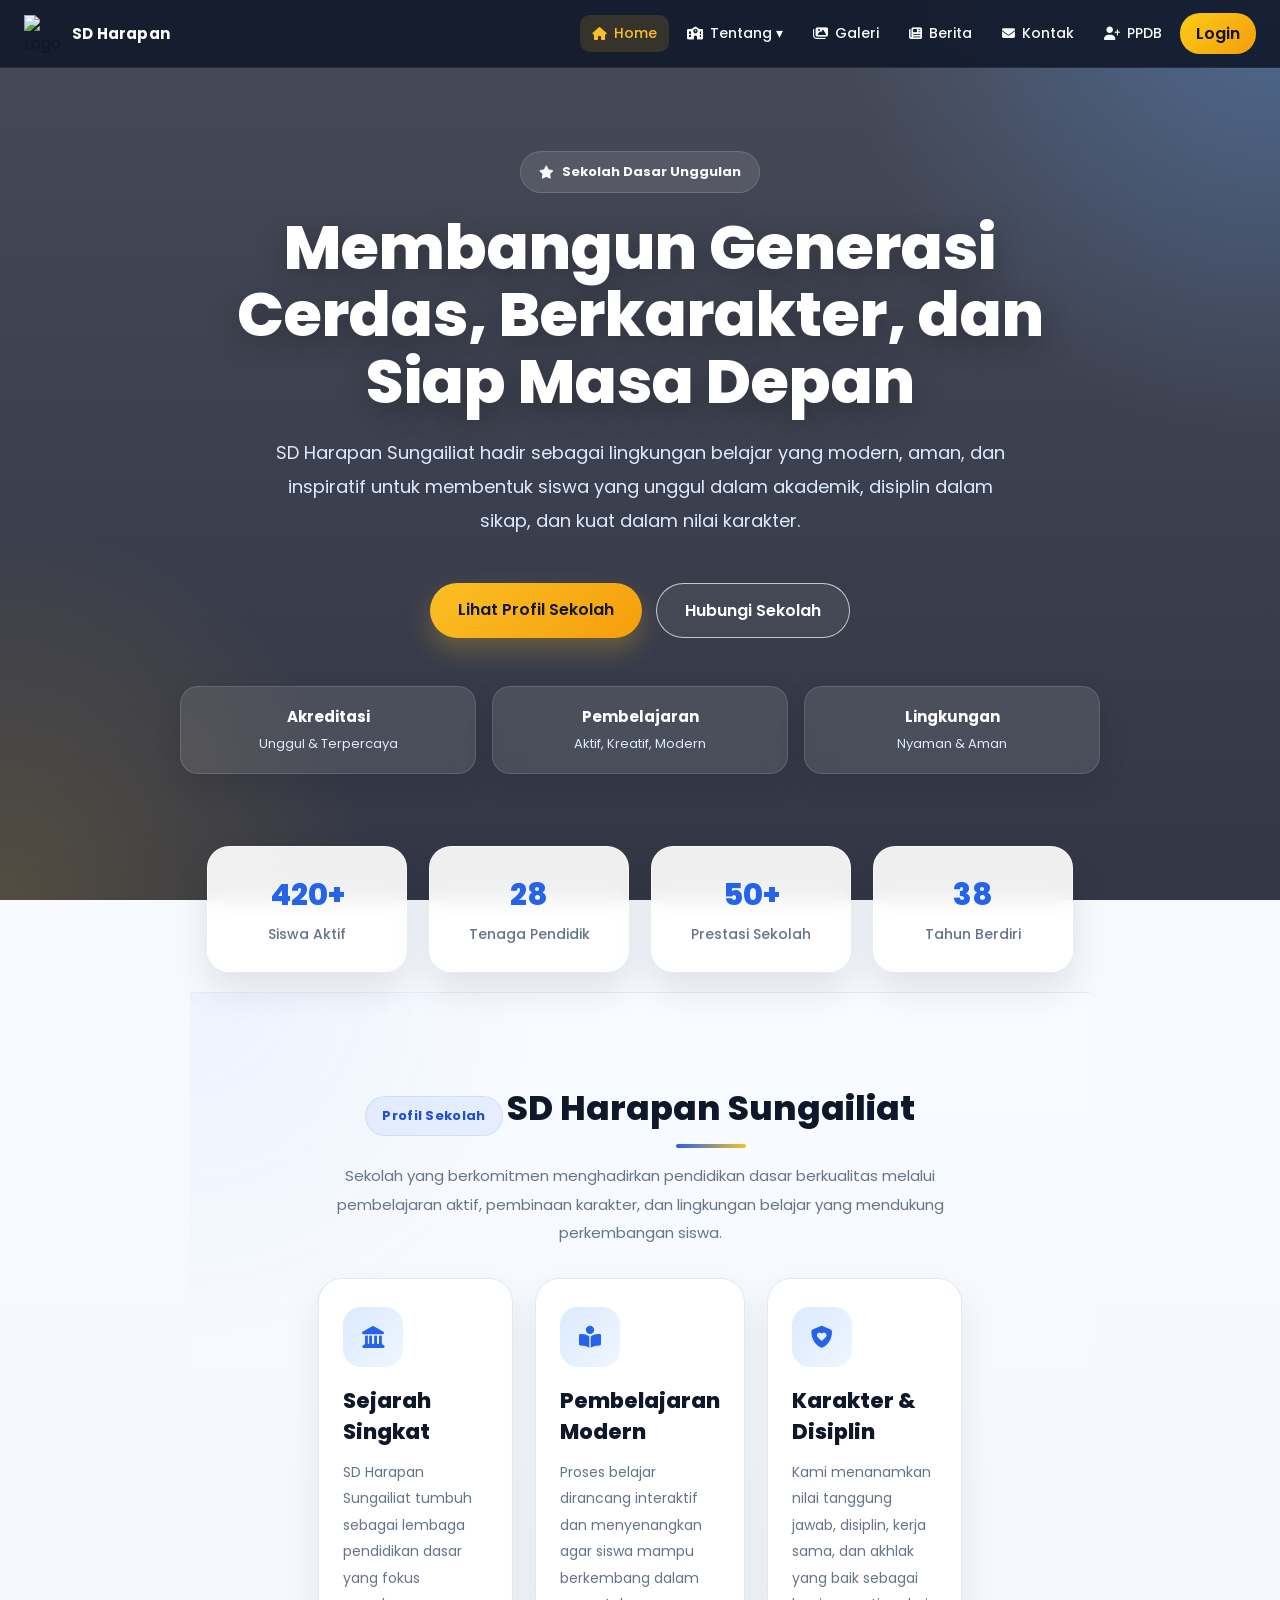
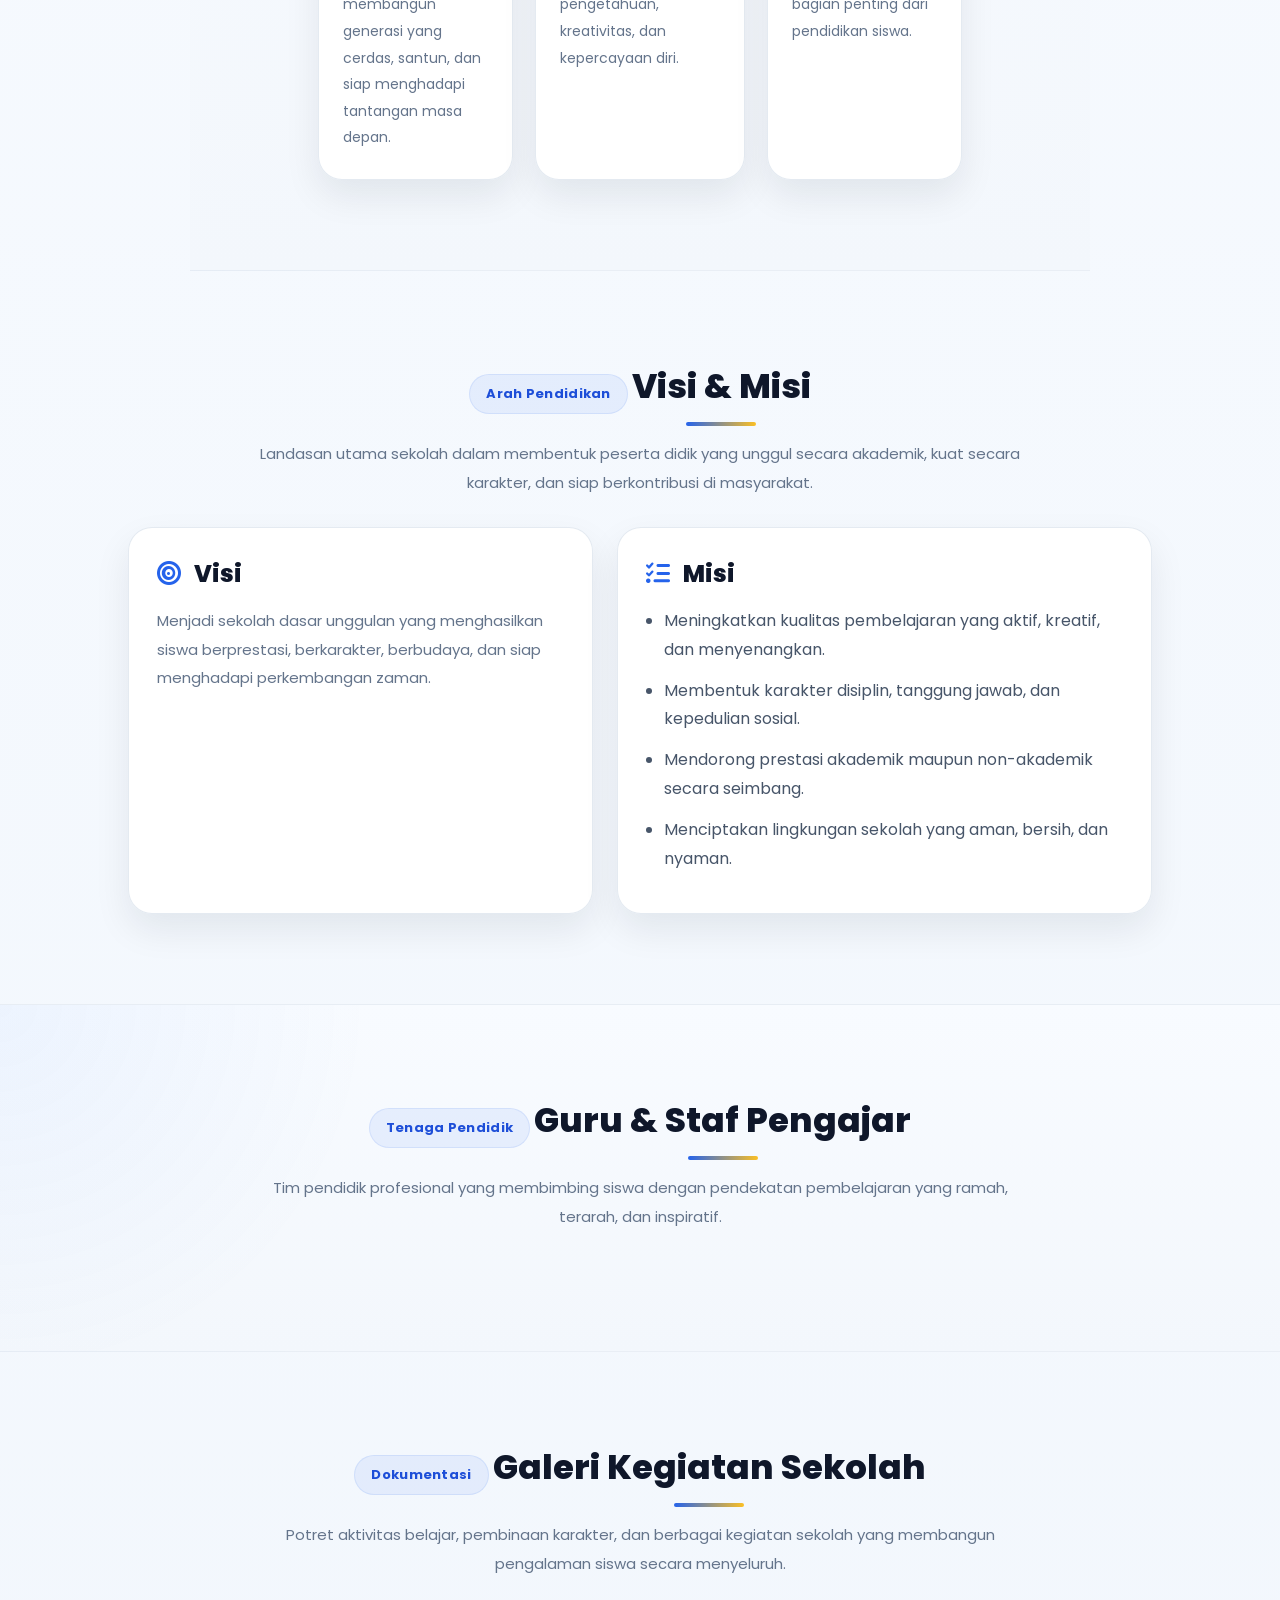
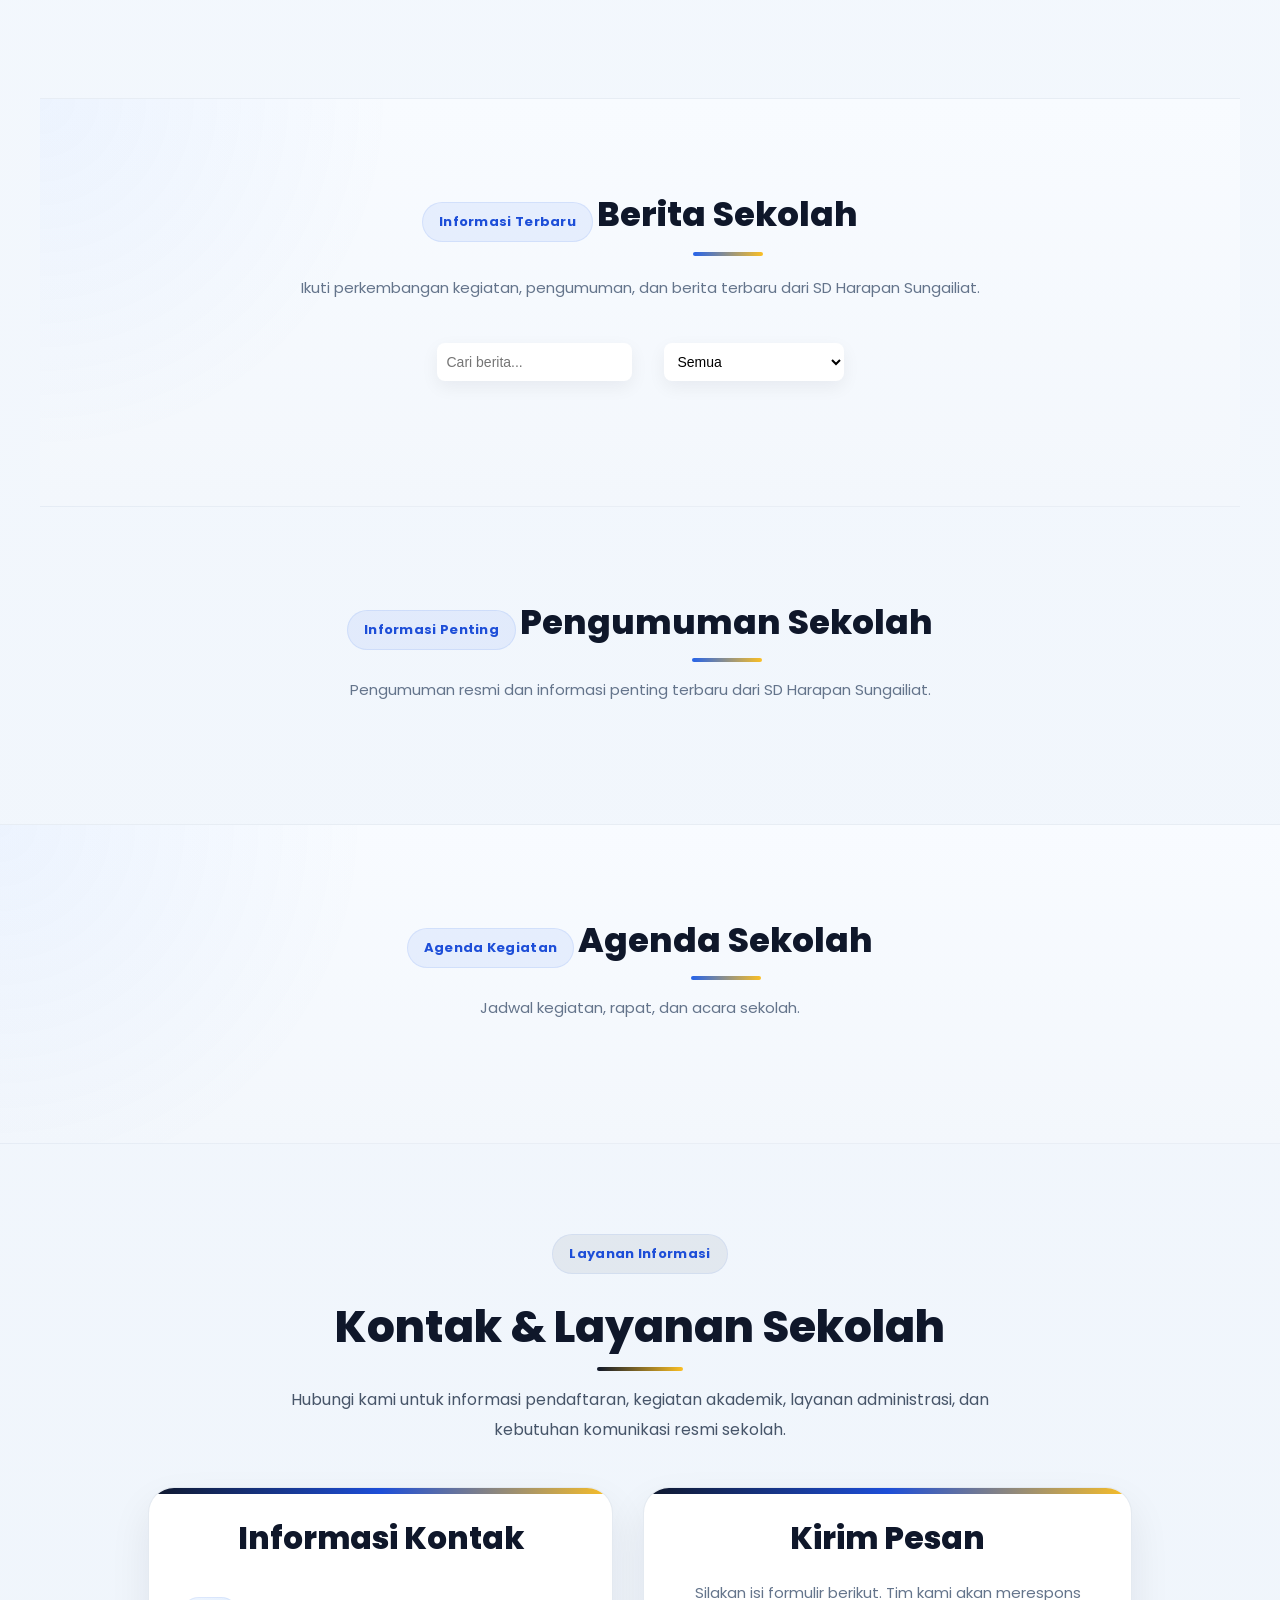
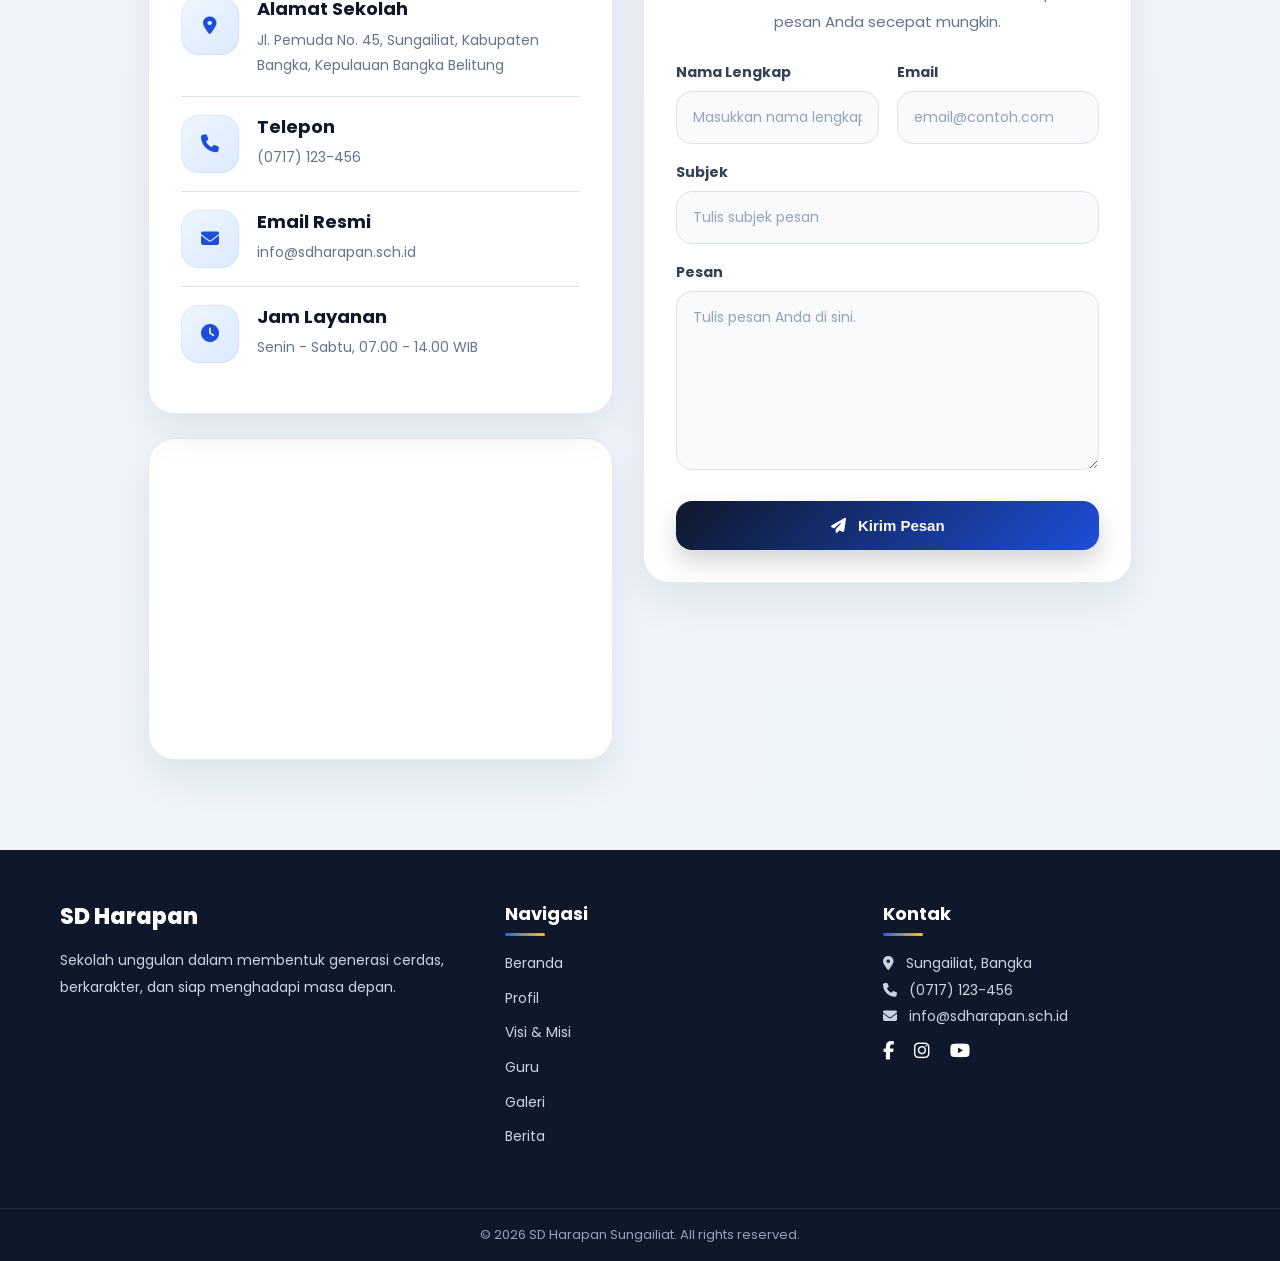
==== index.html @ 8030cdef "Add files via upload" ====
<!DOCTYPE html>
<html lang="id">
<head>
    <meta charset="UTF-8">
    <meta name="viewport" content="width=device-width, initial-scale=1.0">
    <title>SD Harapan Sungailiat</title>

    <link rel="stylesheet" href="style.css">

    <link href="https://fonts.googleapis.com/css2?family=Poppins:wght@300;400;500;600;700;800&display=swap" rel="stylesheet">
    <link rel="stylesheet" href="https://cdnjs.cloudflare.com/ajax/libs/font-awesome/6.5.0/css/all.min.css">
</head>
<body>

    <!-- NAVBAR -->
    <nav>
        <div class="logo">
            <img src="img/logo.png" alt="Logo SD Harapan">
            <h1>SD Harapan</h1>
        </div>

        <div class="menu-toggle">
            <i class="fa fa-bars"></i>
        </div>

        <ul id="menu">
            <li>
                <a href="#home">
                    <i class="fa fa-home"></i> Home
                </a>
            </li>

            <li class="mega-dropdown">
                <a href="#">
                    <i class="fa fa-school"></i> Tentang ▾
                </a>

                <div class="mega-menu">
                    <div class="mega-column">
                        <h4>Profil</h4>
                        <a href="#tentang">Sejarah</a>
                        <a href="#visi">Visi & Misi</a>
                    </div>

                    <div class="mega-column">
                        <h4>Akademik</h4>
                        <a href="#guru">Tenaga Pendidik</a>
                        <a href="#berita">Informasi Sekolah</a>
                    </div>

                    <div class="mega-image">
                        <img src="img/sekolah.png" alt="Sekolah">
                        <p>Lingkungan belajar modern dan nyaman</p>
                    </div>
                </div>
            </li>

            <li>
                <a href="#galeri">
                    <i class="fa fa-images"></i> Galeri
                </a>
            </li>

            <li>
                <a href="berita.html">
                    <i class="fa fa-newspaper"></i> Berita
                </a>
            </li>

            <li>
                <a href="#kontak">
                    <i class="fa fa-envelope"></i> Kontak
                </a>
            </li>

<li>
    <a href="ppdb.html">
        <i class="fa fa-user-plus"></i> PPDB
    </a>
</li>

<a href="login.html" class="nav-login">Login</a>

        </ul>
    </nav>

    <!-- HERO -->
    <section id="home" class="hero-campus">
        <div class="hero-content">
            <div class="hero-badge">
                <i class="fa fa-star"></i>
                <span>Sekolah Dasar Unggulan</span>
            </div>

            <h1 id="heroJudul">Membangun Generasi Cerdas, Berkarakter, dan Siap Masa Depan</h1>

            <p id="heroDeskripsi">
                SD Harapan Sungailiat hadir sebagai lingkungan belajar yang modern,
                aman, dan inspiratif untuk membentuk siswa yang unggul dalam akademik,
                disiplin dalam sikap, dan kuat dalam nilai karakter.
            </p>

            <div class="hero-btn">
                <a href="#tentang" class="btn-primary">Lihat Profil Sekolah</a>
                <a href="#kontak" class="btn-secondary">Hubungi Sekolah</a>
            </div>

            <div class="hero-mini-info">
                <div class="hero-mini-card">
                    <strong>Akreditasi</strong>
                    <span id="miniAkreditasi">Unggul & Terpercaya</span>
                </div>
                <div class="hero-mini-card">
                    <strong>Pembelajaran</strong>
                    <span id="miniPembelajaran">Aktif, Kreatif, Modern</span>
                </div>
                <div class="hero-mini-card">
                    <strong>Lingkungan</strong>
                    <span id="miniLingkungan">Nyaman & Aman</span>
                </div>
            </div>
        </div>
    </section>

    <!-- STATS -->
    <section class="stats-campus">
        <div>
            <h3>420+</h3>
            <p>Siswa Aktif</p>
        </div>
        <div>
            <h3>28</h3>
            <p>Tenaga Pendidik</p>
        </div>
        <div>
            <h3>50+</h3>
            <p>Prestasi Sekolah</p>
        </div>
        <div>
            <h3>38</h3>
            <p>Tahun Berdiri</p>
        </div>
    </section>

    <!-- PROFIL -->
    <section id="tentang" class="premium-section section-soft-blue">
        <div class="section-label">Profil Sekolah</div>
        <h2 id="tentangJudul">SD Harapan Sungailiat</h2>
        <p class="section-subtitle" id="tentangDeskripsi">
            Sekolah yang berkomitmen menghadirkan pendidikan dasar berkualitas
            melalui pembelajaran aktif, pembinaan karakter, dan lingkungan belajar yang mendukung perkembangan siswa.
        </p>

        <div class="profile-grid">
            <div class="profile-card">
                <div class="profile-icon">
                    <i class="fa fa-landmark"></i>
                </div>
                <h3>Sejarah Singkat</h3>
                <p>
                    SD Harapan Sungailiat tumbuh sebagai lembaga pendidikan dasar yang
                    fokus membangun generasi yang cerdas, santun, dan siap menghadapi tantangan masa depan.
                </p>
            </div>

            <div class="profile-card">
                <div class="profile-icon">
                    <i class="fa fa-book-open-reader"></i>
                </div>
                <h3>Pembelajaran Modern</h3>
                <p>
                    Proses belajar dirancang interaktif dan menyenangkan agar siswa
                    mampu berkembang dalam pengetahuan, kreativitas, dan kepercayaan diri.
                </p>
            </div>

            <div class="profile-card">
                <div class="profile-icon">
                    <i class="fa fa-shield-heart"></i>
                </div>
                <h3>Karakter & Disiplin</h3>
                <p>
                    Kami menanamkan nilai tanggung jawab, disiplin, kerja sama, dan
                    akhlak yang baik sebagai bagian penting dari pendidikan siswa.
                </p>
            </div>
        </div>
    </section>

    <section id="visi" class="premium-section">
        <div class="section-label">Arah Pendidikan</div>
        <h2>Visi & Misi</h2>
        <p class="section-subtitle">
            Landasan utama sekolah dalam membentuk peserta didik yang unggul secara akademik,
            kuat secara karakter, dan siap berkontribusi di masyarakat.
        </p>

        <div class="vision-mission-grid">
            <div class="vision-box">
                <h3><i class="fa fa-bullseye"></i> Visi</h3>
                <p id="visiText">
                    Menjadi sekolah dasar unggulan yang menghasilkan siswa berprestasi,
                    berkarakter, berbudaya, dan siap menghadapi perkembangan zaman.
                </p>
            </div>

            <div class="mission-box">
                <h3><i class="fa fa-list-check"></i> Misi</h3>
                <ul id="misiList">
                    <li>Meningkatkan kualitas pembelajaran yang aktif, kreatif, dan menyenangkan.</li>
                    <li>Membentuk karakter disiplin, tanggung jawab, dan kepedulian sosial.</li>
                    <li>Mendorong prestasi akademik maupun non-akademik secara seimbang.</li>
                    <li>Menciptakan lingkungan sekolah yang aman, bersih, dan nyaman.</li>
                </ul>
            </div>
        </div>
    </section>

    <!-- GURU -->
    <section id="guru" class="premium-section section-soft-blue">
        <div class="section-label">Tenaga Pendidik</div>
        <h2>Guru & Staf Pengajar</h2>
        <p class="section-subtitle">
            Tim pendidik profesional yang membimbing siswa dengan pendekatan pembelajaran
            yang ramah, terarah, dan inspiratif.
        </p>

        <div class="guru-container" id="guru-list"></div>
    </section>

    <!-- GALERI -->
    <section id="galeri" class="premium-section">
        <div class="section-label">Dokumentasi</div>
        <h2>Galeri Kegiatan Sekolah</h2>
        <p class="section-subtitle">
            Potret aktivitas belajar, pembinaan karakter, dan berbagai kegiatan sekolah
            yang membangun pengalaman siswa secara menyeluruh.
        </p>

        <div class="galeri-container" id="galeri-list"></div>
    </section>

    <!-- BERITA -->
    <section id="berita" class="premium-section section-soft-blue">
        <div class="section-label">Informasi Terbaru</div>
        <h2>Berita Sekolah</h2>
        <p class="section-subtitle">
            Ikuti perkembangan kegiatan, pengumuman, dan berita terbaru dari SD Harapan Sungailiat.
        </p>

        <div class="berita-tools">
            <input type="text" id="search" placeholder="Cari berita..." onkeyup="cariBerita()">

            <select id="filterKategori" onchange="filterKategori()">
                <option value="">Semua</option>
                <option value="Akademik">Akademik</option>
                <option value="Olahraga">Olahraga</option>
                <option value="Kegiatan">Kegiatan</option>
                <option value="Pengumuman">Pengumuman</option>
            </select>
        </div>

        <div id="berita-list" class="berita-container"></div>
    </section>

    <!-- PENGUMUMAN -->
    <section id="pengumuman" class="premium-section">
        <div class="section-label">Informasi Penting</div>
        <h2>Pengumuman Sekolah</h2>
        <p class="section-subtitle">
            Pengumuman resmi dan informasi penting terbaru dari SD Harapan Sungailiat.
        </p>

        <div id="pengumuman-list" class="berita-container"></div>
    </section>

    <!-- AGENDA -->
    <section id="agenda" class="premium-section section-soft-blue">
        <div class="section-label">Agenda Kegiatan</div>
        <h2>Agenda Sekolah</h2>
        <p class="section-subtitle">
            Jadwal kegiatan, rapat, dan acara sekolah.
        </p>

        <div id="agenda-list" class="berita-container"></div>
    </section>

    <!-- KONTAK -->
    <section id="kontak" class="contact-campus">
        <div class="contact-campus-header">
            <div class="contact-badge-row">
                <span class="contact-badge">Layanan Informasi</span>
            </div>

            <h2>Kontak & Layanan Sekolah</h2>
            <p>
                Hubungi kami untuk informasi pendaftaran, kegiatan akademik, layanan administrasi,
                dan kebutuhan komunikasi resmi sekolah.
            </p>
        </div>

        <div class="contact-campus-grid">
            <!-- KIRI -->
            <div class="contact-campus-left">
                <div class="contact-campus-card">
                    <h3>Informasi Kontak</h3>

                    <div class="contact-campus-item">
                        <div class="contact-campus-icon">
                            <i class="fa fa-location-dot"></i>
                        </div>
                        <div class="contact-campus-text">
                            <h4>Alamat Sekolah</h4>
                            <p id="kontakAlamat">Jl. Pemuda No. 45, Sungailiat, Kabupaten Bangka, Kepulauan Bangka Belitung</p>
                        </div>
                    </div>

                    <div class="contact-campus-item">
                        <div class="contact-campus-icon">
                            <i class="fa fa-phone"></i>
                        </div>
                        <div class="contact-campus-text">
                            <h4>Telepon</h4>
                            <p id="kontakTelepon">(0717) 123-456</p>
                        </div>
                    </div>

                    <div class="contact-campus-item">
                        <div class="contact-campus-icon">
                            <i class="fa fa-envelope"></i>
                        </div>
                        <div class="contact-campus-text">
                            <h4>Email Resmi</h4>
                            <p id="kontakEmail">info@sdharapan.sch.id</p>
                        </div>
                    </div>

                    <div class="contact-campus-item">
                        <div class="contact-campus-icon">
                            <i class="fa fa-clock"></i>
                        </div>
                        <div class="contact-campus-text">
                            <h4>Jam Layanan</h4>
                            <p>Senin - Sabtu, 07.00 - 14.00 WIB</p>
                        </div>
                    </div>
                </div>

                <div class="contact-campus-map">
                    <iframe
                        src="https://www.google.com/maps/embed?pb=!1m18!1m12!1m3!1d3987.6908489644406!2d106.11472477311557!3d-1.8711656365411755!2m3!1f0!2f0!3f0!3m2!1i1024!2i768!4f13.1!3m3!1m2!1s0x2e22f30222151019%3A0xe056507747b1b1a9!2sSD%20HARAPAN%20SUNGAILIAT!5e0!3m2!1sid!2sid!4v1776093876652!5m2!1sid!2sid"
                        width="600"
                        height="450"
                        style="border:0;"
                        allowfullscreen=""
                        loading="lazy"
                        referrerpolicy="no-referrer-when-downgrade">
                    </iframe>
                </div>
            </div>

            <!-- KANAN -->
            <div class="contact-campus-right">
                <div class="contact-campus-form-card">
                    <div id="formAlert" class="form-alert"></div>
                    <h3>Kirim Pesan</h3>
                    <p>
                        Silakan isi formulir berikut. Tim kami akan merespons pesan Anda
                        secepat mungkin.
                    </p>

                    <form class="contact-form" id="contactForm">
                        <div class="campus-form-row">
                            <div class="campus-form-group">
                                <label for="namaKontak">Nama Lengkap</label>
                                <input type="text" id="namaKontak" placeholder="Masukkan nama lengkap">
                            </div>

                            <div class="campus-form-group">
                                <label for="emailKontak">Email</label>
                                <input type="email" id="emailKontak" placeholder="email@contoh.com">
                            </div>
                        </div>

                        <div class="campus-form-row">
                            <div class="campus-form-group full">
                                <label for="subjekKontak">Subjek</label>
                                <input type="text" id="subjekKontak" placeholder="Tulis subjek pesan">
                            </div>
                        </div>

                        <div class="campus-form-row">
                            <div class="campus-form-group full">
                                <label for="pesanKontak">Pesan</label>
                                <textarea id="pesanKontak" rows="7" placeholder="Tulis pesan Anda di sini."></textarea>
                            </div>
                        </div>

                        <button type="submit" class="campus-submit-btn" id="btnKirim">
                            <i class="fa fa-paper-plane"></i> Kirim Pesan
                        </button>
                    </form>
                </div>
            </div>
        </div>
    </section>

    <!-- FOOTER -->
    <footer class="footer-campus">
        <div class="footer-container">

            <div class="footer-col">
                <h3>SD Harapan</h3>
                <p>
                    Sekolah unggulan dalam membentuk generasi cerdas,
                    berkarakter, dan siap menghadapi masa depan.
                </p>
            </div>

            <div class="footer-col">
                <h4>Navigasi</h4>
                <ul>
                    <li><a href="#home">Beranda</a></li>
                    <li><a href="#tentang">Profil</a></li>
                    <li><a href="#visi">Visi & Misi</a></li>
                    <li><a href="#guru">Guru</a></li>
                    <li><a href="#galeri">Galeri</a></li>
                    <li><a href="berita.html">Berita</a></li>
                </ul>
            </div>

            <div class="footer-col">
                <h4>Kontak</h4>
                <p><i class="fa fa-location-dot"></i> <span id="footerAlamat">Sungailiat, Bangka</span></p>
                <p><i class="fa fa-phone"></i> <span id="footerTelepon">(0717) 123-456</span></p>
                <p><i class="fa fa-envelope"></i> <span id="footerEmail">info@sdharapan.sch.id</span></p>

                <div class="footer-social">
                    <i class="fab fa-facebook-f"></i>
                    <i class="fab fa-instagram"></i>
                    <i class="fab fa-youtube"></i>
                </div>
            </div>
        </div>

        <div class="footer-bottom">
            <p>© 2026 SD Harapan Sungailiat. All rights reserved.</p>
        </div>
    </footer>

    <script src="js/main.js"></script>
</body>
</html>
---- style.css ----
:root {
    --primary: #2563eb;
    --primary-dark: #1d4ed8;
    --accent: #fbbf24;
    --dark: #0f172a;
    --muted: #64748b;
    --bg: #f8fafc;
    --card: #ffffff;
    --shadow: 0 10px 30px rgba(15, 23, 42, 0.08);
    --radius: 18px;
}

* {
    margin: 0;
    padding: 0;
    box-sizing: border-box;
}

html {
    scroll-behavior: smooth;
}

html,
body {
    overflow-x: hidden;
    font-family: 'Poppins', sans-serif;
    background: linear-gradient(to bottom, #f8fbff, #eef4fb);
    color: var(--dark);
}

a {
    text-decoration: none;
    color: inherit;
}

/* ================= NAVBAR ================= */
nav {
    position: fixed;
    top: 0;
    width: 100%;
    height: 68px;
    padding: 0 24px;
    display: flex;
    justify-content: space-between;
    align-items: center;
    background: rgba(15, 23, 42, 0.88);
    backdrop-filter: blur(12px);
    border-bottom: 1px solid rgba(255,255,255,0.06);
    z-index: 1000;
    transition: 0.3s ease;
}

nav.scrolled {
    background: rgba(15, 23, 42, 0.96);
    box-shadow: 0 8px 24px rgba(0,0,0,0.14);
}

.logo {
    display: flex;
    align-items: center;
    gap: 10px;
    min-width: max-content;
}

.logo img {
    width: 38px;
    height: 38px;
    object-fit: contain;
}

.logo h1 {
    color: white;
    font-size: 15px;
    font-weight: 700;
    letter-spacing: 0.2px;
    margin: 0;
    white-space: nowrap;
}

nav ul {
    display: flex;
    align-items: center;
    gap: 6px;
    list-style: none;
    margin: 0;
    padding: 0;
}

nav ul li {
    position: relative;
}

nav ul li a {
    display: inline-flex;
    align-items: center;
    gap: 7px;
    color: #f8fafc;
    font-weight: 500;
    font-size: 14px;
    padding: 8px 12px;
    border-radius: 10px;
    transition: 0.25s ease;
    white-space: nowrap;
}

nav ul li a:hover {
    background: rgba(255,255,255,0.06);
    color: #ffffff;
}

nav ul li a.active {
    background: rgba(251, 191, 36, 0.14);
    color: #fbbf24;
}

nav ul li a i {
    font-size: 13px;
    transition: 0.25s ease;
}

nav ul li a:hover i {
    color: #fbbf24;
    transform: scale(1.06);
}

.menu-toggle {
    display: none;
    font-size: 22px;
    color: white;
    cursor: pointer;
}

/* tombol login versi minimalis */
.nav-login-btn {
    margin-left: 8px;
    padding: 7px 14px !important;
    border-radius: 999px;
    background: linear-gradient(135deg, #facc15, #f59e0b);
    color: #111827 !important;
    font-weight: 600 !important;
    box-shadow: 0 8px 20px rgba(250, 204, 21, 0.18);
}

.nav-login-btn:hover {
    background: linear-gradient(135deg, #fde047, #f59e0b);
    color: #111827 !important;
    transform: translateY(-1px);
    box-shadow: 0 10px 24px rgba(250, 204, 21, 0.24);
}

/* ================= MEGA MENU ================= */
.mega-dropdown {
    position: relative;
}

.mega-menu {
    position: absolute;
    top: 115%;
    left: 0;
    width: 640px;
    background: white;
    border-radius: 14px;
    padding: 18px;
    display: flex;
    gap: 28px;
    justify-content: space-between;
    box-shadow: 0 18px 42px rgba(0,0,0,0.14);
    opacity: 0;
    visibility: hidden;
    transform: translateY(10px);
    transition: 0.25s ease;
    z-index: 9999;
}

.mega-dropdown:hover .mega-menu {
    opacity: 1;
    visibility: visible;
    transform: translateY(0);
}

.mega-column {
    display: flex;
    flex-direction: column;
    min-width: 120px;
}

.mega-column h4 {
    margin-bottom: 10px;
    color: var(--dark);
    font-size: 14px;
}

.mega-column a {
    color: #475569;
    margin: 4px 0;
    font-size: 13px;
    padding: 0;
    background: transparent !important;
}

.mega-column a:hover {
    color: var(--primary);
}

.mega-image {
    width: 180px;
}

.mega-image img {
    width: 100%;
    border-radius: 10px;
}

.mega-image p {
    font-size: 12px;
    margin-top: 6px;
    color: #64748b;
}

/* ================= RESPONSIVE NAVBAR ================= */
@media (max-width: 992px) {
    nav {
        padding: 0 16px;
        height: 64px;
    }

    .logo img {
        width: 34px;
        height: 34px;
    }

    .logo h1 {
        font-size: 14px;
    }

    nav ul {
        gap: 2px;
    }

    nav ul li a {
        font-size: 13px;
        padding: 7px 9px;
    }

    .nav-login-btn {
        padding: 6px 12px !important;
    }

    .mega-menu {
        width: 560px;
    }
}

@media (max-width: 768px) {
    .menu-toggle {
        display: block;
    }

    nav ul {
        position: absolute;
        top: 68px;
        right: 16px;
        left: 16px;
        background: rgba(15, 23, 42, 0.98);
        border: 1px solid rgba(255,255,255,0.06);
        border-radius: 16px;
        padding: 14px;
        display: none;
        flex-direction: column;
        align-items: stretch;
        gap: 6px;
        box-shadow: 0 18px 40px rgba(0,0,0,0.18);
    }

    nav ul.active {
        display: flex;
    }

    nav ul li a {
        width: 100%;
        justify-content: flex-start;
        padding: 10px 12px;
        font-size: 14px;
    }

    .nav-login-btn {
        width: 100%;
        justify-content: center !important;
        margin-left: 0;
        margin-top: 4px;
    }

    .mega-menu {
        position: static;
        width: 100%;
        margin-top: 10px;
        box-shadow: none;
        opacity: 1;
        visibility: visible;
        transform: none;
        display: none;
        flex-direction: column;
        gap: 16px;
        background: rgba(255,255,255,0.04);
        border: 1px solid rgba(255,255,255,0.06);
    }

    .mega-dropdown.active .mega-menu {
        display: flex;
    }

    .mega-image {
        width: 100%;
    }
}

/* ================= HERO ================= */
.hero-campus {
    min-height: 100vh;
    padding: 120px 20px 80px;
    background:
        radial-gradient(circle at top right, rgba(59,130,246,0.35), transparent 30%),
        linear-gradient(rgba(2, 6, 23, 0.68), rgba(2, 6, 23, 0.78)),
        url('img/sekolah.png') center/cover no-repeat;
    display: flex;
    align-items: center;
    justify-content: center;
    text-align: center;
}

.hero-content {
    max-width: 850px;
    animation: fadeUp 0.9s ease;
}

.hero-campus h1 {
    font-size: 56px;
    line-height: 1.1;
    color: white;
    margin-bottom: 18px;
    font-weight: 800;
    text-shadow: 0 8px 30px rgba(0,0,0,0.28);
}

.hero-campus p {
    font-size: 18px;
    color: #e2e8f0;
    max-width: 680px;
    margin: 0 auto 28px;
    line-height: 1.7;
}

.hero-btn {
    display: flex;
    justify-content: center;
    gap: 14px;
    flex-wrap: wrap;
}

.btn,
.btn-primary,
.btn-secondary {
    display: inline-block;
    font-weight: 600;
    transition: 0.3s ease;
}

.btn {
    margin: 20px 0;
    background: var(--accent);
    padding: 10px 20px;
    border-radius: 8px;
    color: black;
}

.btn-primary,
.btn-secondary {
    padding: 14px 28px;
    border-radius: 999px;
}

.btn-primary {
    background: linear-gradient(135deg, var(--accent), #f59e0b);
    color: #111827;
    box-shadow: 0 12px 24px rgba(251, 191, 36, 0.25);
}

.btn-primary:hover {
    transform: translateY(-3px);
}

.btn-secondary {
    border: 1.5px solid rgba(255,255,255,0.7);
    background: rgba(255,255,255,0.06);
    color: white;
}

.btn-secondary:hover {
    background: rgba(255,255,255,0.12);
    transform: translateY(-3px);
}

/* ================= STATS ================= */
.stats-campus {
    display: flex;
    justify-content: center;
    gap: 20px;
    margin-top: -45px;
    padding: 0 20px 20px;
    flex-wrap: wrap;
    position: relative;
    z-index: 5;
}

.stats-campus div {
    background: rgba(255,255,255,0.92);
    backdrop-filter: blur(10px);
    padding: 24px 20px;
    border-radius: 20px;
    width: 180px;
    text-align: center;
    box-shadow: var(--shadow);
    border: 1px solid rgba(255,255,255,0.7);
    transition: 0.3s ease;
}

.stats-campus div:hover {
    transform: translateY(-6px);
}

.stats-campus h3 {
    font-size: 28px;
    color: var(--primary);
    margin-bottom: 6px;
}

.stats-campus p {
    color: var(--muted);
    font-size: 14px;
}

/* ================= SECTION ================= */
section {
    padding: 90px 10%;
    text-align: center;
    scroll-margin-top: 90px;
}

section h2 {
    font-size: 34px;
    font-weight: 800;
    color: var(--dark);
    margin-bottom: 14px;
    position: relative;
    display: inline-block;
}

section h2::after {
    content: "";
    display: block;
    width: 70px;
    height: 4px;
    margin: 10px auto 0;
    border-radius: 999px;
    background: linear-gradient(to right, var(--primary), var(--accent));
}

#tentang,
#visi,
#guru,
#galeri,
#berita,
#kontak {
    scroll-margin-top: 90px;
}

#tentang {
    max-width: 900px;
    margin: auto;
}

/* ================= ANIMATION ================= */
.hidden {
    opacity: 0;
    transform: translateY(40px);
    transition: 0.6s;
}

.show {
    opacity: 1;
    transform: translateY(0);
}

@keyframes fadeUp {
    from {
        opacity: 0;
        transform: translateY(26px);
    }
    to {
        opacity: 1;
        transform: translateY(0);
    }
}

/* ================= GENERIC CARD ================= */
.card {
    background: white;
    padding: 20px;
    border-radius: 15px;
    box-shadow: 0 5px 20px rgba(0,0,0,0.08);
}

.card img {
    width: 100%;
    border-radius: 10px;
}

/* ================= GURU ================= */
.guru-container {
    display: grid;
    grid-template-columns: repeat(auto-fit, minmax(220px, 260px));
    justify-content: center;
    gap: 25px;
    margin-top: 20px;
}

.guru-card {
    width: 100%;
    max-width: 260px;
    background: rgba(255,255,255,0.96);
    border-radius: 20px;
    overflow: hidden;
    text-align: center;
    box-shadow: var(--shadow);
    border: 1px solid rgba(226,232,240,0.9);
    transition: 0.3s ease;
}

.guru-card:hover {
    transform: translateY(-8px);
    box-shadow: 0 18px 40px rgba(15,23,42,0.12);
}

.guru-card img {
    width: 100%;
    height: 160px;
    object-fit: contain;
    background: #f1f5f9;
    padding: 10px;
    transition: 0.35s ease;
}

.guru-card:hover img {
    transform: scale(1.05);
}

.guru-info {
    padding: 18px;
}

.guru-info h3 {
    font-size: 20px;
    font-weight: 700;
    color: var(--dark);
    margin-bottom: 5px;
}

.guru-info p {
    font-size: 14px;
    color: var(--muted);
}

.guru-actions {
    display: flex;
    justify-content: center;
    gap: 10px;
    margin-top: 12px;
}

.guru-actions button {
    border: none;
    padding: 8px 14px;
    border-radius: 8px;
    font-size: 14px;
    font-weight: 600;
    cursor: pointer;
    transition: 0.25s ease;
}

.btn-edit {
    background: #3b82f6;
    color: white;
}

.btn-edit:hover {
    background: #2563eb;
    transform: translateY(-2px);
}

.btn-delete {
    background: #ef4444;
    color: white;
}

.btn-delete:hover {
    background: #dc2626;
    transform: translateY(-2px);
}

.guru-form {
    display: flex;
    gap: 10px;
    justify-content: center;
    flex-wrap: wrap;
    margin-bottom: 25px;
}

.guru-form input {
    padding: 10px 12px;
    border-radius: 8px;
    border: none;
    background: #f1f5f9;
    min-width: 180px;
}

.guru-form button {
    padding: 10px 18px;
    border: none;
    background: var(--accent);
    border-radius: 8px;
    cursor: pointer;
    font-weight: 600;
}

body.dark .guru-card {
    background: #1e293b;
    color: white;
}

/* ================= GALERI ================= */
.galeri-container {
    display: grid;
    grid-template-columns: repeat(auto-fit, minmax(220px, 260px));
    justify-content: center;
    gap: 20px;
    margin-top: 20px;
}

.galeri-card {
    background: rgba(255,255,255,0.96);
    border-radius: 20px;
    overflow: hidden;
    box-shadow: var(--shadow);
    border: 1px solid rgba(226,232,240,0.9);
    transition: 0.3s ease;
    position: relative;
}

.galeri-card:hover {
    transform: translateY(-8px);
    box-shadow: 0 18px 40px rgba(15,23,42,0.12);
}

.galeri-card img {
    width: 100%;
    height: 180px;
    object-fit: cover;
    display: block;
    cursor: pointer;
    position: relative;
    z-index: 2;
    transition: 0.35s ease;
}

.galeri-card:hover img {
    transform: scale(1.05);
}

.galeri-info {
    padding: 18px;
    text-align: center;
    position: relative;
    z-index: 3;
    pointer-events: auto;
}

.galeri-info h3 {
    font-size: 16px;
    color: var(--dark);
    font-weight: 700;
    margin-bottom: 10px;
}

.galeri-info .btn-delete,
.galeri-info button {
    pointer-events: auto;
}

.galeri-info .guru-actions {
    margin-top: 12px;
    display: flex;
    justify-content: center;
}

/* ================= BERITA HOME ================= */
.berita-container {
    display: grid;
    grid-template-columns: repeat(auto-fit, minmax(280px,1fr));
    gap: 25px;
}

.berita-card {
    background: rgba(255,255,255,0.96);
    border-radius: 20px;
    overflow: hidden;
    box-shadow: var(--shadow);
    border: 1px solid rgba(226,232,240,0.9);
    transition: 0.3s ease;
}

.berita-card:hover {
    transform: translateY(-8px);
    box-shadow: 0 18px 40px rgba(15,23,42,0.12);
}

.berita-card img {
    width: 100%;
    height: 180px;
    object-fit: cover;
    transition: 0.35s ease;
}

.berita-card:hover img {
    transform: scale(1.05);
}

.berita-content {
    padding: 18px;
}

.berita-content h3 {
    color: var(--dark);
    font-weight: 700;
}

.berita-content p,
.berita-content small {
    color: var(--muted);
}

/* ================= SEARCH ================= */
#search,
#filterKategori {
    padding: 10px;
    margin: 10px;
    border-radius: 8px;
    border: none;
}

/* ================= MEGA MENU ================= */
.mega-dropdown {
    position: relative;
}

.mega-menu {
    position: absolute;
    top: 115%;
    left: 50%;
    transform: translateX(-54%);
    width: 560px;
    max-width: calc(100vw - 24px);
    background: white;
    border-radius: 14px;
    padding: 16px;
    display: flex;
    gap: 18px;
    justify-content: space-between;
    box-shadow: 0 18px 42px rgba(0,0,0,0.14);
    opacity: 0;
    visibility: hidden;
    transition: 0.25s ease;
    z-index: 9999;
    overflow: hidden;
}
.mega-dropdown:hover .mega-menu {
    opacity: 1;
    visibility: visible;
    transform: translateY(0);
}

.mega-column {
    display: flex;
    flex-direction: column;
}

.mega-column h4 {
    margin-bottom: 10px;
    color: var(--dark);
}

.mega-column a {
    color: #555;
    margin: 5px 0;
    font-size: 14px;
}

.mega-column a:hover {
    color: #0072ff;
}

.mega-image {
    width: 120px;
    flex-shrink: 0;
}

.mega-image img {
    width: 100%;
    border-radius: 10px;
    display: block;
}

.mega-image p {
    font-size: 11px;
    line-height: 1.4;
    margin-top: 6px;
    color: #64748b;
}

/* ================= NEWS PAGE ================= */
.news-page {
    padding: 100px 10%;
}

.news-title {
    margin-bottom: 20px;
}

.news-filter {
    display: flex;
    gap: 15px;
    margin: 20px 0;
}

.news-filter input,
.news-filter select {
    padding: 10px;
    border-radius: 6px;
    border: none;
    box-shadow: 0 3px 10px rgba(0,0,0,0.1);
}

.news-layout {
    display: grid;
    grid-template-columns: 2fr 1fr;
    gap: 30px;
}

.headline {
    position: relative;
    margin-bottom: 20px;
}

.headline img {
    width: 100%;
    height: 300px;
    object-fit: cover;
    border-radius: 12px;
}

.headline-text {
    position: absolute;
    bottom: 0;
    left: 0;
    right: 0;
    padding: 20px;
    background: linear-gradient(transparent, rgba(0,0,0,0.8));
    color: white;
}

.news-item {
    display: flex;
    gap: 15px;
    margin-bottom: 15px;
    cursor: pointer;
}

.news-item img {
    width: 120px;
    height: 80px;
    object-fit: cover;
    border-radius: 8px;
}

.news-item h4 {
    margin-bottom: 5px;
}

.news-right {
    background: white;
    padding: 20px;
    border-radius: 10px;
}

.populer-item {
    margin-bottom: 10px;
    cursor: pointer;
}

.pagination {
    margin-top: 20px;
    text-align: center;
}

.pagination button {
    margin: 5px;
    padding: 8px 12px;
    border: none;
    background: #eee;
    cursor: pointer;
    border-radius: 5px;
}

.pagination button.active {
    background: var(--accent);
}

.dark-btn {
    margin-bottom: 20px;
    padding: 8px 15px;
    border: none;
    background: var(--dark);
    color: white;
    border-radius: 6px;
    cursor: pointer;
}

body.dark {
    background: var(--dark);
    color: white;
}

body.dark .news-right,
body.dark .news-item,
body.dark .headline {
    background: #1e293b;
    color: white;
}

body.dark input,
body.dark select {
    background: #1e293b;
    color: white;
    border: none;
}

/* ================= DETAIL BERITA ================= */
.detail-berita img {
    width: 100%;
    max-width: 800px;
    height: auto;
    border-radius: 12px;
    margin: 20px auto;
    display: block;
}

/* ================= ADMIN ================= */
.admin-body {
    background: #f1f5f9;
    font-family: 'Poppins', sans-serif;
}

.admin-layout {
    display: flex;
    min-height: 100vh;
}
.sidebar {
    width: 230px;
    background: var(--dark);
    color: white;
    padding: 20px;
}

.sidebar h2 {
    margin-bottom: 20px;
}

.sidebar li {
    padding: 12px;
    margin-bottom: 10px;
    cursor: pointer;
    border-radius: 8px;
}

.sidebar li:hover,
.sidebar li.active {
    background: #1e293b;
}

.main {
    flex: 1;
    overflow-y: auto;
}

.topbar {
    background: white;
    padding: 15px 20px;
    box-shadow: 0 3px 10px rgba(0,0,0,0.05);
}

.content {
    padding: 20px;
}

.form-box {
    background: white;
    padding: 25px;
    border-radius: 12px;
    margin-bottom: 20px;
    box-shadow: 0 10px 25px rgba(0,0,0,0.05);
}

.form-box input,
.form-box select,
.form-box textarea {
    width: 100%;
    margin: 8px 0;
    padding: 12px;
    border-radius: 8px;
    border: 1px solid #ddd;
    background: #f9fafb;
}

.form-box input:focus,
.form-box textarea:focus {
    outline: none;
    border-color: #3b82f6;
    background: white;
}

.form-box button {
    margin-top: 10px;
    background: #3b82f6;
    color: white;
    border: none;
    padding: 12px;
    border-radius: 8px;
    cursor: pointer;
}

.form-box button:hover {
    background: #2563eb;
}

.list-box {
    background: white;
    padding: 20px;
    border-radius: 12px;
}

.item-berita {
    background: white;
    padding: 15px;
    margin-bottom: 10px;
    border-radius: 10px;
    border-left: 4px solid #3b82f6;
    box-shadow: 0 5px 15px rgba(0,0,0,0.05);
}

.item-berita button {
    padding: 6px 10px;
    border: none;
    border-radius: 6px;
    margin-right: 5px;
    cursor: pointer;
}

.item-berita button:first-child {
    background: #3b82f6;
    color: white;
}

.item-berita button:last-child {
    background: #ef4444;
    color: white;
}

.stats {
    display: flex;
    gap: 20px;
    margin-bottom: 20px;
    flex-wrap: wrap;
}

.stat-card {
    flex: 1;
    min-width: 200px;
    background: linear-gradient(135deg, #3b82f6, #2563eb);
    color: white;
    padding: 25px;
    border-radius: 12px;
    box-shadow: 0 10px 30px rgba(0,0,0,0.1);
    transition: 0.3s;
}

.stat-card:hover {
    transform: translateY(-5px);
}

.stat-card h2 {
    font-size: 32px;
    margin-bottom: 5px;
}

.toast {
    position: fixed;
    top: 20px;
    right: 20px;
    background: #16a34a;
    color: white;
    padding: 12px 20px;
    border-radius: 8px;
    opacity: 0;
    transform: translateY(-20px);
    transition: 0.3s;
}

.toast.show {
    opacity: 1;
    transform: translateY(0);
}

/* ================= LOGIN ================= */
.login-body {
    font-family: 'Poppins', sans-serif;
    height: 100vh;
    margin: 0;
    background: linear-gradient(rgba(0,0,50,0.7), rgba(0,0,80,0.7)),
                url('img/sekolah.png') center/cover no-repeat;
    display: flex;
    justify-content: center;
    align-items: center;
}

.login-container {
    width: 100%;
    display: flex;
    justify-content: center;
    align-items: center;
}

.login-box {
    background: rgba(255,255,255,0.1);
    backdrop-filter: blur(15px);
    padding: 40px;
    border-radius: 15px;
    width: 320px;
    text-align: center;
    color: white;
    box-shadow: 0 10px 40px rgba(0,0,0,0.3);
}

.login-box h2 {
    margin-bottom: 5px;
}

.login-box p {
    font-size: 14px;
    margin-bottom: 20px;
    color: #ccc;
}

.login-logo {
    width: 70px;
    margin-bottom: 10px;
}

.input-group {
    display: flex;
    align-items: center;
    background: rgba(255,255,255,0.15);
    padding: 10px;
    border-radius: 8px;
    margin-bottom: 15px;
}

.input-group i {
    margin-right: 10px;
    color: #ddd;
}

.input-group input {
    border: none;
    background: transparent;
    outline: none;
    color: white;
    width: 100%;
}

.login-box button {
    width: 100%;
    padding: 12px;
    border: none;
    border-radius: 8px;
    background: var(--accent);
    color: black;
    font-weight: 600;
    cursor: pointer;
    transition: 0.3s;
}

.login-box button:hover {
    background: #ffb300;
    transform: translateY(-2px);
}

.password-group {
    position: relative;
}

.toggle-pass {
    cursor: pointer;
    margin-left: 10px;
    color: #ccc;
}

.fade-in {
    opacity: 0;
    transform: translateY(20px);
    animation: fadeIn 0.8s ease forwards;
}

@keyframes fadeIn {
    to {
        opacity: 1;
        transform: translateY(0);
    }
}

.loading {
    background: #999 !important;
    pointer-events: none;
}

/* ================= LIGHTBOX ================= */
.lightbox {
    position: fixed;
    inset: 0;
    background: rgba(0, 0, 0, 0.88);
    display: flex;
    justify-content: center;
    align-items: center;
    z-index: 99999;
    cursor: pointer;
}

.lightbox img {
    max-width: 90%;
    max-height: 90%;
    border-radius: 16px;
    box-shadow: 0 10px 30px rgba(0,0,0,0.35);
    animation: zoomIn 0.25s ease;
}

@keyframes zoomIn {
    from {
        transform: scale(0.9);
        opacity: 0;
    }
    to {
        transform: scale(1);
        opacity: 1;
    }
}

/* ================= MOBILE ================= */
@media (max-width: 768px) {
    .menu-toggle {
        display: block;
    }

    nav {
        padding: 0 18px;
    }

    nav ul {
        display: none;
        flex-direction: column;
        background: #1e293b;
        position: absolute;
        top: 74px;
        right: 0;
        width: 240px;
        padding: 20px;
        border-radius: 0 0 0 18px;
        box-shadow: -10px 15px 30px rgba(0,0,0,0.18);
    }

    nav ul.active {
        display: flex;
    }

    .mega-menu {
        position: static;
        width: 100%;
        display: none;
        flex-direction: column;
        background: transparent;
        box-shadow: none;
        padding: 10px 0;
        opacity: 1;
        visibility: visible;
        transform: none;
    }

    .mega-dropdown.active .mega-menu {
        display: flex;
    }

    .mega-column a {
        color: white;
    }

    .mega-image {
        display: none;
    }

    .hero-campus h1 {
        font-size: 38px;
    }

    .hero-campus p {
        font-size: 16px;
    }

    section {
        padding: 75px 6%;
    }

    .stats-campus {
        margin-top: -30px;
    }

    .stats-campus div {
        width: 45%;
        min-width: 140px;
    }

    .news-layout {
        grid-template-columns: 1fr;
    }

    .news-filter {
        flex-direction: column;
    }
}
/* ================= RAPIIKAN BERITA HOME ================= */

#berita {
    max-width: 1200px;
    margin: 0 auto;
}

#berita input,
#berita select {
    min-width: 180px;
    max-width: 220px;
    background: white;
    box-shadow: 0 6px 18px rgba(15, 23, 42, 0.06);
}

.berita-container {
    align-items: stretch;
    margin-top: 25px;
}

.berita-card {
    background: #fff;
    border-radius: 22px;
    overflow: hidden;
    box-shadow: 0 12px 30px rgba(15, 23, 42, 0.08);
    transition: 0.3s ease;
    cursor: pointer;
    display: flex;
    flex-direction: column;
    height: 100%;
}

.berita-card:hover {
    transform: translateY(-8px);
    box-shadow: 0 18px 40px rgba(15, 23, 42, 0.14);
}

.berita-thumb {
    width: 100%;
    height: 180px;
    overflow: hidden;
    background: #e2e8f0;
}

.berita-thumb img {
    width: 100%;
    height: 100%;
    object-fit: cover;
    display: block;
}

.berita-content {
    padding: 18px 18px 20px;
    display: flex;
    flex-direction: column;
    gap: 6px;
    flex: 1;
}

.berita-kategori {
    color: #64748b;
    font-size: 14px;
    font-weight: 500;
}

.berita-content h3 {
    font-size: 17px;
    line-height: 1.35;
    color: #0f172a;
    font-weight: 700;
    min-height: 46px;
}

.berita-content small {
    color: #64748b;
    font-size: 13px;
}

.berita-ringkas {
    color: #475569;
    font-size: 14px;
    line-height: 1.6;
}

/* ================= RAPIIKAN DETAIL BERITA ================= */

.detail-berita {
    padding: 120px 20px 60px;
}

.detail-wrap {
    max-width: 1000px;
    margin: 0 auto;
}

.detail-back {
    margin-bottom: 25px;
    border-radius: 12px;
    font-weight: 600;
    box-shadow: 0 8px 20px rgba(251, 191, 36, 0.22);
}

.detail-header {
    text-align: center;
    margin-bottom: 22px;
}

.detail-header h1 {
    font-size: 42px;
    line-height: 1.2;
    color: #0f172a;
    font-weight: 800;
    margin-bottom: 8px;
}

.detail-date {
    color: #64748b;
    font-size: 14px;
}

.detail-image-box {
    background: white;
    border-radius: 22px;
    overflow: hidden;
    box-shadow: 0 12px 30px rgba(15, 23, 42, 0.08);
    margin-bottom: 24px;
}

.detail-image-box img {
    width: 100%;
    max-height: 520px;
    object-fit: cover;
    display: block;
}

.detail-content-box {
    background: white;
    border-radius: 22px;
    padding: 28px;
    box-shadow: 0 12px 30px rgba(15, 23, 42, 0.08);
    text-align: left;
}

.detail-content-box p {
    font-size: 17px;
    line-height: 1.9;
    color: #334155;
    white-space: pre-line;
}

/* ================= MOBILE ================= */

@media (max-width: 768px) {
    .berita-content h3 {
        min-height: auto;
        font-size: 16px;
    }

    .detail-header h1 {
        font-size: 30px;
    }

    .detail-content-box {
        padding: 20px;
    }

    .detail-content-box p {
        font-size: 15px;
        line-height: 1.8;
    }

    .detail-image-box img {
        max-height: 320px;
    }
}
#berita h2 {
    margin-bottom: 18px;
}

#berita h2::after {
    margin-top: 12px;
}

#berita input,
#berita select {
    vertical-align: middle;
}
/* ================= BERITA HEADER RAPI ================= */

.berita-tools {
    display: flex;
    justify-content: center;
    gap: 12px;
    margin-top: 18px;
    flex-wrap: wrap;
}

.berita-tools input,
.berita-tools select {
    padding: 10px 14px;
    border-radius: 12px;
    border: none;
    background: white;
    box-shadow: 0 6px 18px rgba(15, 23, 42, 0.08);
    font-size: 14px;
    min-width: 180px;
}

.berita-tools input:focus,
.berita-tools select:focus {
    outline: none;
    box-shadow: 0 0 0 2px rgba(37, 99, 235, 0.2);
}

@media (max-width: 768px) {
    .mega-dropdown {
        width: 100%;
    }

    .mega-dropdown > a {
        width: 100%;
        justify-content: center;
    }

    .mega-menu {
        position: static;
        width: 100%;
        display: none;
        flex-direction: column;
        gap: 10px;
        margin-top: 10px;
        padding: 12px;
        border-radius: 12px;
        background: rgba(255, 255, 255, 0.08);
        box-shadow: none;
        opacity: 1;
        visibility: visible;
        transform: none;
    }

    .mega-dropdown.active .mega-menu {
        display: flex;
    }

    .mega-column {
        align-items: center;
        text-align: center;
    }

    .mega-column h4 {
        color: #fbbf24;
        margin-bottom: 6px;
    }

    .mega-column a {
        color: white;
    }

    .mega-image {
        display: none;
    }
}
/* ================= CONTACT UI PREMIUM ================= */

.contact-section {
    max-width: 1200px;
    margin: 0 auto;
}

.contact-header {
    text-align: center;
    margin-bottom: 40px;
}

.contact-header h2 {
    margin-bottom: 10px;
}

.contact-header p {
    color: #64748b;
    font-size: 16px;
    max-width: 700px;
    margin: 0 auto;
    line-height: 1.7;
}

.contact-layout {
    display: grid;
    grid-template-columns: 1.05fr 1fr;
    gap: 28px;
    align-items: start;
}

.contact-info-card,
.contact-form-card {
    background: rgba(255,255,255,0.96);
    border-radius: 24px;
    padding: 28px;
    box-shadow: 0 14px 35px rgba(15, 23, 42, 0.08);
    border: 1px solid rgba(226,232,240,0.9);
}

.contact-info-item {
    display: flex;
    align-items: flex-start;
    gap: 16px;
    padding: 16px 0;
    border-bottom: 1px solid #e2e8f0;
}

.contact-info-item:last-of-type {
    border-bottom: none;
}

.contact-icon {
    width: 52px;
    height: 52px;
    min-width: 52px;
    border-radius: 16px;
    background: linear-gradient(135deg, #dbeafe, #eff6ff);
    display: flex;
    align-items: center;
    justify-content: center;
    color: #2563eb;
    font-size: 18px;
    box-shadow: inset 0 0 0 1px rgba(37, 99, 235, 0.08);
}

.contact-info-item h3 {
    font-size: 18px;
    color: #0f172a;
    margin-bottom: 4px;
    font-weight: 700;
}

.contact-info-item p {
    font-size: 14px;
    color: #64748b;
    line-height: 1.7;
}

.contact-map-box {
    margin-top: 24px;
    border-radius: 20px;
    overflow: hidden;
    box-shadow: 0 10px 24px rgba(15, 23, 42, 0.08);
}

.contact-map-box iframe {
    width: 100%;
    height: 260px;
    border: 0;
    display: block;
}

.contact-form-card h3 {
    font-size: 26px;
    color: #0f172a;
    margin-bottom: 22px;
    font-weight: 800;
}

.contact-form {
    display: flex;
    flex-direction: column;
    gap: 18px;
}

.form-group {
    text-align: left;
}

.form-group label {
    display: block;
    margin-bottom: 8px;
    color: #334155;
    font-size: 14px;
    font-weight: 600;
}

.form-group input,
.form-group textarea {
    width: 100%;
    border: 1px solid #dbe2ea;
    background: #f8fafc;
    border-radius: 16px;
    padding: 14px 16px;
    font-size: 14px;
    color: #0f172a;
    transition: 0.25s ease;
    font-family: inherit;
}

.form-group input:focus,
.form-group textarea:focus {
    outline: none;
    border-color: #2563eb;
    background: white;
    box-shadow: 0 0 0 4px rgba(37, 99, 235, 0.08);
}

.contact-btn {
    border: none;
    border-radius: 16px;
    padding: 15px 20px;
    background: linear-gradient(135deg, #2563eb, #1d4ed8);
    color: white;
    font-size: 15px;
    font-weight: 700;
    cursor: pointer;
    transition: 0.25s ease;
    box-shadow: 0 12px 24px rgba(37, 99, 235, 0.22);
}

.contact-btn:hover {
    transform: translateY(-2px);
}

.contact-btn i {
    margin-right: 8px;
}

/* mobile */
@media (max-width: 900px) {
    .contact-layout {
        grid-template-columns: 1fr;
    }

    .contact-info-card,
    .contact-form-card {
        padding: 22px;
    }

    .contact-form-card h3 {
        font-size: 22px;
    }
}
/* ================= CONTACT CAMPUS PRO ================= */

.contact-campus {
    max-width: 1240px;
    margin: 0 auto;
}

.contact-campus-header {
    text-align: center;
    max-width: 820px;
    margin: 0 auto 40px;
}

.contact-badge {
    display: inline-block;
    padding: 8px 14px;
    border-radius: 999px;
    background: rgba(37, 99, 235, 0.08);
    color: #2563eb;
    font-size: 13px;
    font-weight: 700;
    margin-bottom: 14px;
    letter-spacing: 0.3px;
}

.contact-campus-header h2 {
    margin-bottom: 12px;
}

.contact-campus-header p {
    color: #64748b;
    font-size: 16px;
    line-height: 1.8;
}

.contact-campus-grid {
    display: grid;
    grid-template-columns: 1fr 1.05fr;
    gap: 28px;
    align-items: start;
}

.contact-campus-left,
.contact-campus-right {
    display: flex;
    flex-direction: column;
    gap: 24px;
}

.contact-campus-card,
.contact-campus-form-card {
    background: #ffffff;
    border-radius: 24px;
    padding: 30px;
    box-shadow: 0 18px 40px rgba(15, 23, 42, 0.08);
    border: 1px solid rgba(226, 232, 240, 0.9);
}

.contact-campus-card h3,
.contact-campus-form-card h3 {
    font-size: 28px;
    color: #0f172a;
    font-weight: 800;
    margin-bottom: 22px;
}

.contact-campus-form-card p {
    color: #64748b;
    font-size: 15px;
    line-height: 1.8;
    margin-bottom: 24px;
}

.contact-campus-item {
    display: flex;
    align-items: flex-start;
    gap: 16px;
    padding: 18px 0;
    border-bottom: 1px solid #e2e8f0;
}

.contact-campus-item:last-child {
    border-bottom: none;
}

.contact-campus-icon {
    width: 56px;
    height: 56px;
    min-width: 56px;
    border-radius: 18px;
    background: linear-gradient(135deg, #dbeafe, #eff6ff);
    display: flex;
    align-items: center;
    justify-content: center;
    color: #2563eb;
    font-size: 18px;
    box-shadow: inset 0 0 0 1px rgba(37, 99, 235, 0.06);
}

.contact-campus-item h4 {
    font-size: 17px;
    color: #0f172a;
    margin-bottom: 5px;
    font-weight: 700;
}

.contact-campus-item p {
    font-size: 14px;
    color: #64748b;
    line-height: 1.8;
}

.contact-campus-map {
    background: white;
    border-radius: 24px;
    overflow: hidden;
    box-shadow: 0 18px 40px rgba(15, 23, 42, 0.08);
    border: 1px solid rgba(226, 232, 240, 0.9);
}

.contact-campus-map iframe {
    width: 100%;
    height: 320px;
    border: 0;
    display: block;
}

/* form */
.contact-form {
    display: flex;
    flex-direction: column;
    gap: 18px;
}

.campus-form-row {
    display: grid;
    grid-template-columns: 1fr 1fr;
    gap: 18px;
}

.campus-form-group {
    text-align: left;
}

.campus-form-group.full {
    grid-column: 1 / -1;
}

.campus-form-group label {
    display: block;
    margin-bottom: 8px;
    color: #334155;
    font-size: 14px;
    font-weight: 600;
}

.campus-form-group input,
.campus-form-group textarea {
    width: 100%;
    border: 1px solid #dbe2ea;
    background: #f8fafc;
    border-radius: 16px;
    padding: 14px 16px;
    font-size: 14px;
    color: #0f172a;
    transition: 0.25s ease;
    font-family: inherit;
}

.campus-form-group input:focus,
.campus-form-group textarea:focus {
    outline: none;
    border-color: #2563eb;
    background: white;
    box-shadow: 0 0 0 4px rgba(37, 99, 235, 0.08);
}

.campus-submit-btn {
    margin-top: 4px;
    border: none;
    border-radius: 16px;
    padding: 16px 22px;
    background: linear-gradient(135deg, #2563eb, #1d4ed8);
    color: white;
    font-size: 15px;
    font-weight: 700;
    cursor: pointer;
    transition: 0.25s ease;
    box-shadow: 0 12px 24px rgba(37, 99, 235, 0.22);
}

.campus-submit-btn:hover {
    transform: translateY(-2px);
}

.campus-submit-btn i {
    margin-right: 8px;
}

/* mobile */
@media (max-width: 992px) {
    .contact-campus-grid {
        grid-template-columns: 1fr;
    }

    .campus-form-row {
        grid-template-columns: 1fr;
    }

    .contact-campus-card,
    .contact-campus-form-card {
        padding: 24px;
    }

    .contact-campus-card h3,
    .contact-campus-form-card h3 {
        font-size: 24px;
    }

    .contact-campus-map iframe {
        height: 260px;
    }
}
/* ================= CONTACT CAMPUS PRO FINAL ================= */

.contact-campus {
    max-width: 1240px;
    margin: 0 auto;
    position: relative;
}

.contact-campus-header {
    text-align: center;
    max-width: 860px;
    margin: 0 auto 42px;
}

.contact-badge-row {
    display: flex;
    justify-content: center;
    margin-bottom: 14px;
}

.contact-badge {
    display: inline-block;
    padding: 9px 16px;
    border-radius: 999px;
    background: rgba(15, 23, 42, 0.06);
    color: #1d4ed8;
    font-size: 13px;
    font-weight: 700;
    letter-spacing: 0.3px;
    border: 1px solid rgba(37, 99, 235, 0.08);
}

.contact-campus-header h2 {
    display: block;
    font-size: 44px;
    font-weight: 800;
    color: #0f172a;
    margin-bottom: 14px;
    line-height: 1.15;
    position: relative;
}

.contact-campus-header h2::after {
    content: "";
    display: block;
    width: 86px;
    height: 4px;
    margin: 14px auto 0;
    border-radius: 999px;
    background: linear-gradient(to right, #0f172a, #fbbf24);
}

.contact-campus-header p {
    color: #475569;
    font-size: 16px;
    line-height: 1.9;
    max-width: 760px;
    margin: 0 auto;
}

.contact-campus-grid {
    display: grid;
    grid-template-columns: 1fr 1.05fr;
    gap: 30px;
    align-items: start;
}

.contact-campus-left,
.contact-campus-right {
    display: flex;
    flex-direction: column;
    gap: 24px;
}

.contact-campus-card,
.contact-campus-form-card {
    background: #ffffff;
    border-radius: 26px;
    padding: 32px;
    box-shadow: 0 18px 40px rgba(15, 23, 42, 0.08);
    border: 1px solid rgba(226, 232, 240, 0.9);
    position: relative;
    overflow: hidden;
}

.contact-campus-card::before,
.contact-campus-form-card::before {
    content: "";
    position: absolute;
    top: 0;
    left: 0;
    width: 100%;
    height: 6px;
    background: linear-gradient(to right, #0f172a, #1d4ed8, #fbbf24);
}

.contact-campus-card h3,
.contact-campus-form-card h3 {
    font-size: 31px;
    color: #0f172a;
    font-weight: 800;
    margin-bottom: 22px;
    text-align: center;
    line-height: 1.2;
}

.contact-campus-form-card p {
    color: #64748b;
    font-size: 15px;
    line-height: 1.9;
    margin-bottom: 26px;
    text-align: center;
}

.contact-campus-item {
    display: flex;
    align-items: flex-start;
    gap: 18px;
    padding: 18px 0;
    border-bottom: 1px solid #dbe4ee;
}

.contact-campus-item:last-child {
    border-bottom: none;
}

.contact-campus-icon {
    width: 58px;
    height: 58px;
    min-width: 58px;
    border-radius: 18px;
    background: linear-gradient(135deg, #eff6ff, #dbeafe);
    display: flex;
    align-items: center;
    justify-content: center;
    color: #1d4ed8;
    font-size: 18px;
    box-shadow: inset 0 0 0 1px rgba(29, 78, 216, 0.08);
}

.contact-campus-text {
    flex: 1;
    text-align: left;
}

.contact-campus-text h4 {
    font-size: 18px;
    color: #0f172a;
    margin-bottom: 6px;
    font-weight: 700;
    line-height: 1.35;
}

.contact-campus-text p {
    font-size: 14px;
    color: #64748b;
    line-height: 1.8;
    margin: 0;
}

.contact-campus-map {
    background: white;
    border-radius: 26px;
    overflow: hidden;
    box-shadow: 0 18px 40px rgba(15, 23, 42, 0.08);
    border: 1px solid rgba(226, 232, 240, 0.9);
}

.contact-campus-map iframe {
    width: 100%;
    height: 320px;
    border: 0;
    display: block;
}

/* form */
.contact-form {
    display: flex;
    flex-direction: column;
    gap: 18px;
}

.campus-form-row {
    display: grid;
    grid-template-columns: 1fr 1fr;
    gap: 18px;
}

.campus-form-group {
    text-align: left;
}

.campus-form-group.full {
    grid-column: 1 / -1;
}

.campus-form-group label {
    display: block;
    margin-bottom: 8px;
    color: #334155;
    font-size: 14px;
    font-weight: 700;
}

.campus-form-group input,
.campus-form-group textarea {
    width: 100%;
    border: 1px solid #dbe2ea;
    background: #f8fafc;
    border-radius: 16px;
    padding: 15px 16px;
    font-size: 14px;
    color: #0f172a;
    transition: 0.25s ease;
    font-family: inherit;
}

.campus-form-group input::placeholder,
.campus-form-group textarea::placeholder {
    color: #94a3b8;
}

.campus-form-group input:focus,
.campus-form-group textarea:focus {
    outline: none;
    border-color: #1d4ed8;
    background: white;
    box-shadow: 0 0 0 4px rgba(29, 78, 216, 0.08);
}

.campus-submit-btn {
    margin-top: 6px;
    border: none;
    border-radius: 16px;
    padding: 16px 22px;
    background: linear-gradient(135deg, #0f172a, #1d4ed8);
    color: white;
    font-size: 15px;
    font-weight: 700;
    cursor: pointer;
    transition: 0.25s ease;
    box-shadow: 0 12px 24px rgba(15, 23, 42, 0.18);
}

.campus-submit-btn:hover {
    transform: translateY(-2px);
    box-shadow: 0 16px 28px rgba(15, 23, 42, 0.22);
}

.campus-submit-btn i {
    margin-right: 8px;
}

/* mobile */
@media (max-width: 992px) {
    .contact-campus-grid {
        grid-template-columns: 1fr;
    }

    .campus-form-row {
        grid-template-columns: 1fr;
    }

    .contact-campus-card,
    .contact-campus-form-card {
        padding: 24px;
    }

    .contact-campus-header h2 {
        font-size: 34px;
    }

    .contact-campus-card h3,
    .contact-campus-form-card h3 {
        font-size: 24px;
    }

    .contact-campus-map iframe {
        height: 260px;
    }
}
/* ================= FOOTER CAMPUS ================= */

.footer-campus {
    background: #0f172a;
    color: white;
    margin-top: 80px;
}

.footer-container {
    max-width: 1200px;
    margin: auto;
    padding: 50px 20px;
    display: grid;
    grid-template-columns: 1.2fr 1fr 1fr;
    gap: 40px;
}

.footer-col h3 {
    font-size: 22px;
    margin-bottom: 14px;
    font-weight: 800;
}

.footer-col h4 {
    font-size: 18px;
    margin-bottom: 14px;
    font-weight: 700;
    position: relative;
}

.footer-col h4::after {
    content: "";
    display: block;
    width: 40px;
    height: 3px;
    background: linear-gradient(to right, #2563eb, #fbbf24);
    margin-top: 6px;
    border-radius: 999px;
}

.footer-col p {
    font-size: 14px;
    color: #cbd5e1;
    line-height: 1.8;
}

.footer-col ul {
    list-style: none;
}

.footer-col ul li {
    margin-bottom: 8px;
}

.footer-col ul li a {
    color: #cbd5e1;
    font-size: 14px;
    transition: 0.2s;
}

.footer-col ul li a:hover {
    color: #fbbf24;
}

.footer-col i {
    margin-right: 8px;
}

/* sosial media */
.footer-social {
    margin-top: 12px;
    display: flex;
    gap: 12px;
}

.footer-social i {
    font-size: 18px;
    cursor: pointer;
    transition: 0.3s;
}

.footer-social i:hover {
    color: #fbbf24;
}

/* bottom */
.footer-bottom {
    text-align: center;
    padding: 16px;
    border-top: 1px solid rgba(255,255,255,0.08);
    font-size: 13px;
    color: #94a3b8;
}

/* mobile */
@media (max-width: 768px) {
    .footer-container {
        grid-template-columns: 1fr;
        text-align: center;
    }

    .footer-social {
        justify-content: center;
    }
}
/* ALERT */
.form-alert {
    display: none;
    padding: 12px;
    border-radius: 10px;
    font-size: 14px;
    margin-bottom: 15px;
    text-align: center;
}

.form-alert.success {
    background: #dcfce7;
    color: #166534;
}

.form-alert.error {
    background: #fee2e2;
    color: #991b1b;
}

/* loading button */
.campus-submit-btn.loading {
    opacity: 0.7;
    pointer-events: none;
}
.form-alert {
    display: none;
    padding: 12px;
    border-radius: 10px;
    font-size: 14px;
    margin-bottom: 15px;
    text-align: center;
}

.form-alert.success {
    background: #dcfce7;
    color: #166534;
}

.form-alert.error {
    background: #fee2e2;
    color: #991b1b;
}

.campus-submit-btn.loading {
    opacity: 0.7;
    pointer-events: none;
}
.item-pesan {
    background: white;
    padding: 18px;
    margin-bottom: 14px;
    border-radius: 14px;
    box-shadow: 0 8px 20px rgba(15, 23, 42, 0.06);
    border-left: 4px solid #2563eb;
    text-align: left;
}

.item-pesan h3 {
    margin-bottom: 10px;
    color: #0f172a;
    font-size: 20px;
}

.item-pesan p {
    margin: 6px 0;
    color: #475569;
    font-size: 14px;
}

.pesan-isi {
    margin: 14px 0;
    padding: 14px;
    background: #f8fafc;
    border-radius: 10px;
    line-height: 1.8;
    color: #334155;
    white-space: pre-line;
}
.badge-pesan {
    display: inline-block;
    min-width: 22px;
    padding: 2px 8px;
    margin-left: 6px;
    border-radius: 999px;
    background: #ef4444;
    color: white;
    font-size: 12px;
    font-weight: 700;
    text-align: center;
}

.item-pesan {
    background: white;
    padding: 18px;
    margin-bottom: 14px;
    border-radius: 14px;
    box-shadow: 0 8px 20px rgba(15, 23, 42, 0.06);
    border-left: 4px solid #94a3b8;
    text-align: left;
}

.item-pesan.pesan-baru {
    border-left-color: #2563eb;
    background: #f8fbff;
}

.item-pesan h3 {
    margin-bottom: 10px;
    color: #0f172a;
    font-size: 20px;
}

.item-pesan p {
    margin: 6px 0;
    color: #475569;
    font-size: 14px;
}

.pesan-isi {
    margin: 14px 0;
    padding: 14px;
    background: #f8fafc;
    border-radius: 10px;
    line-height: 1.8;
    color: #334155;
    white-space: pre-line;
}
.badge-pesan {
    display: inline-block;
    min-width: 22px;
    padding: 2px 8px;
    margin-left: 6px;
    border-radius: 999px;
    background: #ef4444;
    color: white;
    font-size: 12px;
    font-weight: 700;
    text-align: center;
}

.item-pesan {
    background: white;
    padding: 18px;
    margin-bottom: 14px;
    border-radius: 14px;
    box-shadow: 0 8px 20px rgba(15, 23, 42, 0.06);
    border-left: 4px solid #94a3b8;
    text-align: left;
}

.item-pesan.pesan-baru {
    border-left-color: #2563eb;
    background: #f8fbff;
}

.item-pesan h3 {
    margin-bottom: 10px;
    color: #0f172a;
    font-size: 20px;
}

.item-pesan p {
    margin: 6px 0;
    color: #475569;
    font-size: 14px;
}

.pesan-isi {
    margin: 14px 0;
    padding: 14px;
    background: #f8fafc;
    border-radius: 10px;
    line-height: 1.8;
    color: #334155;
    white-space: pre-line;
}

.toast {
    position: fixed;
    top: 20px;
    right: 20px;
    background: #16a34a;
    color: white;
    padding: 12px 20px;
    border-radius: 10px;
    opacity: 0;
    transform: translateY(-20px);
    transition: 0.3s;
    z-index: 99999;
    box-shadow: 0 10px 25px rgba(0,0,0,0.12);
}

.toast.show {
    opacity: 1;
    transform: translateY(0);
}
.item-pesan {
    background: white;
    padding: 18px;
    margin-bottom: 14px;
    border-radius: 12px;
    border-left: 4px solid #cbd5e1;
    box-shadow: 0 6px 16px rgba(0,0,0,0.05);
}

.item-pesan.pesan-baru {
    border-left-color: #f59e0b;
    background: #fffdf7;
}

.pesan-isi {
    margin-top: 12px;
    background: #f8fafc;
    padding: 12px;
    border-radius: 10px;
    line-height: 1.7;
    white-space: pre-line;
}

.badge-pesan {
    display: none;
    background: #ef4444;
    color: white;
    font-size: 12px;
    font-weight: 700;
    padding: 3px 8px;
    border-radius: 999px;
    margin-left: 8px;
}

#list-siswa .item-berita p {
    margin: 6px 0;
}
.premium-box {
    background: rgba(255,255,255,0.94);
    border: 1px solid rgba(226,232,240,0.9);
    box-shadow: 0 16px 40px rgba(15, 23, 42, 0.08);
    border-radius: 20px;
}

.premium-item {
    border: 1px solid #e2e8f0;
    border-radius: 16px;
    transition: 0.25s ease;
}

.premium-item:hover {
    transform: translateY(-4px);
    box-shadow: 0 16px 32px rgba(15, 23, 42, 0.08);
}

.pill-role {
    display: inline-block;
    padding: 4px 10px;
    border-radius: 999px;
    font-size: 12px;
    font-weight: 700;
    background: rgba(37, 99, 235, 0.12);
    color: #1d4ed8;
}

.form-box input,
.form-box select,
.form-box textarea {
    border: 1px solid #dbeafe;
    background: #fff;
    box-shadow: inset 0 1px 2px rgba(15,23,42,0.04);
}

.form-box input:focus,
.form-box select:focus,
.form-box textarea:focus {
    outline: none;
    border-color: #60a5fa;
    box-shadow: 0 0 0 4px rgba(96, 165, 250, 0.15);
}

.btn-edit,
.btn-delete,
.form-box button {
    border-radius: 12px !important;
    box-shadow: 0 10px 22px rgba(15,23,42,0.08);
}

.toast {
    position: fixed;
    right: 20px;
    top: 20px;
    background: #0f172a;
    color: white;
    padding: 14px 18px;
    border-radius: 14px;
    box-shadow: 0 20px 40px rgba(15,23,42,0.25);
    opacity: 0;
    transform: translateY(-10px);
    transition: 0.3s ease;
    z-index: 99999;
}

.toast.show {
    opacity: 1;
    transform: translateY(0);
}
/* ================= PREMIUM ADMIN UI ================= */

.admin-body {
    margin: 0;
    font-family: 'Poppins', sans-serif;
    background: linear-gradient(180deg, #f8fbff 0%, #eef4fb 100%);
    color: #0f172a;
}

.admin-layout {
    display: flex;
    min-height: 100vh;
}

/* SIDEBAR */
.sidebar {
    width: 240px;
    background: linear-gradient(180deg, #081225 0%, #0f172a 100%);
    color: white;
    padding: 26px 18px;
    position: sticky;
    top: 0;
    height: 100vh;
    box-shadow: 8px 0 28px rgba(2, 6, 23, 0.18);
}

.sidebar h2 {
    margin: 0 0 24px;
    font-size: 18px;
    font-weight: 800;
    letter-spacing: 0.3px;
}

.sidebar ul {
    list-style: none;
    padding: 0;
    margin: 0;
}

.sidebar li {
    padding: 14px 16px;
    margin-bottom: 10px;
    border-radius: 16px;
    cursor: pointer;
    font-weight: 600;
    color: #e2e8f0;
    transition: all 0.25s ease;
    border: 1px solid transparent;
}

.sidebar li:hover {
    background: rgba(255, 255, 255, 0.08);
    color: #ffffff;
    transform: translateX(4px);
}

.sidebar li.active {
    background: linear-gradient(135deg, rgba(59,130,246,0.22), rgba(37,99,235,0.12));
    color: #ffffff;
    border: 1px solid rgba(96, 165, 250, 0.35);
    box-shadow: inset 0 1px 0 rgba(255,255,255,0.08);
}

/* MAIN */
.main {
    flex: 1;
    padding: 24px 28px 34px;
}

.topbar {
    background: rgba(255,255,255,0.78);
    backdrop-filter: blur(12px);
    border: 1px solid rgba(226,232,240,0.9);
    border-radius: 22px;
    padding: 18px 24px;
    margin-bottom: 22px;
    box-shadow: 0 16px 34px rgba(15, 23, 42, 0.06);
}

.topbar h3 {
    margin: 0;
    font-size: 30px;
    font-weight: 800;
    color: #0f172a;
}

/* CONTENT BLOCK */
.content {
    background: rgba(255,255,255,0.78);
    backdrop-filter: blur(10px);
    border: 1px solid rgba(226,232,240,0.95);
    border-radius: 24px;
    padding: 26px;
    box-shadow: 0 18px 40px rgba(15, 23, 42, 0.07);
    margin-bottom: 22px;
}

.content h2 {
    margin-top: 0;
    margin-bottom: 18px;
    font-size: 22px;
    font-weight: 800;
    color: #0f172a;
}

/* STATS */
.stats {
    display: grid;
    grid-template-columns: repeat(auto-fit, minmax(230px, 1fr));
    gap: 18px;
}

.stat-card {
    position: relative;
    overflow: hidden;
    border-radius: 22px;
    padding: 24px 22px;
    background: linear-gradient(135deg, #3b82f6 0%, #2563eb 55%, #1d4ed8 100%);
    color: white;
    box-shadow: 0 22px 40px rgba(37, 99, 235, 0.22);
    transition: transform 0.25s ease, box-shadow 0.25s ease;
}

.stat-card::before {
    content: "";
    position: absolute;
    width: 150px;
    height: 150px;
    right: -30px;
    top: -30px;
    border-radius: 50%;
    background: rgba(255,255,255,0.10);
}

.stat-card:hover {
    transform: translateY(-5px);
    box-shadow: 0 28px 44px rgba(37, 99, 235, 0.28);
}

.stat-card h2 {
    font-size: 46px;
    margin: 0 0 6px;
    color: white;
    font-weight: 800;
}

.stat-card p {
    margin: 0;
    color: rgba(255,255,255,0.92);
    font-size: 16px;
    font-weight: 500;
}

/* FORM */
.form-box {
    background: linear-gradient(180deg, rgba(255,255,255,0.95), rgba(248,250,252,0.95));
    border: 1px solid #e2e8f0;
    border-radius: 22px;
    padding: 22px;
    box-shadow: inset 0 1px 0 rgba(255,255,255,0.7);
    margin-bottom: 22px;
}

.form-box input,
.form-box select,
.form-box textarea {
    width: 100%;
    padding: 15px 16px;
    margin-bottom: 14px;
    border-radius: 16px;
    border: 1px solid #dbeafe;
    background: #ffffff;
    font-size: 15px;
    color: #0f172a;
    box-sizing: border-box;
    transition: all 0.25s ease;
}

.form-box input:focus,
.form-box select:focus,
.form-box textarea:focus {
    outline: none;
    border-color: #60a5fa;
    box-shadow: 0 0 0 4px rgba(96, 165, 250, 0.16);
    transform: translateY(-1px);
}

.form-box textarea {
    min-height: 120px;
    resize: vertical;
}

.form-box button {
    border: none;
    background: linear-gradient(135deg, #3b82f6, #2563eb);
    color: white;
    font-weight: 700;
    padding: 13px 20px;
    border-radius: 16px;
    cursor: pointer;
    transition: all 0.25s ease;
    box-shadow: 0 14px 24px rgba(37, 99, 235, 0.18);
}

.form-box button:hover {
    transform: translateY(-3px);
    box-shadow: 0 18px 30px rgba(37, 99, 235, 0.24);
}

/* LIST BOX */
.list-box {
    background: linear-gradient(180deg, rgba(255,255,255,0.96), rgba(248,250,252,0.96));
    border: 1px solid #e2e8f0;
    border-radius: 22px;
    padding: 20px;
    box-shadow: 0 12px 28px rgba(15,23,42,0.05);
}

/* ITEM CARD */
.item-berita,
.item-pesan,
.premium-item {
    background: white;
    border: 1px solid #e2e8f0;
    border-radius: 20px;
    padding: 18px;
    margin-bottom: 16px;
    box-shadow: 0 10px 24px rgba(15,23,42,0.05);
    transition: all 0.25s ease;
}

.item-berita:hover,
.item-pesan:hover,
.premium-item:hover {
    transform: translateY(-3px);
    box-shadow: 0 18px 34px rgba(15,23,42,0.08);
}

.item-berita h3,
.item-pesan h3,
.premium-item h3 {
    margin: 0 0 8px;
    font-size: 19px;
    color: #0f172a;
}

.item-berita p,
.item-pesan p,
.premium-item p {
    margin: 6px 0;
    color: #475569;
    line-height: 1.6;
}

.item-berita small {
    color: #64748b;
}

/* BUTTONS */
.item-berita button,
.guru-actions button,
.galeri-info button {
    border: none;
    padding: 10px 14px;
    border-radius: 14px;
    cursor: pointer;
    font-weight: 700;
    transition: all 0.25s ease;
    margin-right: 8px;
    margin-top: 8px;
}

.btn-edit,
.item-berita button:first-of-type {
    background: linear-gradient(135deg, #3b82f6, #2563eb);
    color: white;
    box-shadow: 0 12px 22px rgba(37,99,235,0.18);
}

.btn-edit:hover,
.item-berita button:first-of-type:hover {
    transform: translateY(-2px);
}

.btn-delete,
.item-berita button:last-of-type {
    background: linear-gradient(135deg, #ef4444, #dc2626);
    color: white;
    box-shadow: 0 12px 22px rgba(239,68,68,0.18);
}

.btn-delete:hover,
.item-berita button:last-of-type:hover {
    transform: translateY(-2px);
}

/* GURU GRID */
.guru-container,
.galeri-container {
    display: grid;
    grid-template-columns: repeat(auto-fit, minmax(250px, 1fr));
    gap: 18px;
}

.guru-card,
.galeri-card {
    background: white;
    border-radius: 22px;
    overflow: hidden;
    border: 1px solid #e2e8f0;
    box-shadow: 0 14px 28px rgba(15,23,42,0.06);
    transition: all 0.25s ease;
}

.guru-card:hover,
.galeri-card:hover {
    transform: translateY(-5px);
    box-shadow: 0 22px 38px rgba(15,23,42,0.09);
}

.guru-card img,
.galeri-card img {
    width: 100%;
    height: 220px;
    object-fit: cover;
    display: block;
}

.guru-card h3,
.galeri-card h3 {
    margin: 14px 16px 6px;
}

.guru-card p {
    margin: 0 16px 12px;
    color: #64748b;
}

.guru-actions,
.galeri-info {
    padding: 0 16px 16px;
}

/* USER ROLE PILL */
.pill-role {
    display: inline-block;
    padding: 5px 10px;
    border-radius: 999px;
    background: rgba(37,99,235,0.12);
    color: #1d4ed8;
    font-size: 12px;
    font-weight: 800;
}

/* PESAN */
.item-pesan.pesan-baru {
    border-left: 5px solid #f59e0b;
    background: linear-gradient(180deg, #ffffff, #fffdf7);
}

.pesan-isi {
    margin-top: 12px;
    background: #f8fafc;
    border: 1px solid #e2e8f0;
    padding: 14px;
    border-radius: 16px;
    line-height: 1.7;
    white-space: pre-line;
}

/* BADGE */
.badge-pesan {
    display: none;
    background: linear-gradient(135deg, #ef4444, #dc2626);
    color: white;
    font-size: 12px;
    font-weight: 800;
    padding: 4px 9px;
    border-radius: 999px;
    margin-left: 8px;
    box-shadow: 0 8px 18px rgba(239,68,68,0.22);
}

/* PREMIUM BOX */
.premium-box {
    background: rgba(255,255,255,0.94);
    border: 1px solid rgba(226,232,240,0.9);
    box-shadow: 0 16px 40px rgba(15, 23, 42, 0.08);
    border-radius: 22px;
}

/* TOAST */
.toast {
    position: fixed;
    top: 22px;
    right: 22px;
    background: #0f172a;
    color: white;
    padding: 14px 18px;
    border-radius: 16px;
    box-shadow: 0 20px 40px rgba(15,23,42,0.28);
    z-index: 99999;
    opacity: 0;
    transform: translateY(-8px);
    transition: all 0.25s ease;
}

.toast.show {
    opacity: 1;
    transform: translateY(0);
}

/* RESPONSIVE */
@media (max-width: 900px) {
    .admin-layout {
        flex-direction: column;
    }

    .sidebar {
        width: 100%;
        height: auto;
        position: relative;
        border-radius: 0 0 20px 20px;
    }

    .main {
        padding: 18px;
    }

    .stats {
        grid-template-columns: 1fr;
    }
}
/* ================= REAL ADMIN DASHBOARD ================= */

.admin-premium-body {
    margin: 0;
    font-family: 'Poppins', sans-serif;
    background:
        radial-gradient(circle at top right, rgba(59,130,246,0.12), transparent 25%),
        linear-gradient(180deg, #f8fbff 0%, #edf4ff 100%);
    color: #0f172a;
}

.admin-shell {
    display: grid;
    grid-template-columns: 270px 1fr;
    min-height: 100vh;
}

/* SIDEBAR */
.admin-sidebar {
    background: linear-gradient(180deg, #081121 0%, #0f172a 100%);
    color: white;
    padding: 24px 18px;
    display: flex;
    flex-direction: column;
    justify-content: space-between;
    box-shadow: 10px 0 40px rgba(2, 6, 23, 0.20);
    position: sticky;
    top: 0;
    height: 100vh;
}

.admin-brand {
    display: flex;
    align-items: center;
    gap: 14px;
    padding: 10px 8px 22px;
    border-bottom: 1px solid rgba(255,255,255,0.08);
}

.admin-brand-icon {
    width: 52px;
    height: 52px;
    border-radius: 18px;
    display: flex;
    align-items: center;
    justify-content: center;
    font-size: 24px;
    background: linear-gradient(135deg, rgba(59,130,246,0.22), rgba(255,255,255,0.08));
    border: 1px solid rgba(255,255,255,0.10);
}

.admin-brand h2 {
    margin: 0;
    font-size: 18px;
    font-weight: 800;
    color: white;
}

.admin-brand p {
    margin: 4px 0 0;
    font-size: 12px;
    color: #94a3b8;
}

.admin-nav {
    margin-top: 20px;
    flex: 1;
}

.admin-nav ul {
    list-style: none;
    margin: 0;
    padding: 0;
}

.admin-nav li {
    display: flex;
    align-items: center;
    justify-content: space-between;
    gap: 10px;
    padding: 14px 16px;
    margin-bottom: 10px;
    border-radius: 16px;
    cursor: pointer;
    color: #dbeafe;
    font-weight: 600;
    border: 1px solid transparent;
    transition: all 0.25s ease;
}

.admin-nav li:hover {
    background: rgba(255,255,255,0.07);
    transform: translateX(4px);
    color: #fff;
}

.admin-nav li.active {
    background: linear-gradient(135deg, rgba(59,130,246,0.22), rgba(37,99,235,0.14));
    border: 1px solid rgba(96,165,250,0.35);
    color: #fff;
    box-shadow: inset 0 1px 0 rgba(255,255,255,0.06);
}

.admin-sidebar-footer {
    padding: 16px 8px 0;
    border-top: 1px solid rgba(255,255,255,0.08);
}

.admin-sidebar-footer p {
    margin: 0;
    font-size: 14px;
    color: #f8fafc;
    font-weight: 700;
}

.admin-sidebar-footer small {
    color: #94a3b8;
}

/* MAIN */
.admin-main {
    padding: 26px;
}

.admin-topbar {
    display: flex;
    justify-content: space-between;
    align-items: center;
    gap: 18px;
    margin-bottom: 22px;
    padding: 22px 24px;
    background: rgba(255,255,255,0.80);
    backdrop-filter: blur(12px);
    border-radius: 24px;
    border: 1px solid rgba(226,232,240,0.9);
    box-shadow: 0 18px 40px rgba(15, 23, 42, 0.06);
}

.admin-topbar h1 {
    margin: 0;
    font-size: 30px;
    font-weight: 800;
    color: #0f172a;
}

.admin-topbar p {
    margin: 6px 0 0;
    color: #64748b;
}

.admin-profile-chip {
    display: flex;
    align-items: center;
    gap: 12px;
    background: linear-gradient(180deg, #ffffff, #f8fafc);
    border: 1px solid #e2e8f0;
    padding: 10px 14px;
    border-radius: 18px;
}

.admin-avatar {
    width: 42px;
    height: 42px;
    border-radius: 14px;
    background: linear-gradient(135deg, #2563eb, #1d4ed8);
    color: white;
    display: flex;
    align-items: center;
    justify-content: center;
    font-weight: 800;
}

.admin-profile-chip strong {
    display: block;
    font-size: 14px;
}

.admin-profile-chip small {
    color: #64748b;
}

/* PANEL */
.admin-panel {
    display: block;
}

.hero-admin {
    position: relative;
    overflow: hidden;
    border-radius: 28px;
    padding: 34px;
    background: linear-gradient(135deg, #0f172a 0%, #1d4ed8 55%, #2563eb 100%);
    color: white;
    box-shadow: 0 30px 60px rgba(29, 78, 216, 0.24);
    margin-bottom: 22px;
}

.hero-admin-glow {
    position: absolute;
    right: -60px;
    top: -60px;
    width: 220px;
    height: 220px;
    border-radius: 50%;
    background: rgba(255,255,255,0.10);
}

.hero-admin-content {
    position: relative;
    z-index: 2;
    max-width: 700px;
}

.hero-badge {
    display: inline-block;
    margin-bottom: 12px;
    padding: 6px 12px;
    border-radius: 999px;
    background: rgba(255,255,255,0.12);
    border: 1px solid rgba(255,255,255,0.15);
    font-size: 12px;
    font-weight: 700;
}

.hero-admin h2 {
    margin: 0 0 12px;
    font-size: 34px;
    font-weight: 800;
}

.hero-admin p {
    margin: 0;
    max-width: 620px;
    line-height: 1.8;
    color: rgba(255,255,255,0.92);
}

.hero-actions {
    display: flex;
    gap: 12px;
    flex-wrap: wrap;
    margin-top: 22px;
}

.hero-btn {
    border: none;
    padding: 14px 18px;
    border-radius: 16px;
    font-weight: 700;
    cursor: pointer;
    transition: 0.25s ease;
}

.hero-btn.primary {
    background: white;
    color: #1d4ed8;
}

.hero-btn.secondary {
    background: rgba(255,255,255,0.10);
    color: white;
    border: 1px solid rgba(255,255,255,0.15);
}

.hero-btn:hover {
    transform: translateY(-2px);
}

/* STATS */
.stats-grid-premium {
    display: grid;
    grid-template-columns: repeat(auto-fit, minmax(230px, 1fr));
    gap: 18px;
    margin-bottom: 22px;
}

.stat-premium-card {
    border-radius: 24px;
    padding: 22px;
    display: flex;
    align-items: center;
    gap: 16px;
    color: white;
    box-shadow: 0 24px 44px rgba(15,23,42,0.12);
    transition: 0.25s ease;
}

.stat-premium-card:hover {
    transform: translateY(-4px);
}

.stat-blue {
    background: linear-gradient(135deg, #3b82f6, #2563eb);
}

.stat-indigo {
    background: linear-gradient(135deg, #6366f1, #4338ca);
}

.stat-emerald {
    background: linear-gradient(135deg, #10b981, #059669);
}

.stat-icon {
    width: 58px;
    height: 58px;
    border-radius: 18px;
    display: flex;
    align-items: center;
    justify-content: center;
    background: rgba(255,255,255,0.14);
    font-size: 24px;
}

.stat-info h3 {
    margin: 0;
    font-size: 38px;
    color: white;
    font-weight: 800;
}

.stat-info p {
    margin: 4px 0 0;
    color: rgba(255,255,255,0.95);
}

/* DASHBOARD GRID */
.dashboard-grid {
    display: grid;
    grid-template-columns: 2fr 1fr;
    gap: 18px;
}

.dashboard-card,
.premium-card {
    background: rgba(255,255,255,0.82);
    backdrop-filter: blur(10px);
    border: 1px solid rgba(226,232,240,0.9);
    border-radius: 24px;
    padding: 24px;
    box-shadow: 0 18px 40px rgba(15, 23, 42, 0.06);
}

.dashboard-card.wide {
    min-height: 100%;
}

.section-header,
.panel-head {
    display: flex;
    justify-content: space-between;
    align-items: start;
    gap: 12px;
    margin-bottom: 16px;
}

.section-header h3,
.panel-head h2,
.premium-card h3 {
    margin: 0;
    color: #0f172a;
    font-size: 22px;
    font-weight: 800;
}

.section-header p,
.panel-head p {
    margin: 6px 0 0;
    color: #64748b;
}

/* QUICK ACTION */
.quick-actions-grid {
    display: grid;
    grid-template-columns: repeat(auto-fit, minmax(170px, 1fr));
    gap: 14px;
}

.quick-action {
    text-align: left;
    border: 1px solid #e2e8f0;
    background: linear-gradient(180deg, #fff, #f8fafc);
    border-radius: 20px;
    padding: 18px;
    cursor: pointer;
    transition: 0.25s ease;
}

.quick-action:hover {
    transform: translateY(-3px);
    box-shadow: 0 16px 28px rgba(15,23,42,0.08);
    border-color: #bfdbfe;
}

.quick-action span {
    font-size: 22px;
    display: block;
    margin-bottom: 10px;
}

.quick-action strong {
    display: block;
    color: #0f172a;
    margin-bottom: 6px;
}

.quick-action small {
    color: #64748b;
}

/* SYSTEM STATUS */
.system-status-list {
    display: flex;
    flex-direction: column;
    gap: 14px;
}

.system-status-item {
    display: flex;
    align-items: center;
    gap: 12px;
    padding: 14px;
    border: 1px solid #e2e8f0;
    border-radius: 18px;
    background: linear-gradient(180deg, #fff, #f8fafc);
}

.dot {
    width: 12px;
    height: 12px;
    border-radius: 50%;
}

.dot.green { background: #10b981; }
.dot.blue { background: #3b82f6; }
.dot.orange { background: #f59e0b; }

/* CONTENT GRID */
.admin-content-grid {
    display: grid;
    grid-template-columns: 1fr 1fr;
    gap: 18px;
}

/* FORM */
.premium-form label {
    display: block;
    margin-bottom: 8px;
    font-size: 14px;
    font-weight: 700;
    color: #334155;
}

.form-box.premium-form {
    background: transparent;
    padding: 0;
    border: none;
    box-shadow: none;
}

.form-box.premium-form input,
.form-box.premium-form select,
.form-box.premium-form textarea {
    width: 100%;
    box-sizing: border-box;
    padding: 15px 16px;
    border-radius: 16px;
    border: 1px solid #dbeafe;
    background: #fff;
    margin-bottom: 14px;
    transition: all 0.25s ease;
    font-size: 15px;
}

.form-box.premium-form input:focus,
.form-box.premium-form select:focus,
.form-box.premium-form textarea:focus {
    outline: none;
    border-color: #60a5fa;
    box-shadow: 0 0 0 4px rgba(96, 165, 250, 0.16);
}

.form-box.premium-form textarea {
    min-height: 130px;
    resize: vertical;
}

.btn-primary-premium {
    border: none;
    background: linear-gradient(135deg, #3b82f6, #2563eb);
    color: white;
    font-weight: 800;
    padding: 14px 18px;
    border-radius: 16px;
    cursor: pointer;
    box-shadow: 0 16px 30px rgba(37,99,235,0.18);
    transition: 0.25s ease;
}

.btn-primary-premium:hover {
    transform: translateY(-2px);
}

/* LIST */
.premium-list {
    background: transparent;
    border: none;
    box-shadow: none;
    padding: 0;
}

.item-berita,
.item-pesan,
.premium-item {
    background: linear-gradient(180deg, #ffffff, #fbfdff);
    border: 1px solid #e2e8f0;
    border-radius: 20px;
    padding: 18px;
    margin-bottom: 16px;
    box-shadow: 0 12px 28px rgba(15,23,42,0.05);
    transition: 0.25s ease;
}

.item-berita:hover,
.item-pesan:hover,
.premium-item:hover {
    transform: translateY(-2px);
    box-shadow: 0 16px 32px rgba(15,23,42,0.08);
}

.item-berita h3,
.item-pesan h3,
.premium-item h3 {
    margin: 0 0 8px;
    color: #0f172a;
    font-size: 18px;
}

.item-berita p,
.item-pesan p,
.premium-item p {
    margin: 6px 0;
    color: #475569;
    line-height: 1.6;
}

.item-berita small {
    color: #64748b;
}

/* BUTTONS */
.item-berita button,
.guru-actions button,
.galeri-info button {
    border: none;
    padding: 10px 14px;
    border-radius: 14px;
    cursor: pointer;
    font-weight: 700;
    margin-right: 8px;
    margin-top: 8px;
    transition: 0.25s ease;
}

.btn-edit,
.item-berita button:first-of-type {
    background: linear-gradient(135deg, #3b82f6, #2563eb);
    color: white;
    box-shadow: 0 12px 24px rgba(37,99,235,0.18);
}

.btn-delete,
.item-berita button:last-of-type {
    background: linear-gradient(135deg, #ef4444, #dc2626);
    color: white;
    box-shadow: 0 12px 24px rgba(239,68,68,0.18);
}

.btn-edit:hover,
.btn-delete:hover,
.item-berita button:hover {
    transform: translateY(-2px);
}

/* GURU & GALERI */
.guru-container,
.galeri-container {
    display: grid;
    grid-template-columns: repeat(auto-fit, minmax(250px, 1fr));
    gap: 18px;
}

.guru-card,
.galeri-card {
    background: #fff;
    border-radius: 22px;
    border: 1px solid #e2e8f0;
    box-shadow: 0 14px 30px rgba(15,23,42,0.06);
    overflow: hidden;
    transition: 0.25s ease;
}

.guru-card:hover,
.galeri-card:hover {
    transform: translateY(-4px);
}

.guru-card img,
.galeri-card img {
    width: 100%;
    height: 220px;
    object-fit: cover;
    display: block;
}

.guru-card h3,
.galeri-card h3 {
    margin: 14px 16px 6px;
}

.guru-card p {
    margin: 0 16px 14px;
    color: #64748b;
}

.guru-actions,
.galeri-info {
    padding: 0 16px 16px;
}

/* BADGE */
.badge-pesan {
    display: none;
    background: linear-gradient(135deg, #ef4444, #dc2626);
    color: white;
    font-size: 11px;
    font-weight: 800;
    padding: 4px 9px;
    border-radius: 999px;
    margin-left: 8px;
    box-shadow: 0 10px 18px rgba(239,68,68,0.20);
}

.pill-role {
    display: inline-block;
    padding: 5px 10px;
    border-radius: 999px;
    background: rgba(37,99,235,0.12);
    color: #1d4ed8;
    font-size: 12px;
    font-weight: 800;
}

.item-pesan.pesan-baru {
    border-left: 5px solid #f59e0b;
    background: linear-gradient(180deg, #ffffff, #fffdf7);
}

.pesan-isi {
    margin-top: 12px;
    background: #f8fafc;
    border: 1px solid #e2e8f0;
    padding: 14px;
    border-radius: 16px;
    line-height: 1.7;
    white-space: pre-line;
}

/* TOAST */
.toast {
    position: fixed;
    top: 22px;
    right: 22px;
    background: #0f172a;
    color: white;
    padding: 14px 18px;
    border-radius: 16px;
    box-shadow: 0 20px 40px rgba(15,23,42,0.28);
    z-index: 99999;
    opacity: 0;
    transform: translateY(-8px);
    transition: all 0.25s ease;
}

.toast.show {
    opacity: 1;
    transform: translateY(0);
}

/* RESPONSIVE */
@media (max-width: 1100px) {
    .admin-shell {
        grid-template-columns: 1fr;
    }

    .admin-sidebar {
        position: relative;
        height: auto;
    }

    .dashboard-grid,
    .admin-content-grid {
        grid-template-columns: 1fr;
    }

    .admin-main {
        padding: 18px;
    }

    .admin-topbar {
        flex-direction: column;
        align-items: flex-start;
    }
}
/* ================= DASHBOARD ADMIN SEKOLAH ================= */

.school-admin-body {
    margin: 0;
    font-family: 'Poppins', sans-serif;
    background: #f4f6f9;
    color: #1f2937;
}

.school-admin-layout {
    display: grid;
    grid-template-columns: 250px 1fr;
    min-height: 100vh;
}

/* SIDEBAR */
.school-sidebar {
    width: 230px;
    background: #1e3a8a;
    color: white;
    padding: 20px 12px;
}

.school-logo-box {
    display: flex;
    align-items: center;
    gap: 12px;
    padding-bottom: 20px;
    border-bottom: 1px solid rgba(255,255,255,0.15);
}

.school-logo-icon {
    width: 50px;
    height: 50px;
    border-radius: 12px;
    background: rgba(255,255,255,0.14);
    display: flex;
    align-items: center;
    justify-content: center;
    font-size: 24px;
}

.school-logo-box h2 {
    margin: 0;
    font-size: 18px;
    font-weight: 700;
    color: white;
}

.school-logo-box p {
    margin: 4px 0 0;
    font-size: 12px;
    color: #dbeafe;
}

.school-menu {
    list-style: none;
    padding: 0;
    margin: 20px 0;
}

.school-menu li {
    padding: 10px 12px;
    margin-bottom: 6px;
    border-radius: 8px;
    font-size: 14px;
}

.school-menu li:hover {
    background: rgba(255,255,255,0.12);
}

.school-menu li.active {
    background: #ffffff;
    color: #1e3a8a;
    font-weight: 600;
}

/* MAIN */
.school-main {
    padding: 20px;
    background: #f4f6f9;
}

.school-topbar {
    background: #ffffff;
    border: 1px solid #ddd;
    padding: 14px 18px;
    border-radius: 8px;
    margin-bottom: 15px;
}

.school-topbar h1 {
    margin: 0;
    font-size: 28px;
    font-weight: 700;
    color: #111827;
}

.school-topbar p {
    margin: 6px 0 0;
    color: #6b7280;
}

.school-admin-info {
    display: flex;
    align-items: center;
    gap: 10px;
    background: #f9fafb;
    border: 1px solid #e5e7eb;
    padding: 10px 14px;
    border-radius: 12px;
}

.school-admin-avatar {
    width: 42px;
    height: 42px;
    border-radius: 50%;
    background: #1e3a8a;
    color: white;
    display: flex;
    align-items: center;
    justify-content: center;
    font-weight: 700;
}

.school-admin-info strong {
    display: block;
}

.school-admin-info small {
    color: #6b7280;
}

/* SECTION */
.school-section {
    display: block;
}

.school-section-head {
    margin-bottom: 16px;
}

.school-section-head h2 {
    margin: 0;
    font-size: 24px;
    color: #111827;
}

.school-section-head p {
    margin: 6px 0 0;
    color: #6b7280;
}

/* WELCOME */
.school-welcome-box {
    background: linear-gradient(135deg, #1e3a8a, #2563eb);
    color: white;
    padding: 24px;
    border-radius: 14px;
    margin-bottom: 20px;
}

.school-welcome-box h2 {
    margin: 0 0 10px;
    font-size: 28px;
}

.school-welcome-box p {
    margin: 0;
    color: rgba(255,255,255,0.92);
}

/* STATS */
.school-stats-grid {
    display: grid;
    grid-template-columns: repeat(auto-fit, minmax(220px, 1fr));
    gap: 16px;
    margin-bottom: 20px;
}

.school-stat-card {
    background: white;
    border: 1px solid #ddd;
    border-radius: 8px;
    padding: 16px;
}

.school-stat-icon {
    width: 54px;
    height: 54px;
    border-radius: 12px;
    background: #eff6ff;
    color: #1d4ed8;
    display: flex;
    align-items: center;
    justify-content: center;
    font-size: 24px;
}

.school-stat-card h3 {
    margin: 0;
    font-size: 34px;
    color: #111827;
}

.school-stat-card p {
    margin: 4px 0 0;
    color: #6b7280;
}

/* GRID */
.school-dashboard-grid {
    display: grid;
    grid-template-columns: 2fr 1fr;
    gap: 16px;
}

.school-two-column {
    display: grid;
    grid-template-columns: 1fr 1fr;
    gap: 16px;
}

/* BOX */
.school-box {
    background: white;
    border: 1px solid #ddd;
    border-radius: 8px;
    padding: 16px;
    margin-bottom: 15px;
}

.school-box-head {
    margin-bottom: 16px;
    padding-bottom: 12px;
    border-bottom: 1px solid #e5e7eb;
}

.school-box-head h3 {
    margin: 0;
    font-size: 20px;
    color: #111827;
}

/* SHORTCUT */
.school-shortcut-grid {
    display: grid;
    grid-template-columns: repeat(auto-fit, minmax(160px, 1fr));
    gap: 12px;
}

.school-shortcut-grid button {
    border: 1px solid #dbeafe;
    background: #f8fbff;
    color: #1d4ed8;
    padding: 16px;
    border-radius: 12px;
    font-weight: 600;
    cursor: pointer;
    transition: 0.2s ease;
}

.school-shortcut-grid button:hover {
    background: #eff6ff;
    transform: translateY(-2px);
}

/* INFO LIST */
.school-info-list {
    display: flex;
    flex-direction: column;
    gap: 12px;
}

.school-info-item {
    display: flex;
    align-items: center;
    gap: 12px;
    padding: 12px;
    border: 1px solid #e5e7eb;
    border-radius: 10px;
    background: #f9fafb;
}

.status-dot {
    width: 12px;
    height: 12px;
    border-radius: 50%;
}

.status-dot.green { background: #10b981; }
.status-dot.blue { background: #3b82f6; }
.status-dot.orange { background: #f59e0b; }

/* FORM */
.school-form label {
    display: block;
    margin-bottom: 8px;
    font-size: 14px;
    font-weight: 600;
    color: #374151;
}

.school-form input,
.school-form select,
.school-form textarea {
    width: 100%;
    box-sizing: border-box;
    padding: 13px 14px;
    border-radius: 10px;
    border: 1px solid #d1d5db;
    background: #ffffff;
    margin-bottom: 14px;
    font-size: 14px;
    transition: 0.2s ease;
}

.school-form input:focus,
.school-form select:focus,
.school-form textarea:focus {
    outline: none;
    border-color: #2563eb;
    box-shadow: 0 0 0 3px rgba(37,99,235,0.12);
}

.school-form textarea {
    min-height: 120px;
    resize: vertical;
}

.school-btn-primary {
    background: #1e3a8a;
    color: white;
    border: none;
    padding: 12px 18px;
    border-radius: 10px;
    font-weight: 600;
    cursor: pointer;
    transition: 0.2s ease;
}

.school-btn-primary:hover {
    background: #1d4ed8;
}

/* ITEMS */
.item-berita,
.item-pesan,
.premium-item {
    background: #ffffff;
    border: 1px solid #e5e7eb;
    border-radius: 12px;
    padding: 16px;
    margin-bottom: 14px;
}

.item-berita h3,
.item-pesan h3,
.premium-item h3 {
    margin: 0 0 8px;
    color: #111827;
    font-size: 18px;
}

.item-berita p,
.item-pesan p,
.premium-item p {
    margin: 5px 0;
    color: #4b5563;
    line-height: 1.6;
}

.item-berita small {
    color: #6b7280;
}

.item-berita button,
.guru-actions button,
.galeri-info button {
    border: none;
    padding: 9px 13px;
    border-radius: 8px;
    cursor: pointer;
    font-weight: 600;
    margin-right: 8px;
    margin-top: 8px;
}

.btn-edit,
.item-berita button:first-of-type {
    background: #2563eb;
    color: white;
}

.btn-delete,
.item-berita button:last-of-type {
    background: #dc2626;
    color: white;
}

/* GURU & GALERI */
.guru-container,
.galeri-container {
    display: grid;
    grid-template-columns: repeat(auto-fit, minmax(230px, 1fr));
    gap: 16px;
}

.guru-card,
.galeri-card {
    background: white;
    border: 1px solid #e5e7eb;
    border-radius: 14px;
    overflow: hidden;
    box-shadow: 0 4px 14px rgba(0,0,0,0.04);
}

.guru-card img,
.galeri-card img {
    width: 100%;
    height: 220px;
    object-fit: cover;
    display: block;
}

.guru-card h3,
.galeri-card h3 {
    margin: 14px 14px 6px;
}

.guru-card p {
    margin: 0 14px 12px;
    color: #6b7280;
}

.guru-actions,
.galeri-info {
    padding: 0 14px 14px;
}

/* BADGE */
.badge-pesan {
    display: none;
    background: #dc2626;
    color: white;
    font-size: 11px;
    font-weight: 700;
    padding: 4px 8px;
    border-radius: 999px;
}

.pill-role {
    display: inline-block;
    padding: 4px 10px;
    border-radius: 999px;
    background: #e0ecff;
    color: #1d4ed8;
    font-size: 12px;
    font-weight: 700;
}

.item-pesan.pesan-baru {
    border-left: 4px solid #f59e0b;
    background: #fffdf7;
}

.pesan-isi {
    margin-top: 12px;
    background: #f9fafb;
    border: 1px solid #e5e7eb;
    padding: 12px;
    border-radius: 10px;
    line-height: 1.7;
    white-space: pre-line;
}

/* TOAST */
.toast {
    position: fixed;
    top: 20px;
    right: 20px;
    background: #111827;
    color: white;
    padding: 14px 18px;
    border-radius: 10px;
    box-shadow: 0 10px 24px rgba(0,0,0,0.18);
    z-index: 99999;
    opacity: 0;
    transform: translateY(-6px);
    transition: 0.2s ease;
}

.toast.show {
    opacity: 1;
    transform: translateY(0);
}

/* RESPONSIVE */
@media (max-width: 1100px) {
    .school-admin-layout {
        grid-template-columns: 1fr;
    }

    .school-dashboard-grid,
    .school-two-column {
        grid-template-columns: 1fr;
    }

    .school-topbar {
        flex-direction: column;
        align-items: flex-start;
    }
}
.galeri-info .guru-actions {
    margin-top: 12px;
    display: flex;
    justify-content: center;
}
/* ================= HOME PREMIUM UPGRADE ================= */

.premium-section {
    position: relative;
}

.section-soft-blue {
    background:
        radial-gradient(circle at top left, rgba(59,130,246,0.06), transparent 28%),
        linear-gradient(to bottom, #f8fbff, #f3f7fc);
    border-top: 1px solid rgba(226,232,240,0.65);
    border-bottom: 1px solid rgba(226,232,240,0.65);
}

.section-label {
    display: inline-flex;
    align-items: center;
    gap: 8px;
    padding: 9px 16px;
    border-radius: 999px;
    background: rgba(37, 99, 235, 0.08);
    color: #1d4ed8;
    font-size: 13px;
    font-weight: 700;
    letter-spacing: 0.3px;
    margin-bottom: 18px;
    border: 1px solid rgba(37, 99, 235, 0.10);
}

.section-subtitle {
    max-width: 760px;
    margin: 0 auto 30px;
    color: #64748b;
    line-height: 1.9;
    font-size: 15px;
}

/* HERO PREMIUM */
.hero-campus {
    min-height: 100vh;
    padding: 120px 20px 95px;
    background:
        radial-gradient(circle at top right, rgba(96,165,250,0.35), transparent 28%),
        radial-gradient(circle at left bottom, rgba(251,191,36,0.16), transparent 24%),
        linear-gradient(rgba(2, 6, 23, 0.72), rgba(2, 6, 23, 0.80)),
        url('img/sekolah.png') center/cover no-repeat;
}

.hero-content {
    max-width: 940px;
}

.hero-badge {
    display: inline-flex;
    align-items: center;
    gap: 8px;
    padding: 10px 18px;
    background: rgba(255,255,255,0.10);
    border: 1px solid rgba(255,255,255,0.15);
    backdrop-filter: blur(8px);
    color: #f8fafc;
    border-radius: 999px;
    font-size: 13px;
    font-weight: 700;
    margin-bottom: 22px;
}

.hero-campus h1 {
    font-size: 62px;
    line-height: 1.08;
    max-width: 920px;
    margin: 0 auto 20px;
    font-weight: 800;
}

.hero-campus p {
    font-size: 18px;
    line-height: 1.9;
    color: #dbeafe;
    max-width: 760px;
    margin: 0 auto 30px;
}

.hero-mini-info {
    margin-top: 34px;
    display: grid;
    grid-template-columns: repeat(3, 1fr);
    gap: 16px;
}

.hero-mini-card {
    background: rgba(255,255,255,0.10);
    border: 1px solid rgba(255,255,255,0.12);
    backdrop-filter: blur(10px);
    border-radius: 18px;
    padding: 18px 16px;
    color: white;
    box-shadow: 0 12px 28px rgba(15, 23, 42, 0.14);
}

.hero-mini-card strong {
    display: block;
    font-size: 15px;
    font-weight: 700;
    margin-bottom: 5px;
}

.hero-mini-card span {
    display: block;
    font-size: 13px;
    color: #dbeafe;
    line-height: 1.7;
}

/* STATS */
.stats-campus {
    gap: 22px;
    margin-top: -54px;
}

.stats-campus div {
    width: 200px;
    border-radius: 22px;
    padding: 26px 18px;
    box-shadow: 0 18px 36px rgba(15, 23, 42, 0.10);
}

.stats-campus h3 {
    font-size: 30px;
    font-weight: 800;
}

.stats-campus p {
    font-size: 14px;
    font-weight: 500;
}

/* PROFILE */
.profile-grid {
    margin-top: 18px;
    display: grid;
    grid-template-columns: repeat(3, 1fr);
    gap: 22px;
}

.profile-card {
    background: rgba(255,255,255,0.96);
    border-radius: 24px;
    padding: 28px 24px;
    box-shadow: 0 16px 36px rgba(15, 23, 42, 0.08);
    border: 1px solid rgba(226,232,240,0.9);
    transition: 0.28s ease;
    text-align: left;
}

.profile-card:hover {
    transform: translateY(-7px);
    box-shadow: 0 22px 40px rgba(15, 23, 42, 0.12);
}

.profile-icon {
    width: 60px;
    height: 60px;
    border-radius: 18px;
    display: flex;
    align-items: center;
    justify-content: center;
    background: linear-gradient(135deg, #dbeafe, #eff6ff);
    color: #2563eb;
    font-size: 22px;
    margin-bottom: 18px;
}

.profile-card h3 {
    font-size: 21px;
    font-weight: 800;
    color: #0f172a;
    margin-bottom: 12px;
}

.profile-card p {
    color: #64748b;
    line-height: 1.9;
    font-size: 14px;
}

/* VISI MISI */
.vision-mission-grid {
    margin-top: 20px;
    display: grid;
    grid-template-columns: 1fr 1.15fr;
    gap: 24px;
    text-align: left;
}

.vision-box,
.mission-box {
    background: rgba(255,255,255,0.98);
    border-radius: 24px;
    padding: 28px;
    box-shadow: 0 16px 36px rgba(15, 23, 42, 0.08);
    border: 1px solid rgba(226,232,240,0.9);
}

.vision-box h3,
.mission-box h3 {
    font-size: 24px;
    color: #0f172a;
    font-weight: 800;
    margin-bottom: 16px;
}

.vision-box h3 i,
.mission-box h3 i {
    color: #2563eb;
    margin-right: 8px;
}

.vision-box p {
    color: #64748b;
    line-height: 1.9;
    font-size: 15px;
}

.mission-box ul {
    margin: 0;
    padding-left: 18px;
    color: #475569;
}

.mission-box li {
    margin-bottom: 12px;
    line-height: 1.8;
}

/* UPGRADE CARD GURU / GALERI / BERITA */
.guru-card,
.galeri-card,
.berita-card {
    border-radius: 24px;
    border: 1px solid rgba(226,232,240,0.92);
    box-shadow: 0 16px 32px rgba(15, 23, 42, 0.08);
}

.guru-card img,
.galeri-card img,
.berita-thumb img,
.berita-card img {
    transition: 0.35s ease;
}

.guru-card:hover img,
.galeri-card:hover img,
.berita-card:hover img {
    transform: scale(1.06);
}

.guru-info,
.galeri-info,
.berita-content {
    text-align: left;
}

.galeri-info {
    padding: 18px;
    position: relative;
    z-index: 3;
    pointer-events: auto;
}

.galeri-info h3 {
    margin: 0 0 10px;
    font-size: 17px;
    color: #0f172a;
    font-weight: 800;
}

.galeri-info .guru-actions {
    margin-top: 10px;
    display: flex;
    justify-content: flex-start;
}

.guru-card h3,
.galeri-card h3 {
    margin: 0;
}

.berita-card {
    overflow: hidden;
    background: rgba(255,255,255,0.98);
}

.berita-content h3 {
    min-height: auto;
}

/* FOOTER PREMIUM POLISH */
.footer-campus {
    margin-top: 0;
}

.footer-col p,
.footer-col ul li a {
    line-height: 1.9;
}

/* RESPONSIVE */
@media (max-width: 992px) {
    .hero-campus h1 {
        font-size: 46px;
    }

    .hero-mini-info,
    .profile-grid,
    .vision-mission-grid {
        grid-template-columns: 1fr;
    }

    .stats-campus div {
        width: 46%;
        min-width: 150px;
    }
}

@media (max-width: 768px) {
    .hero-campus {
        padding: 110px 18px 80px;
    }

    .hero-campus h1 {
        font-size: 34px;
    }

    .hero-campus p {
        font-size: 15px;
        line-height: 1.8;
    }

    .hero-badge {
        font-size: 12px;
        padding: 9px 14px;
    }

    .hero-mini-card {
        text-align: left;
    }

    .section-subtitle {
        font-size: 14px;
    }

    .profile-card,
    .vision-box,
    .mission-box {
        padding: 22px 18px;
    }

    .vision-box h3,
    .mission-box h3,
    .profile-card h3 {
        font-size: 20px;
    }

    .stats-campus {
        margin-top: -28px;
    }

    .stats-campus div {
        width: 100%;
        max-width: 220px;
    }
}
/* ================= BERITA PAGE PREMIUM ================= */

.news-premium-body,
.detail-premium-body {
    background: linear-gradient(to bottom, #f8fbff, #eef4fb);
}

.news-hero {
    position: relative;
    min-height: 48vh;
    padding: 120px 20px 80px;
    background:
        radial-gradient(circle at top right, rgba(96,165,250,0.30), transparent 28%),
        linear-gradient(rgba(2, 6, 23, 0.72), rgba(2, 6, 23, 0.82)),
        url('img/sekolah.png') center/cover no-repeat;
    display: flex;
    align-items: center;
    justify-content: center;
    text-align: center;
    overflow: hidden;
}

.news-hero-overlay {
    position: absolute;
    inset: 0;
    background: linear-gradient(to bottom, rgba(2,6,23,0.15), rgba(2,6,23,0.35));
}

.news-hero-content {
    position: relative;
    z-index: 2;
    max-width: 900px;
    color: white;
}

.news-back-btn {
    display: inline-flex;
    align-items: center;
    gap: 8px;
    margin-bottom: 18px;
    padding: 10px 16px;
    border-radius: 999px;
    background: rgba(255,255,255,0.10);
    border: 1px solid rgba(255,255,255,0.15);
    color: white;
    font-weight: 600;
    transition: 0.25s ease;
}

.news-back-btn:hover {
    transform: translateY(-2px);
    background: rgba(255,255,255,0.16);
}

.news-badge {
    display: inline-flex;
    align-items: center;
    gap: 8px;
    padding: 9px 16px;
    border-radius: 999px;
    background: rgba(255,255,255,0.10);
    border: 1px solid rgba(255,255,255,0.12);
    font-size: 13px;
    font-weight: 700;
    margin-bottom: 16px;
}

.news-hero h1 {
    font-size: 54px;
    line-height: 1.08;
    margin-bottom: 14px;
    font-weight: 800;
    color: white;
}

.news-hero p {
    max-width: 700px;
    margin: 0 auto;
    color: #dbeafe;
    font-size: 17px;
    line-height: 1.9;
}

.premium-news-page {
    padding-top: 50px;
}

.news-page-header {
    margin-bottom: 24px;
}

.news-title {
    font-size: 36px;
    color: #0f172a;
    font-weight: 800;
    margin-bottom: 10px;
}

.news-subtitle {
    color: #64748b;
    line-height: 1.8;
    max-width: 760px;
}

.premium-news-filter {
    display: grid;
    grid-template-columns: 1.5fr 0.8fr;
    gap: 14px;
    margin-bottom: 28px;
}

.news-filter-box {
    display: flex;
    align-items: center;
    gap: 10px;
    background: rgba(255,255,255,0.96);
    border: 1px solid rgba(226,232,240,0.95);
    box-shadow: 0 12px 28px rgba(15,23,42,0.06);
    border-radius: 18px;
    padding: 0 16px;
}

.news-filter-box i {
    color: #64748b;
    font-size: 15px;
}

.news-filter-box input,
.news-filter-box select {
    width: 100%;
    border: none;
    background: transparent;
    padding: 16px 4px;
    outline: none;
    font-size: 14px;
    color: #0f172a;
}

.premium-news-layout {
    grid-template-columns: 1.8fr 0.9fr;
    align-items: start;
    gap: 28px;
}

.headline {
    background: white;
    border-radius: 26px;
    overflow: hidden;
    box-shadow: 0 18px 38px rgba(15,23,42,0.08);
    border: 1px solid rgba(226,232,240,0.92);
    margin-bottom: 20px;
}

.headline img {
    height: 380px;
}

.headline-text {
    padding: 28px 26px 24px;
    background: linear-gradient(to top, rgba(2,6,23,0.78), rgba(2,6,23,0.18));
}

.headline-text h2 {
    font-size: 30px;
    line-height: 1.2;
    font-weight: 800;
}

.premium-news-list {
    display: flex;
    flex-direction: column;
    gap: 14px;
}

.news-item {
    background: rgba(255,255,255,0.98);
    border: 1px solid rgba(226,232,240,0.95);
    border-radius: 22px;
    padding: 14px;
    align-items: center;
    box-shadow: 0 12px 28px rgba(15,23,42,0.06);
    transition: 0.25s ease;
}

.news-item:hover {
    transform: translateY(-4px);
    box-shadow: 0 18px 34px rgba(15,23,42,0.10);
}

.news-item img {
    width: 150px;
    height: 100px;
    border-radius: 16px;
}

.news-item h4 {
    font-size: 18px;
    color: #0f172a;
    font-weight: 700;
    margin-bottom: 6px;
}

.news-item small {
    color: #64748b;
    font-size: 13px;
}

.premium-news-right {
    position: sticky;
    top: 90px;
    background: transparent;
    padding: 0;
}

.sidebar-news-card {
    background: rgba(255,255,255,0.98);
    border: 1px solid rgba(226,232,240,0.95);
    border-radius: 24px;
    padding: 22px;
    box-shadow: 0 16px 36px rgba(15,23,42,0.07);
}

.sidebar-news-head {
    display: flex;
    align-items: center;
    justify-content: space-between;
    margin-bottom: 18px;
}

.sidebar-news-head h3 {
    font-size: 22px;
    font-weight: 800;
    color: #0f172a;
}

.sidebar-news-head span {
    font-size: 12px;
    font-weight: 700;
    color: #1d4ed8;
    background: rgba(37,99,235,0.08);
    padding: 6px 10px;
    border-radius: 999px;
}

.populer-item {
    padding: 14px 0;
    border-bottom: 1px solid #e2e8f0;
    transition: 0.2s ease;
}

.populer-item:last-child {
    border-bottom: none;
}

.populer-item:hover {
    transform: translateX(4px);
}

.populer-item p {
    font-size: 15px;
    color: #334155;
    font-weight: 600;
    line-height: 1.7;
    margin: 0;
}

.premium-pagination {
    margin-top: 22px;
}

.premium-pagination button {
    min-width: 42px;
    height: 42px;
    border-radius: 12px;
    border: none;
    background: white;
    box-shadow: 0 10px 22px rgba(15,23,42,0.06);
    font-weight: 700;
    color: #334155;
}

.premium-pagination button.active {
    background: linear-gradient(135deg, #2563eb, #1d4ed8);
    color: white;
}

/* ================= DETAIL PREMIUM ================= */

.detail-premium-hero {
    position: relative;
    min-height: 44vh;
    background:
        radial-gradient(circle at top right, rgba(96,165,250,0.28), transparent 28%),
        linear-gradient(rgba(2, 6, 23, 0.72), rgba(2, 6, 23, 0.84)),
        url('img/sekolah.png') center/cover no-repeat;
    display: flex;
    align-items: center;
    justify-content: center;
    padding: 120px 20px 70px;
    overflow: hidden;
}

.detail-premium-overlay {
    position: absolute;
    inset: 0;
    background: linear-gradient(to bottom, rgba(2,6,23,0.1), rgba(2,6,23,0.35));
}

.detail-premium-wrap {
    position: relative;
    z-index: 2;
    max-width: 980px;
    width: 100%;
    margin: 0 auto;
    text-align: center;
}

.premium-detail-back {
    display: inline-flex;
    align-items: center;
    gap: 8px;
    margin-bottom: 20px;
    border-radius: 999px;
    padding: 11px 18px;
    color: #111827;
    box-shadow: 0 12px 24px rgba(251,191,36,0.25);
}

.premium-detail-header h1 {
    font-size: 50px;
    line-height: 1.15;
    color: white;
    font-weight: 800;
    margin-bottom: 10px;
}

.detail-chip {
    display: inline-block;
    margin-bottom: 16px;
    padding: 8px 14px;
    border-radius: 999px;
    background: rgba(255,255,255,0.12);
    border: 1px solid rgba(255,255,255,0.14);
    color: #f8fafc;
    font-size: 13px;
    font-weight: 700;
}

.premium-detail-header .detail-date {
    color: #dbeafe;
    font-size: 14px;
}

.detail-premium-content-area {
    padding: 40px 20px 70px;
}

.premium-detail-wrap {
    max-width: 1000px;
}

.premium-detail-image-box {
    border-radius: 28px;
    overflow: hidden;
    box-shadow: 0 18px 38px rgba(15,23,42,0.08);
    border: 1px solid rgba(226,232,240,0.92);
}

.premium-detail-image-box img {
    width: 100%;
    max-height: 560px;
    object-fit: cover;
    display: block;
}

.premium-detail-content-box {
    margin-top: 24px;
    border-radius: 28px;
    padding: 32px;
    box-shadow: 0 18px 38px rgba(15,23,42,0.08);
    border: 1px solid rgba(226,232,240,0.92);
}

.detail-content-head {
    display: flex;
    justify-content: space-between;
    align-items: center;
    gap: 14px;
    margin-bottom: 20px;
    flex-wrap: wrap;
}

.detail-content-head h2 {
    margin: 0;
    font-size: 26px;
    color: #0f172a;
    font-weight: 800;
}

.detail-content-head span {
    font-size: 13px;
    font-weight: 700;
    padding: 8px 12px;
    border-radius: 999px;
    background: rgba(37,99,235,0.08);
    color: #1d4ed8;
}

.premium-detail-content-box p {
    font-size: 17px;
    line-height: 2;
    color: #334155;
}

.detail-empty-state {
    min-height: 100vh;
    display: flex;
    align-items: center;
    justify-content: center;
    padding: 30px 20px;
}

.detail-empty-card {
    background: white;
    border: 1px solid rgba(226,232,240,0.95);
    border-radius: 24px;
    padding: 34px 28px;
    max-width: 520px;
    width: 100%;
    text-align: center;
    box-shadow: 0 16px 34px rgba(15,23,42,0.07);
}

.detail-empty-card i {
    font-size: 36px;
    color: #f59e0b;
    margin-bottom: 16px;
}

.detail-empty-card h2 {
    margin-bottom: 10px;
    font-size: 28px;
    color: #0f172a;
}

.detail-empty-card p {
    color: #64748b;
    line-height: 1.8;
    margin-bottom: 18px;
}

/* ================= RESPONSIVE ================= */

@media (max-width: 992px) {
    .premium-news-layout {
        grid-template-columns: 1fr;
    }

    .premium-news-right {
        position: static;
    }

    .news-hero h1,
    .premium-detail-header h1 {
        font-size: 38px;
    }
}

@media (max-width: 768px) {
    .news-hero {
        min-height: auto;
        padding: 110px 18px 60px;
    }

    .news-hero h1,
    .premium-detail-header h1 {
        font-size: 30px;
    }

    .news-hero p {
        font-size: 15px;
    }

    .premium-news-filter {
        grid-template-columns: 1fr;
    }

    .headline img {
        height: 240px;
    }

    .headline-text h2 {
        font-size: 23px;
    }

    .news-item {
        flex-direction: column;
        align-items: flex-start;
    }

    .news-item img {
        width: 100%;
        height: 180px;
    }

    .detail-premium-hero {
        min-height: auto;
        padding: 110px 18px 50px;
    }

    .premium-detail-content-box {
        padding: 22px;
    }

    .premium-detail-content-box p {
        font-size: 15px;
        line-height: 1.9;
    }
}
/* ================= LOGIN PREMIUM UPGRADE ================= */

.premium-login-body {
    min-height: 100vh;
    margin: 0;
    background:
        radial-gradient(circle at top right, rgba(96,165,250,0.20), transparent 25%),
        radial-gradient(circle at bottom left, rgba(251,191,36,0.12), transparent 20%),
        linear-gradient(rgba(2, 6, 23, 0.76), rgba(2, 6, 23, 0.84)),
        url('img/sekolah.png') center/cover no-repeat;
    display: flex;
    align-items: center;
    justify-content: center;
    padding: 30px 20px;
}

.login-premium-wrapper {
    width: 100%;
    max-width: 1200px;
    display: grid;
    grid-template-columns: 1.1fr 0.9fr;
    gap: 30px;
    align-items: center;
}

.login-premium-left {
    color: white;
    padding: 20px 10px;
}

.login-premium-badge {
    display: inline-flex;
    align-items: center;
    gap: 8px;
    padding: 10px 16px;
    border-radius: 999px;
    background: rgba(255,255,255,0.10);
    border: 1px solid rgba(255,255,255,0.14);
    backdrop-filter: blur(10px);
    font-size: 13px;
    font-weight: 700;
    margin-bottom: 22px;
}

.login-premium-left h1 {
    font-size: 52px;
    line-height: 1.1;
    margin-bottom: 18px;
    font-weight: 800;
    color: white;
}

.login-premium-left p {
    font-size: 16px;
    line-height: 1.9;
    color: #dbeafe;
    max-width: 620px;
    margin-bottom: 28px;
}

.login-feature-list {
    display: grid;
    gap: 14px;
    max-width: 620px;
}

.login-feature-item {
    display: flex;
    align-items: center;
    gap: 14px;
    background: rgba(255,255,255,0.10);
    border: 1px solid rgba(255,255,255,0.12);
    backdrop-filter: blur(10px);
    border-radius: 18px;
    padding: 15px 16px;
    color: white;
    box-shadow: 0 12px 28px rgba(15, 23, 42, 0.14);
}

.login-feature-item i {
    width: 42px;
    height: 42px;
    min-width: 42px;
    border-radius: 12px;
    background: rgba(255,255,255,0.12);
    display: flex;
    align-items: center;
    justify-content: center;
    color: #fbbf24;
    font-size: 16px;
}

.login-feature-item span {
    font-size: 14px;
    line-height: 1.7;
}

.login-premium-right {
    display: flex;
    justify-content: center;
}

.premium-login-box {
    width: 100%;
    max-width: 430px;
    background: rgba(255,255,255,0.14);
    backdrop-filter: blur(16px);
    border: 1px solid rgba(255,255,255,0.16);
    border-radius: 28px;
    padding: 34px 30px;
    color: white;
    box-shadow: 0 24px 50px rgba(0,0,0,0.28);
}

.premium-login-top {
    display: flex;
    align-items: center;
    gap: 16px;
    text-align: left;
    margin-bottom: 18px;
}

.premium-login-top .login-logo {
    width: 72px;
    height: 72px;
    object-fit: contain;
    margin-bottom: 0;
    background: rgba(255,255,255,0.10);
    border-radius: 18px;
    padding: 10px;
}

.premium-login-top h2 {
    margin: 0 0 4px;
    font-size: 28px;
    font-weight: 800;
    color: white;
}

.premium-login-top p {
    margin: 0;
    font-size: 14px;
    color: #dbeafe;
}

.premium-login-divider {
    width: 100%;
    height: 1px;
    background: rgba(255,255,255,0.14);
    margin: 18px 0 22px;
}

.premium-input-group {
    background: rgba(255,255,255,0.10);
    border: 1px solid rgba(255,255,255,0.12);
    border-radius: 16px;
    padding: 13px 14px;
    margin-bottom: 16px;
    transition: 0.25s ease;
}

.premium-input-group:focus-within {
    border-color: rgba(255,255,255,0.28);
    box-shadow: 0 0 0 4px rgba(255,255,255,0.06);
}

.premium-input-group i {
    color: #dbeafe;
}

.premium-input-group input {
    color: white;
    font-size: 14px;
}

.premium-input-group input::placeholder {
    color: rgba(255,255,255,0.72);
}

.premium-login-btn {
    width: 100%;
    border: none;
    border-radius: 18px;
    padding: 14px 18px;
    background: linear-gradient(135deg, #fbbf24, #f59e0b);
    color: #111827;
    font-size: 15px;
    font-weight: 800;
    cursor: pointer;
    transition: 0.25s ease;
    box-shadow: 0 16px 28px rgba(251, 191, 36, 0.20);
}

.premium-login-btn:hover {
    transform: translateY(-2px);
    box-shadow: 0 20px 32px rgba(251, 191, 36, 0.24);
}

.premium-login-btn i {
    margin-right: 8px;
}

.premium-login-note {
    margin-top: 18px;
    display: flex;
    align-items: flex-start;
    gap: 10px;
    font-size: 13px;
    line-height: 1.7;
    color: #dbeafe;
    text-align: left;
}

.premium-login-note i {
    margin-top: 2px;
    color: #fbbf24;
}

@media (max-width: 992px) {
    .login-premium-wrapper {
        grid-template-columns: 1fr;
        max-width: 540px;
    }

    .login-premium-left {
        display: none;
    }

    .premium-login-box {
        max-width: 100%;
    }
}

@media (max-width: 768px) {
    .premium-login-body {
        padding: 20px 14px;
    }

    .premium-login-box {
        padding: 26px 20px;
        border-radius: 22px;
    }

    .premium-login-top {
        gap: 12px;
    }

    .premium-login-top .login-logo {
        width: 60px;
        height: 60px;
    }

    .premium-login-top h2 {
        font-size: 24px;
    }
}
/* ================= GURU PREMIUM ================= */

.premium-guru-card {
    position: relative;
    overflow: hidden;
    border-radius: 24px;
    background: white;
    border: 1px solid rgba(226,232,240,0.9);
    box-shadow: 0 16px 34px rgba(15,23,42,0.08);
    transition: 0.3s ease;
}

.premium-guru-card:hover {
    transform: translateY(-6px);
    box-shadow: 0 22px 40px rgba(15,23,42,0.12);
}

.guru-image {
    position: relative;
    overflow: hidden;
}

.guru-image img {
    width: 100%;
    height: 240px;
    object-fit: cover;
    transition: 0.4s ease;
}

.premium-guru-card:hover img {
    transform: scale(1.08);
}

.guru-overlay {
    position: absolute;
    inset: 0;
    background: linear-gradient(to top, rgba(2,6,23,0.65), transparent);
    opacity: 0;
    transition: 0.3s;
}

.premium-guru-card:hover .guru-overlay {
    opacity: 1;
}

.premium-guru-info {
    padding: 18px;
    text-align: left;
}

.premium-guru-info h3 {
    font-size: 20px;
    font-weight: 800;
    color: #0f172a;
    margin-bottom: 4px;
}

.premium-guru-info p {
    font-size: 14px;
    color: #64748b;
    margin-bottom: 10px;
}

.guru-meta {
    display: flex;
    gap: 10px;
    flex-wrap: wrap;
}

.guru-meta span {
    font-size: 12px;
    background: rgba(37,99,235,0.08);
    color: #1d4ed8;
    padding: 6px 10px;
    border-radius: 999px;
    font-weight: 700;
}

/* RESPONSIVE */
@media (max-width: 768px) {
    .guru-image img {
        height: 200px;
    }

    .premium-guru-info h3 {
        font-size: 17px;
    }
}
/* ================= ADMIN DASHBOARD PREMIUM FINAL ================= */

.school-admin-body {
    margin: 0;
    font-family: 'Poppins', sans-serif;
    background: linear-gradient(180deg, #f8fbff 0%, #eef4fb 100%);
    color: #0f172a;
}

.school-admin-layout {
    display: flex;
    min-height: 100vh;
}

.school-sidebar {
    width: 260px;
    background: linear-gradient(180deg, #081225 0%, #0f172a 100%);
    color: white;
    padding: 24px 18px;
    position: sticky;
    top: 0;
    height: 100vh;
    box-shadow: 8px 0 28px rgba(2, 6, 23, 0.18);
}

.school-logo-box {
    display: flex;
    align-items: center;
    gap: 14px;
    margin-bottom: 26px;
}

.school-logo-icon {
    width: 54px;
    height: 54px;
    border-radius: 18px;
    background: linear-gradient(135deg, rgba(59,130,246,0.22), rgba(37,99,235,0.12));
    display: flex;
    align-items: center;
    justify-content: center;
    font-size: 24px;
}

.school-logo-box h2 {
    margin: 0;
    font-size: 18px;
    color: white;
    font-weight: 800;
}

.school-logo-box p {
    margin: 4px 0 0;
    color: #cbd5e1;
    font-size: 12px;
}

.school-menu {
    list-style: none;
    padding: 0;
    margin: 0;
}

.school-menu li {
    display: flex;
    align-items: center;
    justify-content: space-between;
    gap: 8px;
    padding: 14px 16px;
    margin-bottom: 10px;
    border-radius: 16px;
    cursor: pointer;
    font-weight: 600;
    color: #e2e8f0;
    transition: all 0.25s ease;
    border: 1px solid transparent;
}

.school-menu li:hover {
    background: rgba(255, 255, 255, 0.08);
    color: #ffffff;
    transform: translateX(4px);
}

.school-menu li.active {
    background: linear-gradient(135deg, rgba(59,130,246,0.22), rgba(37,99,235,0.12));
    color: #ffffff;
    border: 1px solid rgba(96, 165, 250, 0.35);
    box-shadow: inset 0 1px 0 rgba(255,255,255,0.08);
}

.school-main {
    flex: 1;
    padding: 24px 28px 34px;
}

.school-topbar {
    background: rgba(255,255,255,0.82);
    backdrop-filter: blur(12px);
    border: 1px solid rgba(226,232,240,0.9);
    border-radius: 24px;
    padding: 20px 24px;
    margin-bottom: 22px;
    box-shadow: 0 16px 34px rgba(15, 23, 42, 0.06);
    display: flex;
    justify-content: space-between;
    align-items: center;
    gap: 18px;
    flex-wrap: wrap;
}

.school-topbar h1 {
    margin: 0 0 4px;
    font-size: 30px;
    font-weight: 800;
    color: #0f172a;
}

.school-topbar p {
    margin: 0;
    color: #64748b;
}

.school-admin-info {
    display: flex;
    align-items: center;
    gap: 12px;
}

.school-admin-avatar {
    width: 48px;
    height: 48px;
    border-radius: 16px;
    background: linear-gradient(135deg, #3b82f6, #2563eb);
    color: white;
    display: flex;
    align-items: center;
    justify-content: center;
    font-weight: 800;
    font-size: 18px;
    box-shadow: 0 14px 26px rgba(37,99,235,0.22);
}

.school-admin-info strong {
    display: block;
    color: #0f172a;
}

.school-admin-info small {
    color: #64748b;
}

.school-section {
    background: rgba(255,255,255,0.78);
    backdrop-filter: blur(10px);
    border: 1px solid rgba(226,232,240,0.95);
    border-radius: 24px;
    padding: 26px;
    box-shadow: 0 18px 40px rgba(15, 23, 42, 0.07);
    margin-bottom: 22px;
}

.school-welcome-box {
    background: linear-gradient(135deg, #0f172a, #1d4ed8);
    color: white;
    border-radius: 24px;
    padding: 26px;
    box-shadow: 0 20px 38px rgba(15,23,42,0.18);
    margin-bottom: 22px;
}

.school-welcome-box h2 {
    margin: 0 0 8px;
    font-size: 28px;
    font-weight: 800;
}

.school-welcome-box p {
    margin: 0;
    color: #dbeafe;
    line-height: 1.8;
}

.school-stats-grid {
    display: grid;
    grid-template-columns: repeat(auto-fit, minmax(230px, 1fr));
    gap: 18px;
    margin-bottom: 22px;
}

.school-stat-card {
    display: flex;
    align-items: center;
    gap: 16px;
    border-radius: 22px;
    padding: 24px 22px;
    background: linear-gradient(135deg, #3b82f6 0%, #2563eb 55%, #1d4ed8 100%);
    color: white;
    box-shadow: 0 22px 40px rgba(37, 99, 235, 0.22);
}

.school-stat-icon {
    width: 56px;
    height: 56px;
    border-radius: 18px;
    background: rgba(255,255,255,0.12);
    display: flex;
    align-items: center;
    justify-content: center;
    font-size: 26px;
}

.school-stat-card h3 {
    margin: 0 0 4px;
    font-size: 34px;
    color: white;
    font-weight: 800;
}

.school-stat-card p {
    margin: 0;
    color: rgba(255,255,255,0.92);
}

.school-dashboard-grid {
    display: grid;
    grid-template-columns: 1.15fr 0.85fr;
    gap: 20px;
}

.school-box {
    background: linear-gradient(180deg, rgba(255,255,255,0.96), rgba(248,250,252,0.96));
    border: 1px solid #e2e8f0;
    border-radius: 22px;
    padding: 22px;
    box-shadow: 0 12px 28px rgba(15,23,42,0.05);
}

.school-box-head {
    display: flex;
    justify-content: space-between;
    align-items: center;
    margin-bottom: 18px;
}

.school-box-head h3 {
    margin: 0;
    font-size: 20px;
    font-weight: 800;
    color: #0f172a;
}

.school-shortcut-grid {
    display: grid;
    grid-template-columns: repeat(2, 1fr);
    gap: 12px;
}

.school-shortcut-grid button {
    border: none;
    border-radius: 16px;
    padding: 14px 16px;
    background: linear-gradient(135deg, #eff6ff, #dbeafe);
    color: #1d4ed8;
    font-weight: 700;
    cursor: pointer;
    transition: 0.25s ease;
}

.school-shortcut-grid button:hover {
    transform: translateY(-2px);
}

.school-info-list {
    display: flex;
    flex-direction: column;
    gap: 14px;
}

.school-info-item {
    display: flex;
    align-items: center;
    gap: 12px;
    background: white;
    border: 1px solid #e2e8f0;
    border-radius: 16px;
    padding: 14px 16px;
}

.status-dot {
    width: 12px;
    height: 12px;
    border-radius: 999px;
    display: inline-block;
}

.status-dot.green { background: #22c55e; }
.status-dot.blue { background: #3b82f6; }
.status-dot.orange { background: #f59e0b; }

.school-section-head {
    margin-bottom: 20px;
}

.school-section-head h2 {
    margin: 0 0 6px;
    font-size: 24px;
    font-weight: 800;
    color: #0f172a;
}

.school-section-head p {
    margin: 0;
    color: #64748b;
    line-height: 1.8;
}

.school-two-column {
    display: grid;
    grid-template-columns: 0.95fr 1.05fr;
    gap: 20px;
}

/* ================= GALERI ADMIN PREMIUM ================= */

.school-galeri-grid {
    display: grid;
    grid-template-columns: repeat(auto-fit, minmax(250px, 1fr));
    gap: 18px;
}

.school-galeri-card {
    background: white;
    border-radius: 24px;
    overflow: hidden;
    border: 1px solid #e2e8f0;
    box-shadow: 0 14px 28px rgba(15,23,42,0.06);
    transition: all 0.25s ease;
}

.school-galeri-card:hover {
    transform: translateY(-5px);
    box-shadow: 0 22px 38px rgba(15,23,42,0.09);
}

.school-galeri-image-wrap {
    position: relative;
    overflow: hidden;
}

.school-galeri-image-wrap img {
    width: 100%;
    height: 220px;
    object-fit: cover;
    display: block;
    transition: 0.35s ease;
}

.school-galeri-card:hover .school-galeri-image-wrap img {
    transform: scale(1.06);
}

.school-galeri-overlay {
    position: absolute;
    inset: 0;
    background: linear-gradient(to top, rgba(2,6,23,0.52), transparent);
    opacity: 0;
    transition: 0.3s ease;
}

.school-galeri-card:hover .school-galeri-overlay {
    opacity: 1;
}

.school-galeri-content {
    padding: 18px;
    text-align: left;
}

.school-galeri-content h3 {
    margin: 0 0 10px;
    font-size: 18px;
    font-weight: 800;
    color: #0f172a;
}

.school-galeri-meta {
    margin-bottom: 12px;
}

.school-galeri-meta span {
    display: inline-block;
    padding: 6px 10px;
    border-radius: 999px;
    background: rgba(37,99,235,0.08);
    color: #1d4ed8;
    font-size: 12px;
    font-weight: 700;
}

.school-galeri-actions {
    display: flex;
    justify-content: flex-start;
}

/* responsive */
@media (max-width: 1100px) {
    .school-dashboard-grid,
    .school-two-column {
        grid-template-columns: 1fr;
    }
}

@media (max-width: 768px) {
    .school-admin-layout {
        flex-direction: column;
    }

    .school-sidebar {
        width: 100%;
        height: auto;
        position: static;
        border-radius: 0 0 22px 22px;
    }

    .school-main {
        padding: 18px 14px 28px;
    }

    .school-topbar {
        padding: 18px;
    }

    .school-topbar h1 {
        font-size: 24px;
    }

    .school-shortcut-grid {
        grid-template-columns: 1fr;
    }
}
/* FIX SIDEBAR ADMIN KE POTONG SAAT SCROLL */
.school-admin-layout {
    align-items: flex-start;
}

.school-sidebar {
    position: sticky;
    top: 0;
    align-self: flex-start;
    height: 100vh;
    overflow-y: auto;
    overflow-x: hidden;
}

/* scroll sidebar lebih rapi */
.school-sidebar::-webkit-scrollbar {
    width: 8px;
}

.school-sidebar::-webkit-scrollbar-thumb {
    background: rgba(255,255,255,0.18);
    border-radius: 999px;
}

.school-sidebar::-webkit-scrollbar-track {
    background: transparent;
}
.school-main {
    min-width: 0;
}
/* FIX SIDEBAR TIDAK KE POTONG */
.school-admin-layout,
.admin-layout {
    align-items: flex-start;
}

.school-sidebar,
.sidebar {
    position: sticky;
    top: 0;
    align-self: flex-start;
    height: 100vh;
    overflow-y: auto;
}

/* biar konten tidak aneh */
.school-main,
.main {
    min-width: 0;
}
.admin-layout {
    display: flex;
    min-height: 100vh;
    align-items: flex-start;
}
/* FIX SIDEBAR TETAP DIAM SAAT SCROLL */
.school-admin-layout,
.admin-layout {
    display: flex;
    min-height: 100vh;
    align-items: flex-start;
}

.school-sidebar,
.sidebar {
    position: fixed;
    top: 0;
    left: 0;
    height: 100vh;
    overflow-y: auto;
    overflow-x: hidden;
    z-index: 1000;
}

/* sesuaikan area konten kanan */
.school-main {
    margin-left: 260px;
    width: calc(100% - 260px);
    min-width: 0;
}

.main {
    margin-left: 240px;
    width: calc(100% - 240px);
    min-width: 0;
}

/* scrollbar sidebar */
.school-sidebar::-webkit-scrollbar,
.sidebar::-webkit-scrollbar {
    width: 8px;
}

.school-sidebar::-webkit-scrollbar-thumb,
.sidebar::-webkit-scrollbar-thumb {
    background: rgba(255,255,255,0.18);
    border-radius: 999px;
}

.school-sidebar::-webkit-scrollbar-track,
.sidebar::-webkit-scrollbar-track {
    background: transparent;
}

/* mobile */
@media (max-width: 768px) {
    .school-sidebar,
    .sidebar {
        position: static;
        width: 100%;
        height: auto;
    }

    .school-main,
    .main {
        margin-left: 0;
        width: 100%;
    }
}
/* ================= GURU DASHBOARD PREMIUM ================= */

.guru-layout .school-sidebar {
    background: linear-gradient(180deg, #0b1220 0%, #0f172a 100%);
}

.guru-welcome-box {
    background: linear-gradient(135deg, #0f172a, #2563eb);
}

.guru-stat-card {
    background: linear-gradient(135deg, #2563eb 0%, #1d4ed8 55%, #1e40af 100%);
}

.guru-dashboard-grid {
    grid-template-columns: 1fr 1fr;
}

.guru-sidebar .school-logo-icon {
    background: linear-gradient(135deg, rgba(59,130,246,0.24), rgba(37,99,235,0.14));
}

.guru-menu li.active {
    background: linear-gradient(135deg, rgba(59,130,246,0.24), rgba(37,99,235,0.12));
    border: 1px solid rgba(96,165,250,0.35);
}

.guru-main #list-siswa .item-berita {
    border-left: 4px solid #2563eb;
    border-radius: 18px;
}

.guru-main #list-siswa .item-berita h3 {
    font-size: 20px;
    font-weight: 800;
    color: #0f172a;
}

.guru-main #list-siswa .item-berita p {
    color: #475569;
    line-height: 1.7;
}

@media (max-width: 1100px) {
    .guru-dashboard-grid {
        grid-template-columns: 1fr;
    }
}
/* ================= GURU SISWA CARD PREMIUM ================= */

.guru-main #list-siswa {
    display: grid;
    grid-template-columns: repeat(auto-fit, minmax(280px, 1fr));
    gap: 18px;
}

.guru-siswa-card {
    background: white;
    border: 1px solid #e2e8f0;
    border-radius: 24px;
    padding: 20px;
    box-shadow: 0 14px 28px rgba(15,23,42,0.06);
    transition: 0.25s ease;
    text-align: left;
}

.guru-siswa-card:hover {
    transform: translateY(-4px);
    box-shadow: 0 22px 38px rgba(15,23,42,0.09);
}

.guru-siswa-top {
    display: flex;
    align-items: center;
    gap: 14px;
    margin-bottom: 18px;
}

.guru-siswa-avatar {
    width: 56px;
    height: 56px;
    min-width: 56px;
    border-radius: 18px;
    background: linear-gradient(135deg, #3b82f6, #2563eb);
    color: white;
    display: flex;
    align-items: center;
    justify-content: center;
    font-size: 22px;
    font-weight: 800;
    box-shadow: 0 14px 24px rgba(37,99,235,0.20);
}

.guru-siswa-head h3 {
    margin: 0 0 6px;
    font-size: 20px;
    font-weight: 800;
    color: #0f172a;
}

.guru-siswa-badge {
    display: inline-block;
    padding: 6px 10px;
    border-radius: 999px;
    background: rgba(37,99,235,0.08);
    color: #1d4ed8;
    font-size: 12px;
    font-weight: 700;
}

.guru-siswa-body {
    display: flex;
    flex-direction: column;
    gap: 12px;
    margin-bottom: 18px;
}

.guru-siswa-row {
    display: flex;
    justify-content: space-between;
    gap: 14px;
    padding: 12px 14px;
    background: #f8fafc;
    border: 1px solid #e2e8f0;
    border-radius: 16px;
    align-items: flex-start;
}

.guru-siswa-row span {
    color: #64748b;
    font-size: 13px;
    font-weight: 600;
}

.guru-siswa-row strong {
    color: #0f172a;
    font-size: 14px;
    font-weight: 700;
    text-align: right;
}

.guru-siswa-alamat strong {
    max-width: 60%;
    line-height: 1.7;
}

.guru-siswa-actions {
    display: flex;
    gap: 10px;
    flex-wrap: wrap;
}

.guru-siswa-actions button {
    border: none;
    padding: 10px 14px;
    border-radius: 14px;
    cursor: pointer;
    font-weight: 700;
    transition: 0.25s ease;
}

.guru-empty-state {
    grid-column: 1 / -1;
}

.guru-empty-card {
    background: white;
    border: 1px solid #e2e8f0;
    border-radius: 24px;
    padding: 34px 24px;
    text-align: center;
    box-shadow: 0 14px 28px rgba(15,23,42,0.06);
}

.guru-empty-card i {
    font-size: 36px;
    color: #2563eb;
    margin-bottom: 14px;
}

.guru-empty-card h3 {
    margin-bottom: 8px;
    font-size: 22px;
    color: #0f172a;
    font-weight: 800;
}

.guru-empty-card p {
    color: #64748b;
    line-height: 1.8;
}

@media (max-width: 768px) {
    .guru-main #list-siswa {
        grid-template-columns: 1fr;
    }

    .guru-siswa-row {
        flex-direction: column;
    }

    .guru-siswa-row strong {
        text-align: left;
        max-width: 100%;
    }

    .guru-siswa-alamat strong {
        max-width: 100%;
    }
}
/* ================= TOAST PREMIUM FINAL ================= */

.toast {
    position: fixed;
    top: 24px;
    right: 24px;
    min-width: 280px;
    max-width: 380px;
    padding: 14px 18px;
    border-radius: 16px;
    color: white;
    font-size: 14px;
    font-weight: 700;
    line-height: 1.6;
    box-shadow: 0 18px 38px rgba(15,23,42,0.22);
    opacity: 0;
    transform: translateY(-12px);
    transition: all 0.28s ease;
    z-index: 999999;
}

.toast.show {
    opacity: 1;
    transform: translateY(0);
}

.toast-success {
    background: linear-gradient(135deg, #16a34a, #15803d);
}

.toast-error {
    background: linear-gradient(135deg, #ef4444, #dc2626);
}

@media (max-width: 768px) {
    .toast {
        top: 16px;
        right: 16px;
        left: 16px;
        min-width: auto;
        max-width: none;
    }
}
/* ================= GURU SISWA CARD PREMIUM ================= */

.guru-main #list-siswa {
    display: grid;
    grid-template-columns: repeat(auto-fit, minmax(280px, 1fr));
    gap: 18px;
}

.guru-siswa-card {
    background: white;
    border: 1px solid #e2e8f0;
    border-radius: 24px;
    padding: 20px;
    box-shadow: 0 14px 28px rgba(15,23,42,0.06);
    transition: 0.25s ease;
    text-align: left;
}

.guru-siswa-card:hover {
    transform: translateY(-4px);
    box-shadow: 0 22px 38px rgba(15,23,42,0.09);
}

.guru-siswa-top {
    display: flex;
    align-items: center;
    gap: 14px;
    margin-bottom: 18px;
}

.guru-siswa-avatar {
    width: 56px;
    height: 56px;
    min-width: 56px;
    border-radius: 18px;
    background: linear-gradient(135deg, #3b82f6, #2563eb);
    color: white;
    display: flex;
    align-items: center;
    justify-content: center;
    font-size: 22px;
    font-weight: 800;
    box-shadow: 0 14px 24px rgba(37,99,235,0.20);
}

.guru-siswa-head h3 {
    margin: 0 0 6px;
    font-size: 20px;
    font-weight: 800;
    color: #0f172a;
}

.guru-siswa-badge {
    display: inline-block;
    padding: 6px 10px;
    border-radius: 999px;
    background: rgba(37,99,235,0.08);
    color: #1d4ed8;
    font-size: 12px;
    font-weight: 700;
}

.guru-siswa-body {
    display: flex;
    flex-direction: column;
    gap: 12px;
    margin-bottom: 18px;
}

.guru-siswa-row {
    display: flex;
    justify-content: space-between;
    gap: 14px;
    padding: 12px 14px;
    background: #f8fafc;
    border: 1px solid #e2e8f0;
    border-radius: 16px;
    align-items: flex-start;
}

.guru-siswa-row span {
    color: #64748b;
    font-size: 13px;
    font-weight: 600;
}

.guru-siswa-row strong {
    color: #0f172a;
    font-size: 14px;
    font-weight: 700;
    text-align: right;
}

.guru-siswa-alamat strong {
    max-width: 60%;
    line-height: 1.7;
}

.guru-siswa-actions {
    display: flex;
    gap: 10px;
    flex-wrap: wrap;
}

.guru-siswa-actions button {
    border: none;
    padding: 10px 14px;
    border-radius: 14px;
    cursor: pointer;
    font-weight: 700;
    transition: 0.25s ease;
}

.guru-empty-state {
    grid-column: 1 / -1;
}

.guru-empty-card {
    background: white;
    border: 1px solid #e2e8f0;
    border-radius: 24px;
    padding: 34px 24px;
    text-align: center;
    box-shadow: 0 14px 28px rgba(15,23,42,0.06);
}

.guru-empty-card i {
    font-size: 36px;
    color: #2563eb;
    margin-bottom: 14px;
}

.guru-empty-card h3 {
    margin-bottom: 8px;
    font-size: 22px;
    color: #0f172a;
    font-weight: 800;
}

.guru-empty-card p {
    color: #64748b;
    line-height: 1.8;
}

/* ================= TOAST PREMIUM FINAL ================= */

.toast {
    position: fixed;
    top: 24px;
    right: 24px;
    min-width: 280px;
    max-width: 380px;
    padding: 14px 18px;
    border-radius: 16px;
    color: white;
    font-size: 14px;
    font-weight: 700;
    line-height: 1.6;
    box-shadow: 0 18px 38px rgba(15,23,42,0.22);
    opacity: 0;
    transform: translateY(-12px);
    transition: all 0.28s ease;
    z-index: 999999;
}

.toast.show {
    opacity: 1;
    transform: translateY(0);
}

.toast-success {
    background: linear-gradient(135deg, #16a34a, #15803d);
}

.toast-error {
    background: linear-gradient(135deg, #ef4444, #dc2626);
}

@media (max-width: 768px) {
    .guru-main #list-siswa {
        grid-template-columns: 1fr;
    }

    .guru-siswa-row {
        flex-direction: column;
    }

    .guru-siswa-row strong {
        text-align: left;
        max-width: 100%;
    }

    .guru-siswa-alamat strong {
        max-width: 100%;
    }

    .toast {
        top: 16px;
        right: 16px;
        left: 16px;
        min-width: auto;
        max-width: none;
    }
}
.toast {
    position: fixed;
    top: 24px;
    right: 24px;
    min-width: 280px;
    max-width: 380px;
    padding: 14px 18px;
    border-radius: 16px;
    color: white;
    font-size: 14px;
    font-weight: 700;
    line-height: 1.6;
    box-shadow: 0 18px 38px rgba(15,23,42,0.22);
    opacity: 0;
    transform: translateY(-12px);
    transition: all 0.28s ease;
    z-index: 999999;
}

.toast.show {
    opacity: 1;
    transform: translateY(0);
}

.toast-success {
    background: linear-gradient(135deg, #16a34a, #15803d);
}

.toast-error {
    background: linear-gradient(135deg, #ef4444, #dc2626);
}

@media (max-width: 768px) {
    .toast {
        top: 16px;
        right: 16px;
        left: 16px;
        min-width: auto;
        max-width: none;
    }
}
.toast {
    position: fixed;
    top: 24px;
    right: 24px;
    min-width: 280px;
    max-width: 380px;
    padding: 14px 18px;
    border-radius: 16px;
    color: white;
    font-size: 14px;
    font-weight: 700;
    line-height: 1.6;
    box-shadow: 0 18px 38px rgba(15,23,42,0.22);
    opacity: 0;
    transform: translateY(-12px);
    transition: all 0.28s ease;
    z-index: 999999;
}

.toast.show {
    opacity: 1;
    transform: translateY(0);
}

.toast-success {
    background: linear-gradient(135deg, #16a34a, #15803d);
}

.toast-error {
    background: linear-gradient(135deg, #ef4444, #dc2626);
}

@media (max-width: 768px) {
    .toast {
        top: 16px;
        right: 16px;
        left: 16px;
        min-width: auto;
        max-width: none;
    }
}
.pengumuman-pill {
    display: inline-block;
    padding: 6px 12px;
    border-radius: 999px;
    font-size: 12px;
    font-weight: 700;
    margin-bottom: 10px;
}

.pengumuman-pill.penting {
    background: rgba(239, 68, 68, 0.12);
    color: #dc2626;
}

.pengumuman-pill.biasa {
    background: rgba(37, 99, 235, 0.12);
    color: #2563eb;
}
/* ================= ABSENSI PREMIUM ================= */
.absensi-premium-box {
    border: 1px solid rgba(226, 232, 240, 0.95);
}

.absensi-filter-grid {
    display: grid;
    grid-template-columns: repeat(2, minmax(220px, 1fr));
    gap: 16px;
    align-items: end;
}

.absensi-filter-item {
    display: flex;
    flex-direction: column;
    gap: 8px;
}

.absensi-filter-item label {
    font-size: 14px;
    font-weight: 700;
    color: var(--dark);
}

.absensi-filter-actions {
    grid-column: 1 / -1;
    display: flex;
    flex-wrap: wrap;
    gap: 10px;
}

.absensi-summary-grid .absensi-summary-card {
    position: relative;
    overflow: hidden;
}

.absensi-summary-card.total {
    border-left: 5px solid #334155;
}

.absensi-summary-card.hadir {
    border-left: 5px solid #16a34a;
}

.absensi-summary-card.izin {
    border-left: 5px solid #eab308;
}

.absensi-summary-card.sakit {
    border-left: 5px solid #2563eb;
}

.absensi-summary-card.alpha {
    border-left: 5px solid #dc2626;
}

.absensi-table-wrap {
    width: 100%;
}

.absensi-table-card {
    width: 100%;
    overflow-x: auto;
    border: 1px solid #e2e8f0;
    border-radius: 16px;
    background: #fff;
}

.absensi-table {
    width: 100%;
    border-collapse: collapse;
    min-width: 980px;
}

.absensi-table thead th {
    background: linear-gradient(135deg, #0f172a, #1d4ed8);
    color: #fff;
    font-size: 13px;
    font-weight: 700;
    padding: 14px 12px;
    text-align: left;
    white-space: nowrap;
}

.absensi-table tbody td {
    padding: 14px 12px;
    border-bottom: 1px solid #e2e8f0;
    vertical-align: top;
    color: #334155;
    font-size: 14px;
}

.absensi-table tbody tr:hover {
    background: #f8fbff;
}

.absensi-student-cell {
    display: flex;
    flex-direction: column;
    gap: 4px;
}

.absensi-student-cell strong {
    color: var(--dark);
    font-size: 14px;
}

.absensi-student-cell small {
    color: #64748b;
    font-size: 12px;
}

.absensi-badge {
    display: inline-flex;
    align-items: center;
    justify-content: center;
    padding: 7px 12px;
    border-radius: 999px;
    font-size: 12px;
    font-weight: 700;
    white-space: nowrap;
}

.absensi-badge.hadir {
    background: rgba(22, 163, 74, 0.12);
    color: #15803d;
}

.absensi-badge.izin {
    background: rgba(234, 179, 8, 0.15);
    color: #a16207;
}

.absensi-badge.sakit {
    background: rgba(37, 99, 235, 0.12);
    color: #1d4ed8;
}

.absensi-badge.alpha {
    background: rgba(220, 38, 38, 0.12);
    color: #b91c1c;
}

.absensi-badge.kosong {
    background: rgba(100, 116, 139, 0.12);
    color: #475569;
}

.absensi-select {
    width: 100%;
    min-width: 150px;
    padding: 10px 12px;
    border-radius: 10px;
    border: 1px solid #cbd5e1;
    background: #fff;
    font-size: 14px;
}

.absensi-keterangan {
    width: 100%;
    min-width: 220px;
    min-height: 72px;
    padding: 10px 12px;
    border-radius: 10px;
    border: 1px solid #cbd5e1;
    resize: vertical;
    font-family: inherit;
    font-size: 14px;
}

.absensi-action-btn {
    border: none;
    padding: 10px 16px;
    border-radius: 10px;
    background: linear-gradient(135deg, #2563eb, #1d4ed8);
    color: #fff;
    font-weight: 700;
    cursor: pointer;
    transition: 0.25s ease;
    white-space: nowrap;
}

.absensi-action-btn:hover {
    transform: translateY(-2px);
    box-shadow: 0 10px 22px rgba(37, 99, 235, 0.22);
}

.absensi-empty-state {
    padding: 28px 20px;
    border: 1px dashed #cbd5e1;
    border-radius: 14px;
    text-align: center;
    color: #64748b;
    background: #f8fafc;
}

.absensi-empty-state.error {
    border-color: rgba(220, 38, 38, 0.28);
    color: #b91c1c;
    background: rgba(254, 242, 242, 0.8);
}

.print-only-absensi {
    display: none;
}

@media (max-width: 768px) {
    .absensi-filter-grid {
        grid-template-columns: 1fr;
    }

    .absensi-filter-actions {
        grid-column: auto;
        flex-direction: column;
    }

    .absensi-filter-actions button {
        width: 100%;
    }
}

@media print {
    body * {
        visibility: hidden;
    }

    #absensiTab,
    #absensiTab * {
        visibility: visible;
    }

    #absensiTab {
        position: absolute;
        left: 0;
        top: 0;
        width: 100%;
        background: white;
        padding: 0;
        margin: 0;
    }

    .school-sidebar,
    .school-topbar,
    .school-section-head,
    .absensi-filter-grid,
    .school-menu,
    .guru-sidebar,
    button,
    .absensi-action-btn,
    select,
    textarea {
        display: none !important;
    }

    .print-only-absensi {
        display: block !important;
        margin-bottom: 18px;
        text-align: center;
    }

    .print-only-absensi h2 {
        margin: 0 0 6px;
        font-size: 22px;
        color: #111827;
    }

    .print-only-absensi p {
        margin: 0;
        color: #475569;
        font-size: 13px;
    }

    .absensi-table-card {
        border: none;
        overflow: visible;
        box-shadow: none;
    }

    .absensi-table {
        min-width: 100%;
    }

    .absensi-table thead th {
        background: #e5e7eb !important;
        color: #111827 !important;
    }

    .absensi-badge {
        border: 1px solid #cbd5e1;
        background: #fff !important;
        color: #111827 !important;
    }

    .school-stats-grid {
        display: grid !important;
        grid-template-columns: repeat(5, 1fr);
        gap: 8px;
        margin-bottom: 16px !important;
    }

    .school-stat-card {
        box-shadow: none !important;
        border: 1px solid #d1d5db !important;
        break-inside: avoid;
    }
}
/* ================= GURU CHART + BULANAN ================= */
.guru-chart-wrap {
    width: 100%;
    min-height: 280px;
    background: #fff;
    border-radius: 18px;
    padding: 12px;
}

.bulanan-summary-box {
    background: linear-gradient(135deg, #f8fbff, #eef5ff);
    border: 1px solid #dbeafe;
    border-radius: 18px;
    padding: 18px;
}

.bulanan-summary-title h3 {
    margin: 0 0 6px;
    color: #0f172a;
}

.bulanan-summary-title p {
    margin: 0;
    color: #475569;
    font-size: 14px;
}

.bulanan-summary-grid {
    display: grid;
    grid-template-columns: repeat(5, minmax(120px, 1fr));
    gap: 12px;
    margin-top: 16px;
}

.bulanan-mini-card {
    background: #fff;
    border-radius: 14px;
    padding: 14px;
    text-align: center;
    border: 1px solid #e2e8f0;
}

.bulanan-mini-card strong {
    display: block;
    font-size: 24px;
    color: #0f172a;
}

.bulanan-mini-card span {
    display: block;
    margin-top: 4px;
    font-size: 13px;
    color: #64748b;
}

.bulanan-mini-card.hadir {
    border-left: 4px solid #16a34a;
}

.bulanan-mini-card.izin {
    border-left: 4px solid #eab308;
}

.bulanan-mini-card.sakit {
    border-left: 4px solid #2563eb;
}

.bulanan-mini-card.alpha {
    border-left: 4px solid #dc2626;
}

@media (max-width: 768px) {
    .bulanan-summary-grid {
        grid-template-columns: repeat(2, minmax(120px, 1fr));
    }
}
/* ================= ADMIN ABSENSI PREMIUM ================= */
.guru-chart-wrap {
    width: 100%;
    min-height: 280px;
    background: #fff;
    border-radius: 18px;
    padding: 12px;
}

.absensi-premium-box {
    border: 1px solid rgba(226, 232, 240, 0.95);
}

.absensi-filter-grid {
    display: grid;
    grid-template-columns: repeat(3, minmax(220px, 1fr));
    gap: 16px;
    align-items: end;
}

.absensi-filter-item {
    display: flex;
    flex-direction: column;
    gap: 8px;
}

.absensi-filter-item label {
    font-size: 14px;
    font-weight: 700;
    color: #0f172a;
}

.absensi-filter-actions {
    grid-column: 1 / -1;
    display: flex;
    flex-wrap: wrap;
    gap: 10px;
}

.absensi-summary-card.total { border-left: 5px solid #334155; }
.absensi-summary-card.hadir { border-left: 5px solid #16a34a; }
.absensi-summary-card.izin { border-left: 5px solid #eab308; }
.absensi-summary-card.sakit { border-left: 5px solid #2563eb; }
.absensi-summary-card.alpha { border-left: 5px solid #dc2626; }

.absensi-table-card {
    width: 100%;
    overflow-x: auto;
    border: 1px solid #e2e8f0;
    border-radius: 16px;
    background: #fff;
}

.absensi-table {
    width: 100%;
    border-collapse: collapse;
    min-width: 900px;
}

.absensi-table thead th {
    background: linear-gradient(135deg, #0f172a, #1d4ed8);
    color: #fff;
    font-size: 13px;
    font-weight: 700;
    padding: 14px 12px;
    text-align: left;
    white-space: nowrap;
}

.absensi-table tbody td {
    padding: 14px 12px;
    border-bottom: 1px solid #e2e8f0;
    vertical-align: top;
    color: #334155;
    font-size: 14px;
}

.absensi-table tbody tr:hover {
    background: #f8fbff;
}

.absensi-badge {
    display: inline-flex;
    align-items: center;
    justify-content: center;
    padding: 7px 12px;
    border-radius: 999px;
    font-size: 12px;
    font-weight: 700;
    white-space: nowrap;
}

.absensi-badge.hadir {
    background: rgba(22, 163, 74, 0.12);
    color: #15803d;
}

.absensi-badge.izin {
    background: rgba(234, 179, 8, 0.15);
    color: #a16207;
}

.absensi-badge.sakit {
    background: rgba(37, 99, 235, 0.12);
    color: #1d4ed8;
}

.absensi-badge.alpha {
    background: rgba(220, 38, 38, 0.12);
    color: #b91c1c;
}

.absensi-badge.kosong {
    background: rgba(100, 116, 139, 0.12);
    color: #475569;
}

.bulanan-summary-box {
    background: linear-gradient(135deg, #f8fbff, #eef5ff);
    border: 1px solid #dbeafe;
    border-radius: 18px;
    padding: 18px;
}

.bulanan-summary-title h3 {
    margin: 0 0 6px;
    color: #0f172a;
}

.bulanan-summary-title p {
    margin: 0;
    color: #475569;
    font-size: 14px;
}

.bulanan-summary-grid {
    display: grid;
    grid-template-columns: repeat(5, minmax(120px, 1fr));
    gap: 12px;
    margin-top: 16px;
}

.bulanan-mini-card {
    background: #fff;
    border-radius: 14px;
    padding: 14px;
    text-align: center;
    border: 1px solid #e2e8f0;
}

.bulanan-mini-card strong {
    display: block;
    font-size: 24px;
    color: #0f172a;
}

.bulanan-mini-card span {
    display: block;
    margin-top: 4px;
    font-size: 13px;
    color: #64748b;
}

.bulanan-mini-card.hadir { border-left: 4px solid #16a34a; }
.bulanan-mini-card.izin { border-left: 4px solid #eab308; }
.bulanan-mini-card.sakit { border-left: 4px solid #2563eb; }
.bulanan-mini-card.alpha { border-left: 4px solid #dc2626; }

.print-only-absensi {
    display: none;
}

@media (max-width: 768px) {
    .absensi-filter-grid {
        grid-template-columns: 1fr;
    }

    .absensi-filter-actions {
        grid-column: auto;
        flex-direction: column;
    }

    .absensi-filter-actions button {
        width: 100%;
    }

    .bulanan-summary-grid {
        grid-template-columns: repeat(2, minmax(120px, 1fr));
    }
}
/* ================= REKAP BULANAN PREMIUM ================= */
.bulanan-premium-wrap {
    display: flex;
    flex-direction: column;
    gap: 18px;
}

.bulanan-header-card {
    display: flex;
    justify-content: space-between;
    align-items: center;
    gap: 16px;
    padding: 18px 20px;
    border-radius: 18px;
    background: linear-gradient(135deg, #eff6ff, #ffffff);
    border: 1px solid #dbeafe;
}

.bulanan-header-card h3 {
    margin: 0 0 6px;
    font-size: 22px;
    color: #1e3a8a;
}

.bulanan-header-card p {
    margin: 0;
    color: #475569;
}

.bulanan-header-meta {
    display: flex;
    align-items: center;
    justify-content: center;
    padding: 10px 14px;
    border-radius: 999px;
    background: #dbeafe;
    color: #1d4ed8;
    font-weight: 700;
    white-space: nowrap;
}

.bulanan-summary-grid.premium {
    display: grid;
    grid-template-columns: repeat(auto-fit, minmax(150px, 1fr));
    gap: 14px;
}

.bulanan-mini-card {
    padding: 18px 14px;
    border-radius: 18px;
    background: #fff;
    border: 1px solid #e5e7eb;
    box-shadow: 0 8px 24px rgba(15, 23, 42, 0.06);
    text-align: center;
}

.bulanan-mini-card strong {
    display: block;
    font-size: 28px;
    line-height: 1.1;
    margin-bottom: 6px;
}

.bulanan-mini-card span {
    font-size: 14px;
    color: #64748b;
    font-weight: 600;
}

.bulanan-mini-card.total strong {
    color: #0f172a;
}

.bulanan-mini-card.hadir strong {
    color: #15803d;
}

.bulanan-mini-card.izin strong {
    color: #b45309;
}

.bulanan-mini-card.sakit strong {
    color: #2563eb;
}

.bulanan-mini-card.alpha strong {
    color: #dc2626;
}

.bulanan-table-toolbar {
    display: flex;
    justify-content: space-between;
    align-items: center;
    gap: 14px;
}

.bulanan-toolbar-title {
    display: flex;
    flex-direction: column;
    gap: 2px;
}

.bulanan-toolbar-title strong {
    color: #0f172a;
    font-size: 17px;
}

.bulanan-toolbar-title small {
    color: #64748b;
}

.bulanan-table-wrap {
    overflow-x: auto;
    border-radius: 18px;
    border: 1px solid #dbeafe;
    background: #fff;
}

.bulanan-table-premium {
    min-width: 900px;
    border-collapse: separate;
    border-spacing: 0;
}

.bulanan-table-premium thead th {
    position: sticky;
    top: 0;
    z-index: 2;
    background: linear-gradient(135deg, #1e40af, #1d4ed8);
    color: #fff;
    font-weight: 700;
    font-size: 14px;
    padding: 14px 12px;
    text-align: center;
}

.bulanan-table-premium tbody td {
    padding: 14px 12px;
    text-align: center;
    border-bottom: 1px solid #e5e7eb;
    background: #fff;
}

.bulanan-table-premium tbody tr:nth-child(even) td {
    background: #f8fafc;
}

.bulanan-table-premium tbody tr:hover td {
    background: #eff6ff;
}

.bulanan-table-premium .td-left {
    text-align: left;
}

.bulanan-nama-cell {
    display: flex;
    flex-direction: column;
    gap: 2px;
}

.bulanan-badge {
    display: inline-flex;
    min-width: 34px;
    justify-content: center;
    align-items: center;
    padding: 6px 10px;
    border-radius: 999px;
    font-weight: 700;
    font-size: 13px;
}

.bulanan-badge.hadir {
    background: #dcfce7;
    color: #166534;
}

.bulanan-badge.izin {
    background: #fef3c7;
    color: #92400e;
}

.bulanan-badge.sakit {
    background: #dbeafe;
    color: #1d4ed8;
}

.bulanan-badge.alpha {
    background: #fee2e2;
    color: #b91c1c;
}

.bulanan-empty-state {
    padding: 24px;
    text-align: center;
    border-radius: 18px;
    background: #fff;
    border: 1px dashed #cbd5e1;
    color: #64748b;
}

.print-only-bulanan {
    display: none;
}

/* ================= PRINT REKAP BULANAN ================= */
@media print {
    body.print-bulanan-mode .school-sidebar,
    body.print-bulanan-mode .school-topbar,
    body.print-bulanan-mode .school-section-head,
    body.print-bulanan-mode .absensi-filter-grid,
    body.print-bulanan-mode .school-box-head,
    body.print-bulanan-mode .no-print,
    body.print-bulanan-mode #dashboard,
    body.print-bulanan-mode #siswaTab,
    body.print-bulanan-mode #profilTab,
    body.print-bulanan-mode .guru-chart-wrap,
    body.print-bulanan-mode .absensi-summary-grid,
    body.print-bulanan-mode #areaPrintAbsensi {
        display: none !important;
    }

    body.print-bulanan-mode .school-main,
    body.print-bulanan-mode .school-admin-layout,
    body.print-bulanan-mode .guru-main {
        margin: 0 !important;
        padding: 0 !important;
        width: 100% !important;
        max-width: 100% !important;
    }

    body.print-bulanan-mode #absensiTab {
        display: block !important;
        padding: 0 !important;
        margin: 0 !important;
    }

    body.print-bulanan-mode .school-box {
        box-shadow: none !important;
        border: none !important;
        padding: 0 !important;
        background: #fff !important;
    }

    body.print-bulanan-mode .print-only-bulanan {
        display: block !important;
        margin-bottom: 16px;
        text-align: center;
    }

    body.print-bulanan-mode .print-only-bulanan h2 {
        margin: 0 0 8px;
        font-size: 24px;
        color: #000;
    }

    body.print-bulanan-mode .print-only-bulanan p {
        margin: 0;
        font-size: 14px;
        color: #333;
    }

    body.print-bulanan-mode .bulanan-header-card,
    body.print-bulanan-mode .bulanan-summary-grid {
        break-inside: avoid;
    }

    body.print-bulanan-mode .bulanan-table-wrap {
        overflow: visible !important;
        border: none !important;
    }

    body.print-bulanan-mode .bulanan-table-premium {
        min-width: 100% !important;
        width: 100% !important;
        font-size: 12px;
    }

    body.print-bulanan-mode .bulanan-table-premium thead th {
        background: #e5e7eb !important;
        color: #000 !important;
        -webkit-print-color-adjust: exact;
        print-color-adjust: exact;
    }

    body.print-bulanan-mode .bulanan-table-premium tbody td {
        background: #fff !important;
        color: #000 !important;
    }
}
/* ===== FIX FINAL REKAP BULANAN FULL WIDTH ===== */
#rekapBulananGuruWrap,
#areaPrintBulananGuru {
    width: 100% !important;
    max-width: 100% !important;
    display: block !important;
    box-sizing: border-box !important;
}

#rekapBulananGuruWrap .bulanan-layout-fix {
    width: 100% !important;
    max-width: 100% !important;
    display: flex !important;
    flex-direction: column !important;
    gap: 18px !important;
    box-sizing: border-box !important;
}

#rekapBulananGuruWrap .bulanan-header-card {
    width: 100% !important;
    max-width: 100% !important;
    display: flex !important;
    justify-content: space-between !important;
    align-items: center !important;
    gap: 16px !important;
    padding: 20px !important;
    border-radius: 18px !important;
    background: linear-gradient(135deg, #eff6ff, #ffffff) !important;
    border: 1px solid #dbeafe !important;
    box-sizing: border-box !important;
    margin: 0 !important;
}

#rekapBulananGuruWrap .bulanan-header-card h3 {
    margin: 0 0 8px !important;
    font-size: 24px !important;
    line-height: 1.2 !important;
    color: #1e3a8a !important;
}

#rekapBulananGuruWrap .bulanan-header-card p {
    margin: 0 !important;
    font-size: 16px !important;
    color: #475569 !important;
}

#rekapBulananGuruWrap .bulanan-header-meta {
    flex-shrink: 0 !important;
    padding: 10px 16px !important;
    border-radius: 999px !important;
    background: #dbeafe !important;
    color: #1d4ed8 !important;
    font-weight: 700 !important;
    white-space: nowrap !important;
}

#rekapBulananGuruWrap .bulanan-summary-grid.premium {
    width: 100% !important;
    max-width: 100% !important;
    display: grid !important;
    grid-template-columns: repeat(5, minmax(140px, 1fr)) !important;
    gap: 14px !important;
    margin: 0 !important;
    box-sizing: border-box !important;
}

#rekapBulananGuruWrap .bulanan-mini-card {
    width: 100% !important;
    min-width: 0 !important;
    padding: 18px 14px !important;
    border-radius: 18px !important;
    background: #fff !important;
    border: 1px solid #e5e7eb !important;
    box-shadow: 0 8px 24px rgba(15, 23, 42, 0.06) !important;
    text-align: center !important;
    box-sizing: border-box !important;
    margin: 0 !important;
}

#rekapBulananGuruWrap .bulanan-mini-card strong {
    display: block !important;
    font-size: 30px !important;
    line-height: 1.1 !important;
    margin-bottom: 6px !important;
}

#rekapBulananGuruWrap .bulanan-mini-card span {
    font-size: 14px !important;
    color: #64748b !important;
    font-weight: 600 !important;
}

#rekapBulananGuruWrap .bulanan-mini-card.total strong { color: #0f172a !important; }
#rekapBulananGuruWrap .bulanan-mini-card.hadir strong { color: #15803d !important; }
#rekapBulananGuruWrap .bulanan-mini-card.izin strong { color: #b45309 !important; }
#rekapBulananGuruWrap .bulanan-mini-card.sakit strong { color: #2563eb !important; }
#rekapBulananGuruWrap .bulanan-mini-card.alpha strong { color: #dc2626 !important; }

#rekapBulananGuruWrap .bulanan-table-wrap {
    width: 100% !important;
    max-width: 100% !important;
    overflow-x: auto !important;
    border-radius: 18px !important;
    border: 1px solid #dbeafe !important;
    background: #fff !important;
    box-sizing: border-box !important;
}

#rekapBulananGuruWrap .bulanan-table-premium {
    width: 100% !important;
    min-width: 900px !important;
    border-collapse: collapse !important;
}

#rekapBulananGuruWrap .bulanan-table-premium thead th {
    background: linear-gradient(135deg, #1e40af, #1d4ed8) !important;
    color: #fff !important;
    font-weight: 700 !important;
    font-size: 14px !important;
    padding: 14px 12px !important;
    text-align: center !important;
}

#rekapBulananGuruWrap .bulanan-table-premium tbody td {
    padding: 14px 12px !important;
    text-align: center !important;
    border-bottom: 1px solid #e5e7eb !important;
    background: #fff !important;
}

#rekapBulananGuruWrap .bulanan-table-premium tbody tr:nth-child(even) td {
    background: #f8fafc !important;
}

#rekapBulananGuruWrap .bulanan-table-premium .td-left {
    text-align: left !important;
}

#rekapBulananGuruWrap .bulanan-badge {
    display: inline-flex !important;
    min-width: 34px !important;
    justify-content: center !important;
    align-items: center !important;
    padding: 6px 10px !important;
    border-radius: 999px !important;
    font-weight: 700 !important;
    font-size: 13px !important;
}

#rekapBulananGuruWrap .bulanan-badge.hadir {
    background: #dcfce7 !important;
    color: #166534 !important;
}
#rekapBulananGuruWrap .bulanan-badge.izin {
    background: #fef3c7 !important;
    color: #92400e !important;
}
#rekapBulananGuruWrap .bulanan-badge.sakit {
    background: #dbeafe !important;
    color: #1d4ed8 !important;
}
#rekapBulananGuruWrap .bulanan-badge.alpha {
    background: #fee2e2 !important;
    color: #b91c1c !important;
}

@media (max-width: 1100px) {
    #rekapBulananGuruWrap .bulanan-summary-grid.premium {
        grid-template-columns: repeat(2, minmax(140px, 1fr)) !important;
    }

    #rekapBulananGuruWrap .bulanan-header-card {
        flex-direction: column !important;
        align-items: flex-start !important;
    }
}

@media (max-width: 640px) {
    #rekapBulananGuruWrap .bulanan-summary-grid.premium {
        grid-template-columns: 1fr !important;
    }
}
/* ================= ADMIN DASHBOARD PREMIUM ================= */
.premium-hero-admin {
    display: grid;
    grid-template-columns: 1.4fr 0.8fr;
    gap: 20px;
    background:
        radial-gradient(circle at top right, rgba(255,255,255,0.18), transparent 28%),
        linear-gradient(135deg, #1e3a8a, #2563eb, #0f172a);
    border-radius: 28px;
    padding: 28px;
    color: white;
    box-shadow: 0 24px 60px rgba(37, 99, 235, 0.18);
    margin-bottom: 24px;
    overflow: hidden;
    position: relative;
}

.premium-chip {
    display: inline-flex;
    padding: 8px 14px;
    border-radius: 999px;
    background: rgba(255,255,255,0.14);
    border: 1px solid rgba(255,255,255,0.18);
    font-size: 12px;
    font-weight: 700;
    margin-bottom: 14px;
}

.premium-hero-left h2 {
    margin: 0 0 12px;
    font-size: 34px;
    line-height: 1.1;
    color: #fff;
}

.premium-hero-left p {
    margin: 0;
    max-width: 760px;
    line-height: 1.8;
    color: rgba(255,255,255,0.88);
    font-size: 15px;
}

.premium-hero-actions {
    display: flex;
    flex-wrap: wrap;
    gap: 12px;
    margin-top: 20px;
}

.premium-hero-actions button {
    border: none;
    border-radius: 14px;
    padding: 12px 18px;
    background: rgba(255,255,255,0.14);
    color: white;
    font-weight: 700;
    cursor: pointer;
    backdrop-filter: blur(8px);
    transition: 0.25s ease;
}

.premium-hero-actions button:hover {
    transform: translateY(-2px);
    background: rgba(255,255,255,0.22);
}

.premium-hero-right {
    display: grid;
    gap: 14px;
    align-content: center;
}

.premium-hero-mini-card {
    background: rgba(255,255,255,0.12);
    border: 1px solid rgba(255,255,255,0.16);
    border-radius: 20px;
    padding: 18px;
    backdrop-filter: blur(12px);
}

.premium-hero-mini-card span {
    display: block;
    font-size: 12px;
    color: rgba(255,255,255,0.78);
    margin-bottom: 6px;
}

.premium-hero-mini-card strong {
    font-size: 18px;
    color: #fff;
}

.premium-stats-grid {
    margin-top: 0;
}

.premium-stat-card {
    border: none !important;
    border-radius: 22px !important;
    overflow: hidden;
    position: relative;
    box-shadow: 0 14px 34px rgba(15, 23, 42, 0.08) !important;
}

.premium-stat-card::before {
    content: "";
    position: absolute;
    inset: 0;
    opacity: 0.08;
    pointer-events: none;
}

.premium-stat-card.blue::before {
    background: linear-gradient(135deg, #2563eb, #60a5fa);
}
.premium-stat-card.indigo::before {
    background: linear-gradient(135deg, #4338ca, #818cf8);
}
.premium-stat-card.emerald::before {
    background: linear-gradient(135deg, #059669, #34d399);
}
.premium-stat-card.amber::before {
    background: linear-gradient(135deg, #d97706, #fbbf24);
}
.premium-stat-card.violet::before {
    background: linear-gradient(135deg, #7c3aed, #a78bfa);
}
.premium-stat-card.rose::before {
    background: linear-gradient(135deg, #e11d48, #fb7185);
}

.premium-stat-card h3 {
    font-size: 32px;
    margin-bottom: 4px;
}

.premium-dashboard-grid {
    display: grid;
    grid-template-columns: 1.3fr 1fr;
    gap: 20px;
    margin-top: 24px;
}

.premium-dashboard-box {
    border-radius: 24px;
    box-shadow: 0 16px 40px rgba(15, 23, 42, 0.08);
    border: 1px solid #e5e7eb;
    overflow: hidden;
}

.premium-quick-box {
    grid-row: span 2;
}

.premium-shortcut-grid {
    display: grid;
    grid-template-columns: repeat(2, minmax(0, 1fr));
    gap: 14px;
}

.premium-shortcut-grid button {
    border: none;
    border-radius: 18px;
    padding: 16px 14px;
    font-weight: 700;
    font-size: 14px;
    background: linear-gradient(135deg, #eff6ff, #ffffff);
    border: 1px solid #dbeafe;
    color: #1e3a8a;
    cursor: pointer;
    transition: 0.25s ease;
    box-shadow: inset 0 1px 0 rgba(255,255,255,0.8);
}

.premium-shortcut-grid button:hover {
    transform: translateY(-3px);
    box-shadow: 0 16px 28px rgba(37, 99, 235, 0.12);
}

.premium-list-box {
    background: linear-gradient(180deg, #ffffff, #f8fafc);
}

.premium-system-list {
    display: grid;
    gap: 14px;
}

.premium-system-item {
    display: flex;
    align-items: center;
    gap: 12px;
    padding: 14px;
    border-radius: 16px;
    background: #f8fafc;
    border: 1px solid #e5e7eb;
}

.premium-system-item strong {
    display: block;
    color: #0f172a;
    margin-bottom: 2px;
}

.premium-system-item small {
    color: #64748b;
}

@media (max-width: 1100px) {
    .premium-hero-admin,
    .premium-dashboard-grid {
        grid-template-columns: 1fr;
    }

    .premium-quick-box {
        grid-row: auto;
    }
}

@media (max-width: 768px) {
    .premium-hero-admin {
        padding: 20px;
        border-radius: 22px;
    }

    .premium-hero-left h2 {
        font-size: 28px;
    }

    .premium-shortcut-grid {
        grid-template-columns: 1fr;
    }
}
/* ================= PREMIUM FORM BOX + LIST BOX ADMIN ================= */
.school-section .form-box,
.school-section .list-box {
    background: linear-gradient(180deg, #ffffff, #f8fbff);
    border: 1px solid #e2e8f0;
    border-radius: 24px;
    box-shadow: 0 16px 40px rgba(15, 23, 42, 0.08);
    padding: 24px;
    position: relative;
    overflow: hidden;
}

.school-section .form-box::before,
.school-section .list-box::before {
    content: "";
    position: absolute;
    inset: 0 0 auto 0;
    height: 5px;
    background: linear-gradient(90deg, #2563eb, #60a5fa, #fbbf24);
}

.school-section .form-box h2,
.school-section .form-box h3,
.school-section .list-box h2,
.school-section .list-box h3 {
    color: #0f172a;
    font-weight: 800;
    margin-bottom: 14px;
    letter-spacing: 0.2px;
}

.school-section .form-box p,
.school-section .list-box p {
    color: #64748b;
}

/* ===== FORM AREA ===== */
.school-section .form-box {
    display: grid;
    gap: 14px;
}

.school-section .form-box label {
    display: block;
    font-size: 13px;
    font-weight: 700;
    color: #334155;
    margin-bottom: 6px;
}

.school-section .form-box input,
.school-section .form-box select,
.school-section .form-box textarea,
.school-section .form-box .input-field {
    width: 100%;
    border: 1px solid #dbeafe;
    background: linear-gradient(180deg, #f8fbff, #ffffff);
    border-radius: 16px;
    padding: 13px 14px;
    font-size: 14px;
    color: #0f172a;
    transition: 0.25s ease;
    outline: none;
    box-shadow: inset 0 1px 0 rgba(255,255,255,0.8);
}

.school-section .form-box textarea {
    min-height: 120px;
    resize: vertical;
    line-height: 1.6;
}

.school-section .form-box input:focus,
.school-section .form-box select:focus,
.school-section .form-box textarea:focus,
.school-section .form-box .input-field:focus {
    border-color: #60a5fa;
    background: #ffffff;
    box-shadow: 0 0 0 4px rgba(37, 99, 235, 0.10);
}

.school-section .form-box input::placeholder,
.school-section .form-box textarea::placeholder {
    color: #94a3b8;
}

.school-section .form-box button,
.school-section .form-box .btn-primary-admin {
    border: none;
    border-radius: 16px;
    padding: 13px 18px;
    background: linear-gradient(135deg, #2563eb, #1d4ed8);
    color: white;
    font-weight: 700;
    cursor: pointer;
    transition: 0.25s ease;
    box-shadow: 0 12px 24px rgba(37, 99, 235, 0.18);
}

.school-section .form-box button:hover,
.school-section .form-box .btn-primary-admin:hover {
    transform: translateY(-2px);
    box-shadow: 0 18px 30px rgba(37, 99, 235, 0.22);
}

.school-section .form-box button:disabled {
    opacity: 0.7;
    cursor: not-allowed;
    transform: none;
}

/* ===== FORM GRID OPTIONAL ===== */
.premium-form-grid-2 {
    display: grid;
    grid-template-columns: repeat(2, minmax(0, 1fr));
    gap: 14px;
}

.premium-form-grid-3 {
    display: grid;
    grid-template-columns: repeat(3, minmax(0, 1fr));
    gap: 14px;
}

/* ===== LIST AREA ===== */
.school-section .list-box {
    margin-top: 18px;
}

.school-section .list-box > p {
    margin: 0;
}

/* ===== ITEM CARD GENERIC ===== */
.school-section .item-berita,
.school-section .item-pesan {
    background: linear-gradient(180deg, #ffffff, #f8fafc);
    border: 1px solid #e5e7eb;
    border-radius: 20px;
    padding: 18px;
    margin-bottom: 14px;
    box-shadow: 0 10px 26px rgba(15, 23, 42, 0.05);
    transition: 0.25s ease;
    position: relative;
    overflow: hidden;
}

.school-section .item-berita::before,
.school-section .item-pesan::before {
    content: "";
    position: absolute;
    top: 0;
    left: 0;
    width: 5px;
    height: 100%;
    background: linear-gradient(180deg, #2563eb, #60a5fa);
    opacity: 0.95;
}

.school-section .item-berita:hover,
.school-section .item-pesan:hover {
    transform: translateY(-3px);
    box-shadow: 0 16px 32px rgba(15, 23, 42, 0.08);
}

.school-section .item-berita h3,
.school-section .item-pesan h3 {
    margin: 0 0 8px;
    color: #0f172a;
    font-size: 18px;
    font-weight: 800;
}

.school-section .item-berita p,
.school-section .item-berita small,
.school-section .item-pesan p,
.school-section .item-pesan small {
    color: #475569;
    line-height: 1.7;
}

.school-section .item-berita strong,
.school-section .item-pesan strong {
    color: #0f172a;
}

/* ===== BUTTON ACTIONS ===== */
.school-section .item-berita button,
.school-section .item-pesan button,
.school-section .guru-actions button {
    border: none;
    border-radius: 12px;
    padding: 10px 14px;
    font-size: 13px;
    font-weight: 700;
    cursor: pointer;
    transition: 0.22s ease;
}

.school-section .item-berita button:hover,
.school-section .item-pesan button:hover,
.school-section .guru-actions button:hover {
    transform: translateY(-2px);
}

.school-section .item-berita button,
.school-section .guru-actions .btn-edit {
    background: linear-gradient(135deg, #dbeafe, #bfdbfe);
    color: #1d4ed8;
}

.school-section .item-berita button:last-child,
.school-section .guru-actions .btn-delete {
    background: linear-gradient(135deg, #fee2e2, #fecaca);
    color: #b91c1c;
}

/* ===== CARD GRID FOR GURU / GALLERY ===== */
#admin-guru,
#admin-galeri {
    display: grid;
    grid-template-columns: repeat(auto-fit, minmax(240px, 1fr));
    gap: 18px;
}

.guru-card,
.school-galeri-card {
    background: linear-gradient(180deg, #ffffff, #f8fafc);
    border: 1px solid #e5e7eb;
    border-radius: 22px;
    overflow: hidden;
    box-shadow: 0 14px 30px rgba(15, 23, 42, 0.06);
    transition: 0.25s ease;
}

.guru-card:hover,
.school-galeri-card:hover {
    transform: translateY(-4px);
    box-shadow: 0 18px 36px rgba(15, 23, 42, 0.10);
}

.guru-card img,
.school-galeri-card img {
    width: 100%;
    height: 190px;
    object-fit: cover;
    background: #f1f5f9;
}

.guru-card h3,
.school-galeri-card h3 {
    font-size: 18px;
    margin: 14px 16px 6px;
    color: #0f172a;
}

.guru-card p,
.school-galeri-card p {
    margin: 0 16px 10px;
    color: #64748b;
}

.guru-card .guru-actions,
.school-galeri-actions,
.school-galeri-content .school-galeri-actions {
    display: flex;
    flex-wrap: wrap;
    gap: 10px;
    padding: 0 16px 16px;
}

/* ===== BADGE / STATUS ===== */
.badge-soft-blue,
.badge-soft-green,
.badge-soft-orange,
.badge-soft-red {
    display: inline-flex;
    align-items: center;
    padding: 6px 10px;
    border-radius: 999px;
    font-size: 12px;
    font-weight: 700;
}

.badge-soft-blue {
    background: #dbeafe;
    color: #1d4ed8;
}

.badge-soft-green {
    background: #dcfce7;
    color: #166534;
}

.badge-soft-orange {
    background: #ffedd5;
    color: #c2410c;
}

.badge-soft-red {
    background: #fee2e2;
    color: #b91c1c;
}

/* ===== EMPTY STATE ===== */
.school-section .list-box p,
.school-section .form-box p.empty-state {
    background: #f8fafc;
    border: 1px dashed #cbd5e1;
    color: #64748b;
    padding: 16px;
    border-radius: 16px;
}

/* ===== TOP SPACING PER TAB ===== */
#beritaTab .form-box,
#pengumumanTab .form-box,
#guruTab .form-box,
#kelasTab .form-box,
#siswaTab .form-box,
#galeriTab .form-box,
#usersTab .form-box,
#agendaTab .form-box,
#profilTab .form-box {
    margin-bottom: 18px;
}

/* ===== RESPONSIVE ===== */
@media (max-width: 768px) {
    .school-section .form-box,
    .school-section .list-box {
        padding: 18px;
        border-radius: 20px;
    }

    .premium-form-grid-2,
    .premium-form-grid-3 {
        grid-template-columns: 1fr;
    }

    .school-section .item-berita,
    .school-section .item-pesan {
        padding: 16px;
    }
}

/* ================= PREMIUM TABLE ADMIN ================= */
.premium-table-card {
    background: linear-gradient(180deg, #ffffff, #f8fbff);
    border: 1px solid #dbe7f3;
    border-radius: 24px;
    box-shadow: 0 18px 38px rgba(15, 23, 42, 0.08);
    overflow: hidden;
}

.premium-table-toolbar {
    display: flex;
    justify-content: space-between;
    align-items: center;
    gap: 12px;
    padding: 18px 20px;
    border-bottom: 1px solid #e5edf5;
    background: linear-gradient(135deg, #f8fbff, #eef5ff);
}

.premium-table-toolbar h3 {
    margin: 0;
    font-size: 18px;
    font-weight: 800;
    color: #0f172a;
}

.premium-table-toolbar p {
    margin: 4px 0 0;
    color: #64748b;
    font-size: 13px;
}

.premium-table-wrap {
    width: 100%;
    overflow-x: auto;
}

.premium-table-admin {
    width: 100%;
    min-width: 760px;
    border-collapse: collapse;
}

.premium-table-admin thead th {
    background: linear-gradient(135deg, #eff6ff, #dbeafe);
    color: #1e3a8a;
    padding: 14px 16px;
    font-size: 13px;
    font-weight: 800;
    text-align: left;
    border-bottom: 1px solid #dbeafe;
    white-space: nowrap;
}

.premium-table-admin tbody td {
    padding: 15px 16px;
    font-size: 14px;
    color: #334155;
    border-bottom: 1px solid #eef2f7;
    vertical-align: middle;
}

.premium-table-admin tbody tr {
    transition: 0.2s ease;
}

.premium-table-admin tbody tr:hover {
    background: #f8fbff;
}

.premium-table-admin tbody tr:last-child td {
    border-bottom: none;
}

.premium-table-name {
    display: flex;
    align-items: center;
    gap: 12px;
}

.premium-table-avatar {
    width: 44px;
    height: 44px;
    border-radius: 14px;
    overflow: hidden;
    background: linear-gradient(135deg, #dbeafe, #bfdbfe);
    display: flex;
    align-items: center;
    justify-content: center;
    color: #1d4ed8;
    font-weight: 800;
    font-size: 16px;
    flex-shrink: 0;
}

.premium-table-avatar img {
    width: 100%;
    height: 100%;
    object-fit: cover;
}

.premium-table-main {
    display: flex;
    flex-direction: column;
}

.premium-table-main strong {
    color: #0f172a;
    font-size: 14px;
    font-weight: 800;
}

.premium-table-main small {
    color: #64748b;
    font-size: 12px;
    margin-top: 2px;
}

.premium-badge {
    display: inline-flex;
    align-items: center;
    gap: 6px;
    padding: 7px 10px;
    border-radius: 999px;
    font-size: 12px;
    font-weight: 700;
    line-height: 1;
}

.premium-badge.blue {
    background: #dbeafe;
    color: #1d4ed8;
}

.premium-badge.green {
    background: #dcfce7;
    color: #166534;
}

.premium-badge.orange {
    background: #ffedd5;
    color: #c2410c;
}

.premium-badge.red {
    background: #fee2e2;
    color: #b91c1c;
}

.premium-badge.gray {
    background: #e2e8f0;
    color: #475569;
}

.premium-table-actions {
    display: flex;
    align-items: center;
    gap: 8px;
    flex-wrap: wrap;
}

.premium-table-actions button {
    border: none;
    border-radius: 12px;
    padding: 9px 12px;
    font-size: 12px;
    font-weight: 700;
    cursor: pointer;
    transition: 0.2s ease;
}

.premium-table-actions button:hover {
    transform: translateY(-1px);
}

.premium-btn-edit {
    background: linear-gradient(135deg, #dbeafe, #bfdbfe);
    color: #1d4ed8;
}

.premium-btn-delete {
    background: linear-gradient(135deg, #fee2e2, #fecaca);
    color: #b91c1c;
}

.premium-empty-state {
    padding: 26px 20px;
    color: #64748b;
    text-align: center;
}

@media (max-width: 768px) {
    .premium-table-toolbar {
        flex-direction: column;
        align-items: flex-start;
    }

    .premium-table-card {
        border-radius: 20px;
    }
}
/* ================= FIX TABLE ADMIN AGAR TIDAK KEJEPIT ================= */
#guruTab .school-content-grid,
#siswaTab .school-content-grid,
#kelasTab .school-content-grid,
.admin-content-grid,
.school-form-list-grid {
    display: grid;
    grid-template-columns: 0.95fr 1.25fr;
    gap: 20px;
    align-items: start;
}

#admin-guru,
#list-siswa,
#list-kelas {
    width: 100%;
    min-width: 0;
    display: block !important;
}

.premium-table-card {
    width: 100%;
    min-width: 0;
}

.premium-table-wrap {
    width: 100%;
    overflow-x: auto;
    overflow-y: hidden;
}

.premium-table-admin {
    width: 100%;
    min-width: 900px;
    border-collapse: collapse;
}

.premium-table-admin th,
.premium-table-admin td {
    white-space: nowrap;
}

.premium-table-admin td:last-child,
.premium-table-admin th:last-child {
    min-width: 150px;
}

.premium-table-actions {
    display: flex;
    gap: 8px;
    flex-wrap: nowrap;
}

@media (max-width: 1100px) {
    #guruTab .school-content-grid,
    #siswaTab .school-content-grid,
    #kelasTab .school-content-grid,
    .admin-content-grid,
    .school-form-list-grid {
        grid-template-columns: 1fr;
    }

    .premium-table-admin {
        min-width: 820px;
    }
}
/* ================= FIX LAYOUT FORM + TABLE ADMIN ================= */
#guruTab .school-two-column,
#siswaTab .school-two-column,
#kelasTab .school-two-column,
.admin-split-layout,
.school-split-layout {
    display: grid;
    grid-template-columns: 320px minmax(0, 1fr);
    gap: 20px;
    align-items: start;
}

/* fallback kalau parent langsung section */
#guruTab,
#siswaTab,
#kelasTab {
    align-items: start;
}

/* panel kiri form */
#guruTab .form-box,
#siswaTab .form-box,
#kelasTab .form-box {
    min-width: 0;
}

#guruTab .form-box input,
#guruTab .form-box select,
#guruTab .form-box textarea,
#siswaTab .form-box input,
#siswaTab .form-box select,
#siswaTab .form-box textarea,
#kelasTab .form-box input,
#kelasTab .form-box select,
#kelasTab .form-box textarea {
    width: 100%;
    min-width: 0;
}

/* panel kanan daftar */
#admin-guru,
#list-siswa,
#list-kelas {
    width: 100%;
    min-width: 0;
    display: block !important;
}

/* card tabel */
.premium-table-card {
    width: 100%;
    min-width: 0;
    border-radius: 22px;
    overflow: hidden;
}

.premium-table-toolbar {
    padding: 16px 18px;
}

.premium-table-wrap {
    width: 100%;
    overflow-x: auto;
    overflow-y: hidden;
}

.premium-table-admin {
    width: 100%;
    min-width: 820px;
    border-collapse: collapse;
    table-layout: auto;
}

.premium-table-admin th,
.premium-table-admin td {
    white-space: nowrap;
}

/* kolom aksi jangan mepet */
.premium-table-admin th:last-child,
.premium-table-admin td:last-child {
    min-width: 150px;
    text-align: left;
}

/* kolom nama lebih lega */
.premium-table-admin th:nth-child(2),
.premium-table-admin td:nth-child(2) {
    min-width: 220px;
}

/* tombol aksi */
.premium-table-actions {
    display: flex;
    gap: 8px;
    flex-wrap: nowrap;
}

.premium-table-actions button {
    min-width: 70px;
}

/* wrapper dalam list-box jangan terlalu banyak padding */
.list-box .premium-table-card {
    margin: 0;
}

/* supaya box kanan tidak terlihat dobel sempit */
.list-box:has(.premium-table-card) {
    padding: 14px !important;
}

/* form kiri khusus guru biar tidak gepeng */
#guruTab .form-box {
    max-width: 100%;
}

#guruTab .form-box button,
#siswaTab .form-box button,
#kelasTab .form-box button {
    width: 100%;
}

/* RESPONSIVE */
@media (max-width: 1100px) {
    #guruTab .school-two-column,
    #siswaTab .school-two-column,
    #kelasTab .school-two-column,
    .admin-split-layout,
    .school-split-layout {
        grid-template-columns: 1fr;
    }

    .premium-table-admin {
        min-width: 760px;
    }
}
/* ===== FORM DI ATAS, TABEL DI BAWAH ===== */
#guruTab .form-box,
#siswaTab .form-box,
#kelasTab .form-box,
#guruTab .list-box,
#siswaTab .list-box,
#kelasTab .list-box {
    width: 100%;
    max-width: 100%;
}

#guruTab .form-box,
#siswaTab .form-box,
#kelasTab .form-box {
    margin-bottom: 20px;
}

#guruTab .form-box input,
#guruTab .form-box select,
#guruTab .form-box textarea,
#siswaTab .form-box input,
#siswaTab .form-box select,
#siswaTab .form-box textarea,
#kelasTab .form-box input,
#kelasTab .form-box select,
#kelasTab .form-box textarea {
    width: 100%;
}

#guruTab .form-box button,
#siswaTab .form-box button,
#kelasTab .form-box button {
    width: 100%;
    max-width: 260px;
}

#admin-guru,
#list-siswa,
#list-kelas {
    width: 100%;
    display: block !important;
}

.premium-table-card {
    width: 100%;
}
/* ================= PREMIUM TABLE GURU ================= */
.premium-table-select {
    width: 100%;
    min-width: 130px;
    border: 1px solid #dbeafe;
    background: #fff;
    border-radius: 12px;
    padding: 10px 12px;
    outline: none;
    font-size: 13px;
    color: #0f172a;
}

.premium-table-textarea {
    width: 100%;
    min-width: 180px;
    min-height: 44px;
    border: 1px solid #dbeafe;
    background: #fff;
    border-radius: 12px;
    padding: 10px 12px;
    outline: none;
    font-size: 13px;
    color: #0f172a;
    resize: vertical;
}

#guruTab .form-box,
#absensiTab .form-box,
#siswaTab .form-box,
#guruTab .list-box,
#absensiTab .list-box,
#siswaTab .list-box {
    width: 100%;
    max-width: 100%;
}

#guruTab .list-box,
#absensiTab .list-box,
#siswaTab .list-box,
#list-siswa,
#list-absensi {
    display: block !important;
    width: 100%;
}

@media (max-width: 768px) {
    .premium-table-textarea {
        min-width: 140px;
    }
}
/* ================= GURU DASHBOARD PREMIUM ================= */
.guru-premium-hero {
    background:
        radial-gradient(circle at top right, rgba(255,255,255,0.18), transparent 30%),
        linear-gradient(135deg, #0f766e, #2563eb, #0f172a);
}

.guru-dashboard-grid {
    grid-template-columns: 1.15fr 1fr;
}

.guru-dashboard-grid .premium-shortcut-grid {
    grid-template-columns: repeat(3, minmax(0, 1fr));
}

@media (max-width: 1100px) {
    .guru-dashboard-grid {
        grid-template-columns: 1fr;
    }

    .guru-dashboard-grid .premium-shortcut-grid {
        grid-template-columns: 1fr;
    }
}
/* ================= TOPBAR GURU PREMIUM ================= */
.premium-guru-topbar {
    display: flex;
    justify-content: space-between;
    align-items: center;
    gap: 18px;
    flex-wrap: wrap;
    padding: 20px 24px;
    border-radius: 24px;
    background:
        radial-gradient(circle at top right, rgba(255,255,255,0.18), transparent 30%),
        linear-gradient(135deg, #0f766e, #2563eb, #0f172a);
    color: white;
    box-shadow: 0 18px 42px rgba(15, 23, 42, 0.18);
    margin-bottom: 20px;
}

.premium-guru-topbar h1 {
    margin: 0 0 6px;
    font-size: 34px;
    color: white;
    font-weight: 800;
}

.premium-guru-topbar p {
    margin: 0;
    color: rgba(255,255,255,0.86);
    font-size: 14px;
    line-height: 1.7;
}

.premium-guru-topbar-right {
    display: flex;
    align-items: center;
    gap: 14px;
    flex-wrap: wrap;
}

.premium-guru-topbar-badge {
    display: inline-flex;
    align-items: center;
    gap: 8px;
    padding: 10px 14px;
    border-radius: 999px;
    background: rgba(255,255,255,0.14);
    border: 1px solid rgba(255,255,255,0.16);
    font-size: 13px;
    font-weight: 700;
    color: white;
}

.premium-guru-admin-info {
    background: rgba(255,255,255,0.12);
    border: 1px solid rgba(255,255,255,0.16);
    border-radius: 18px;
    padding: 10px 14px;
    backdrop-filter: blur(10px);
}

.premium-guru-admin-info strong {
    color: white;
}

.premium-guru-admin-info small {
    color: rgba(255,255,255,0.82);
}

.premium-guru-admin-info .school-admin-avatar {
    background: linear-gradient(135deg, #60a5fa, #2563eb);
    color: white;
    box-shadow: inset 0 1px 0 rgba(255,255,255,0.22);
}

@media (max-width: 768px) {
    .premium-guru-topbar {
        padding: 18px;
        border-radius: 20px;
    }

    .premium-guru-topbar h1 {
        font-size: 28px;
    }
}
/* ================= PRINT ABSENSI ADMIN ================= */
.print-only-absensi-admin,
.print-only-bulanan-admin {
    display: none;
}

@media print {
    body.print-absensi-admin-mode * {
        visibility: hidden !important;
    }

    body.print-absensi-admin-mode #areaPrintAbsensiAdmin,
    body.print-absensi-admin-mode #areaPrintAbsensiAdmin * {
        visibility: visible !important;
    }

    body.print-absensi-admin-mode #areaPrintAbsensiAdmin {
        position: absolute;
        left: 0;
        top: 0;
        width: 100%;
        background: #fff;
    }

    body.print-absensi-admin-mode .print-only-absensi-admin {
        display: block !important;
        margin-bottom: 16px;
        text-align: center;
    }

    body.print-absensi-admin-mode .print-only-absensi-admin h2 {
        margin: 0 0 8px;
        font-size: 24px;
        color: #000;
    }

    body.print-absensi-admin-mode .print-only-absensi-admin p {
        margin: 0;
        font-size: 14px;
        color: #333;
    }

    body.print-bulanan-admin-mode * {
        visibility: hidden !important;
    }

    body.print-bulanan-admin-mode #areaPrintBulananAdmin,
    body.print-bulanan-admin-mode #areaPrintBulananAdmin * {
        visibility: visible !important;
    }

    body.print-bulanan-admin-mode #areaPrintBulananAdmin {
        position: absolute;
        left: 0;
        top: 0;
        width: 100%;
        background: #fff;
    }

    body.print-bulanan-admin-mode .print-only-bulanan-admin {
        display: block !important;
        margin-bottom: 16px;
        text-align: center;
    }

    body.print-bulanan-admin-mode .print-only-bulanan-admin h2 {
        margin: 0 0 8px;
        font-size: 24px;
        color: #000;
    }

    body.print-bulanan-admin-mode .print-only-bulanan-admin p {
        margin: 0;
        font-size: 14px;
        color: #333;
    }
}
/* ===== SIDEBAR DROPDOWN FIX ===== */
.school-sidebar {
    width: 270px;
    min-width: 270px;
}

.school-menu-dropdown {
    list-style: none;
    padding: 0;
    margin: 0;
}

.school-menu-dropdown > li {
    list-style: none;
}

.single-menu {
    cursor: pointer;
    padding: 14px 16px;
    border-radius: 16px;
    margin-bottom: 10px;
    color: #fff;
    font-weight: 700;
    transition: 0.25s ease;
    display: block;
}

.single-menu:hover,
.single-menu.active {
    background: linear-gradient(135deg, rgba(37,99,235,0.24), rgba(59,130,246,0.14));
    border: 1px solid rgba(96,165,250,0.28);
}

.menu-group {
    margin-bottom: 12px;
    width: 100%;
}

.menu-group-title {
    display: flex;
    justify-content: space-between;
    align-items: center;
    cursor: pointer;
    padding: 14px 16px;
    border-radius: 16px;
    color: #fff;
    font-weight: 800;
    background: rgba(255,255,255,0.04);
    border: 1px solid rgba(255,255,255,0.05);
    transition: 0.25s ease;
    width: 100%;
    box-sizing: border-box;
}

.menu-group-title:hover {
    background: rgba(255,255,255,0.08);
}

.menu-caret {
    margin-left: 10px;
    flex-shrink: 0;
    transition: transform 0.25s ease;
}

.menu-group.active .menu-caret {
    transform: rotate(180deg);
}

.menu-submenu {
    list-style: none;
    padding: 8px 0 0 0;
    margin: 0;
    display: none;
    width: 100%;
}

.menu-submenu.open {
    display: block;
}

.menu-submenu li {
    display: block;
    width: 100%;
    box-sizing: border-box;
    cursor: pointer;
    padding: 12px 14px 12px 18px;
    margin: 6px 0 0 0;
    border-radius: 14px;
    color: rgba(255,255,255,0.92);
    font-weight: 600;
    line-height: 1.35;
    white-space: normal;
    word-break: normal;
    overflow-wrap: break-word;
    position: relative;
}

.menu-submenu li::before {
    content: "";
    position: absolute;
    left: 6px;
    top: 50%;
    width: 4px;
    height: 20px;
    border-radius: 999px;
    background: transparent;
    transform: translateY(-50%);
    transition: 0.22s ease;
}

.menu-submenu li:hover,
.menu-submenu li.active {
    background: linear-gradient(135deg, rgba(37,99,235,0.22), rgba(59,130,246,0.10));
    color: #fff;
}

.menu-submenu li.active::before {
    background: linear-gradient(180deg, #60a5fa, #2563eb);
}

.badge-pesan {
    display: inline-block;
    margin-left: 8px;
    vertical-align: middle;
}
/* ===== FIX SIDEBAR DROPDOWN ERROR ===== */

/* pastikan submenu full lebar */
.menu-submenu {
    width: 100%;
}

/* RESET TOTAL untuk submenu */
.menu-submenu li {
    all: unset; /* reset semua style liar */
    
    display: block;
    width: 100%;
    box-sizing: border-box;

    padding: 12px 16px;
    margin-top: 6px;

    border-radius: 12px;
    cursor: pointer;

    color: #e2e8f0;
    font-weight: 600;

    white-space: nowrap; /* 🔥 ini kunci utama */
    overflow: hidden;
    text-overflow: ellipsis;
}

/* hover */
.menu-submenu li:hover {
    background: rgba(255,255,255,0.08);
}

/* active */
.menu-submenu li.active {
    background: rgba(59,130,246,0.25);
}

/* perbaiki container dropdown */
.menu-group {
    width: 100%;
}

/* sidebar lebih lega */
.sidebar {
    width: 260px !important;
}
/* ===== FORCE FIX SIDEBAR DROPDOWN ADMIN ===== */

/* sidebar */
.sidebar,
.school-sidebar {
    width: 270px !important;
    min-width: 270px !important;
}

/* list utama */
.school-menu-dropdown,
.school-menu-dropdown > li,
.menu-group,
.menu-submenu {
    display: block !important;
    width: 100% !important;
    box-sizing: border-box !important;
    float: none !important;
}

/* item dashboard / logout */
.school-menu-dropdown > .single-menu {
    display: block !important;
    width: 100% !important;
    box-sizing: border-box !important;
    padding: 14px 16px !important;
    margin: 0 0 10px 0 !important;
    border-radius: 16px !important;
}

/* judul kategori */
.menu-group-title {
    display: flex !important;
    align-items: center !important;
    justify-content: space-between !important;
    width: 100% !important;
    box-sizing: border-box !important;
    padding: 14px 16px !important;
    margin: 0 !important;
    border-radius: 16px !important;
}

/* submenu harus turun ke bawah, bukan ke samping */
.menu-submenu {
    display: none !important;
    position: static !important;
    width: 100% !important;
    margin: 8px 0 0 0 !important;
    padding: 0 !important;
    background: transparent !important;
    border: 0 !important;
    box-shadow: none !important;
    transform: none !important;
}

.menu-submenu.open {
    display: block !important;
}

/* item submenu */
.menu-submenu li {
    all: unset;
    display: block !important;
    width: 100% !important;
    box-sizing: border-box !important;
    padding: 12px 14px 12px 18px !important;
    margin: 6px 0 0 0 !important;
    border-radius: 12px !important;
    cursor: pointer !important;
    color: #e2e8f0 !important;
    font-weight: 600 !important;
    line-height: 1.35 !important;
    white-space: normal !important;
    word-break: normal !important;
    overflow-wrap: break-word !important;
    text-align: left !important;
    position: relative !important;
    float: none !important;
}

/* garis aktif kiri */
.menu-submenu li::before {
    content: "";
    position: absolute;
    left: 6px;
    top: 50%;
    width: 4px;
    height: 18px;
    border-radius: 999px;
    background: transparent;
    transform: translateY(-50%);
}

.menu-submenu li:hover,
.menu-submenu li.active {
    background: rgba(255,255,255,0.08) !important;
    color: #fff !important;
}

.menu-submenu li.active::before {
    background: linear-gradient(180deg, #60a5fa, #2563eb);
}

/* badge pesan */
.menu-submenu .badge-pesan {
    display: inline-block !important;
    margin-left: 8px !important;
    vertical-align: middle !important;
}

/* cegah semua li lama bikin submenu jadi aneh */
.sidebar li .menu-submenu,
.school-sidebar li .menu-submenu {
    width: 100% !important;
}
.badge-pesan {
    display: none;
    min-width: 22px;
    padding: 2px 8px;
    margin-left: 6px;
    border-radius: 999px;
    background: #ef4444;
    color: white;
    font-size: 12px;
    font-weight: 700;
    text-align: center;
}
.ppdb-alert {
    padding: 14px 16px;
    border-radius: 14px;
    font-size: 14px;
    line-height: 1.6;
    border: 1px solid transparent;
}

.ppdb-alert.success {
    background: #ecfdf5;
    color: #166534;
    border-color: #bbf7d0;
}

.ppdb-alert.error {
    background: #fef2f2;
    color: #b91c1c;
    border-color: #fecaca;
}

.ppdb-status-card {
    background: linear-gradient(180deg, #ffffff, #f8fbff);
    border: 1px solid #dbe7f3;
    border-radius: 18px;
    padding: 18px;
    box-shadow: 0 12px 28px rgba(15, 23, 42, 0.06);
}

.ppdb-status-card h3 {
    margin-bottom: 12px;
    color: #0f172a;
}

.ppdb-status-card p {
    margin: 6px 0;
    color: #334155;
}
.premium-form-grid-4 {
    display: grid;
    grid-template-columns: 2fr 1fr 160px 160px;
    gap: 14px;
    align-items: center;
}

.ppdb-berkas-links a {
    display: inline-block;
    margin-bottom: 6px;
    color: #2563eb;
    font-weight: 600;
    text-decoration: none;
}

.ppdb-berkas-links a:hover {
    text-decoration: underline;
}

.ppdb-name-block strong {
    display: block;
    font-size: 15px;
    color: #0f172a;
}

.ppdb-name-block small {
    color: #64748b;
    font-size: 12px;
}

.ppdb-action-group {
    display: flex;
    flex-wrap: wrap;
    gap: 8px;
}

.badge-soft-blue,
.badge-soft-green,
.badge-soft-red,
.badge-soft-orange {
    display: inline-block;
    padding: 6px 12px;
    border-radius: 999px;
    font-size: 12px;
    font-weight: 700;
}

.badge-soft-blue {
    background: #dbeafe;
    color: #1d4ed8;
}

.badge-soft-green {
    background: #dcfce7;
    color: #166534;
}

.badge-soft-red {
    background: #fee2e2;
    color: #991b1b;
}

.badge-soft-orange {
    background: #ffedd5;
    color: #c2410c;
}

@media (max-width: 992px) {
    .premium-form-grid-4 {
        grid-template-columns: 1fr;
    }
}
.ppdb-modal {
    position: fixed;
    inset: 0;
    z-index: 9999;
}

.ppdb-modal-backdrop {
    position: absolute;
    inset: 0;
    background: rgba(15, 23, 42, 0.55);
    backdrop-filter: blur(3px);
}

.ppdb-modal-content {
    position: relative;
    z-index: 2;
    width: min(920px, 92%);
    max-height: 88vh;
    overflow-y: auto;
    margin: 40px auto;
    background: #ffffff;
    border-radius: 22px;
    box-shadow: 0 30px 80px rgba(15, 23, 42, 0.22);
}

.ppdb-modal-header {
    display: flex;
    align-items: center;
    justify-content: space-between;
    padding: 18px 22px;
    border-bottom: 1px solid #e2e8f0;
}

.ppdb-modal-header h3 {
    margin: 0;
    color: #0f172a;
}

.ppdb-modal-close {
    border: none;
    background: #eef2ff;
    color: #1e3a8a;
    width: 40px;
    height: 40px;
    border-radius: 999px;
    font-size: 18px;
    cursor: pointer;
    font-weight: 700;
}

.ppdb-modal-body {
    padding: 22px;
}

.ppdb-detail-grid {
    display: grid;
    grid-template-columns: repeat(2, minmax(0, 1fr));
    gap: 16px;
}

.ppdb-detail-card {
    background: #f8fafc;
    border: 1px solid #e2e8f0;
    border-radius: 16px;
    padding: 16px;
}

.ppdb-detail-card.full {
    grid-column: 1 / -1;
}

.ppdb-detail-card h4 {
    margin: 0 0 12px;
    color: #0f172a;
    font-size: 15px;
}

.ppdb-detail-list {
    display: grid;
    gap: 8px;
}

.ppdb-detail-item {
    display: grid;
    grid-template-columns: 150px 1fr;
    gap: 10px;
    font-size: 14px;
}

.ppdb-detail-item strong {
    color: #475569;
}

.ppdb-detail-item span {
    color: #0f172a;
}

.ppdb-file-list a {
    display: inline-block;
    margin: 0 10px 10px 0;
    padding: 8px 12px;
    border-radius: 10px;
    background: #dbeafe;
    color: #1d4ed8;
    text-decoration: none;
    font-weight: 600;
}

@media (max-width: 768px) {
    .ppdb-detail-grid {
        grid-template-columns: 1fr;
    }

    .ppdb-detail-item {
        grid-template-columns: 1fr;
    }
}
.nav-login {
    background: linear-gradient(135deg, #facc15, #f59e0b);
    color: #111;
    padding: 8px 16px;
    border-radius: 20px;
    font-weight: 600;
}

/* NAVBAR */
.navbar {
  display: flex;
  justify-content: space-between;
  align-items: center;
  padding: 12px 40px;
  background: #0f172a;
  color: white;
}

/* LOGO */
.navbar .logo {
  display: flex;
  align-items: center;
  gap: 10px;
  font-weight: 600;
  font-size: 16px;
}

/* MENU */
.navbar ul {
  display: flex;
  gap: 20px;
  list-style: none;
  align-items: center;
}

/* LINK */
.navbar ul li a {
  text-decoration: none;
  color: #cbd5e1;
  font-size: 14px;
  transition: 0.2s;
}

.navbar ul li a:hover {
  color: #ffffff;
}

/* LOGIN BUTTON */
.login-btn {
  background: #facc15;
  color: #000;
  padding: 6px 14px;
  border-radius: 20px;
  font-weight: 600;
  font-size: 13px;
}
.dropdown {
  position: relative;
}

.dropdown-menu {
  position: absolute;
  top: 35px;
  left: 0;
  background: #ffffff;
  color: #111;
  border-radius: 10px;
  padding: 15px;
  display: none;
  min-width: 220px;
  box-shadow: 0 10px 25px rgba(0,0,0,0.1);
}

/* Isi dropdown */
.dropdown-menu div {
  margin-bottom: 10px;
}

.dropdown-menu a {
  display: block;
  font-size: 13px;
  color: #333;
  padding: 4px 0;
}

.dropdown-menu a:hover {
  color: #2563eb;
}

/* SHOW DROPDOWN */
.dropdown:hover .dropdown-menu {
  display: block;
}

.rekap-summary-box {
    background: #f8fafc;
    padding: 16px;
    border-radius: 12px;
}

.rekap-summary-grid {
    display: grid;
    grid-template-columns: repeat(5, 1fr);
    gap: 10px;
    margin-top: 10px;
}
.bulanan-admin-layout {
    width: 100%;
    display: block;
}

.bulanan-admin-summary {
    width: 100%;
    background: #ffffff;
    border: 1px solid #dbeafe;
    border-radius: 18px;
    padding: 20px;
    margin-bottom: 18px;
    box-sizing: border-box;
}

.bulanan-admin-header {
    display: flex;
    justify-content: space-between;
    align-items: center;
    gap: 12px;
    flex-wrap: wrap;
    margin-bottom: 18px;
}

.bulanan-admin-header h3 {
    margin: 0 0 6px 0;
    font-size: 24px;
    font-weight: 800;
    color: #1e293b;
}

.bulanan-admin-header p {
    margin: 0;
    color: #64748b;
}

.bulanan-admin-summary-grid {
    display: grid;
    grid-template-columns: repeat(5, minmax(160px, 1fr));
    gap: 14px;
}

.bulanan-admin-card {
    background: linear-gradient(135deg, #f8fafc, #eef4ff);
    border-radius: 16px;
    padding: 18px;
    text-align: center;
    border-left: 5px solid #3b82f6;
    box-shadow: 0 8px 24px rgba(15, 23, 42, 0.06);
}

.bulanan-admin-card h4 {
    margin: 0;
    font-size: 30px;
    font-weight: 800;
    color: #0f172a;
}

.bulanan-admin-card p {
    margin: 8px 0 0;
    font-size: 14px;
    color: #64748b;
    font-weight: 600;
}

.bulanan-admin-card.hadir {
    border-left-color: #22c55e;
}

.bulanan-admin-card.izin {
    border-left-color: #f59e0b;
}

.bulanan-admin-card.sakit {
    border-left-color: #3b82f6;
}

.bulanan-admin-card.alpha {
    border-left-color: #ef4444;
}

.bulanan-admin-table-box {
    width: 100%;
    background: #ffffff;
    border-radius: 18px;
    border: 1px solid #e2e8f0;
    padding: 16px;
    box-sizing: border-box;
}

.bulanan-admin-table-wrap {
    width: 100%;
    overflow-x: auto;
}

.bulanan-admin-table {
    width: 100%;
    min-width: 900px;
    border-collapse: collapse;
}

.bulanan-admin-table th,
.bulanan-admin-table td {
    text-align: center;
    vertical-align: middle;
}

.bulanan-admin-table .td-left {
    text-align: left;
}

@media (max-width: 992px) {
    .bulanan-admin-summary-grid {
        grid-template-columns: repeat(2, 1fr);
    }
}

@media (max-width: 576px) {
    .bulanan-admin-summary-grid {
        grid-template-columns: 1fr;
    }

    .bulanan-admin-header h3 {
        font-size: 20px;
    }
}
.rekap-bulanan-header-sederhana {
    margin-bottom: 12px;
}

.rekap-bulanan-header-sederhana h3 {
    margin: 0 0 6px 0;
    font-size: 28px;
    font-weight: 800;
    color: #0f172a;
}

.rekap-bulanan-header-sederhana p {
    margin: 0;
    color: #475569;
    font-size: 15px;
}

.rekap-bulanan-summary-sederhana {
    display: flex;
    flex-wrap: wrap;
    gap: 18px;
    margin-bottom: 18px;
    padding-bottom: 10px;
    border-bottom: 1px solid #dbeafe;
    font-size: 15px;
    color: #334155;
}

.rekap-bulanan-table-sederhana {
    width: 100%;
    overflow-x: auto;
}

.rekap-bulanan-table-sederhana table {
    width: 100%;
    min-width: 900px;
    border-collapse: collapse;
}
#rekapBulananAdminWrap,
#areaPrintBulananAdmin {
    width: 100% !important;
    max-width: 100% !important;
    display: block !important;
}

#rekapBulananAdminWrap > div {
    width: 100% !important;
    max-width: 100% !important;
}

.bulanan-admin-plain {
    width: 100%;
    max-width: 100%;
    display: block;
    background: transparent;
    border: none;
    box-shadow: none;
    padding: 0;
    margin: 0;
}

.bulanan-admin-title {
    margin-bottom: 12px;
}

.bulanan-admin-title h3 {
    margin: 0 0 6px 0;
    font-size: 28px;
    font-weight: 800;
    color: #0f172a;
}

.bulanan-admin-title p {
    margin: 0;
    color: #475569;
    font-size: 15px;
}

.bulanan-admin-summary-line {
    display: flex;
    flex-wrap: wrap;
    gap: 18px;
    margin-bottom: 18px;
    padding-bottom: 12px;
    border-bottom: 1px solid #dbeafe;
    font-size: 15px;
    color: #334155;
}

.bulanan-admin-table-wrap {
    width: 100%;
    overflow-x: auto;
}

.bulanan-admin-table {
    width: 100%;
    min-width: 950px;
    border-collapse: collapse;
}

.bulanan-admin-table .td-left {
    text-align: left;
}

/* penting: matikan style lama yang bikin card kecil */
/* .bulanan-layout-fix,
.bulanan-header-card,
.bulanan-summary-grid,
.rekap-summary-box,
.rekap-summary-grid,
.bulanan-admin-summary,
.bulanan-admin-card {
    all: unset;
} */
/* ===== FIX REKAP BULANAN ADMIN FULL WIDTH ===== */
#rekapBulananAdminWrap,
#areaPrintBulananAdmin {
    width: 100% !important;
    max-width: 100% !important;
    display: block !important;
    box-sizing: border-box !important;
}

#rekapBulananAdminWrap > * {
    width: 100% !important;
    max-width: 100% !important;
}

.admin-bulanan-full {
    width: 100%;
    max-width: 100%;
    display: block;
    background: transparent;
    border: none;
    box-shadow: none;
    padding: 0;
    margin: 0;
}

.admin-bulanan-head {
    margin-bottom: 12px;
}

.admin-bulanan-head h3 {
    margin: 0 0 6px 0;
    font-size: 28px;
    font-weight: 800;
    color: #0f172a;
}

.admin-bulanan-head p {
    margin: 0;
    color: #475569;
    font-size: 15px;
}

.admin-bulanan-summary {
    display: flex;
    flex-wrap: wrap;
    gap: 18px;
    margin-bottom: 18px;
    padding-bottom: 12px;
    border-bottom: 1px solid #dbeafe;
    font-size: 15px;
    color: #334155;
}

.admin-bulanan-table-wrap {
    width: 100%;
    overflow-x: auto;
}

.admin-bulanan-table {
    width: 100%;
    min-width: 950px;
    border-collapse: collapse;
}

.admin-bulanan-table .td-left {
    text-align: left;
}
/* ===== FORCE FULL WIDTH ADMIN BULANAN ===== */
#rekapBulananAdminWrap {
    width: 100% !important;
    max-width: 100% !important;
    display: block !important;
    padding: 0 !important;
    margin: 0 !important;
}

/* HAPUS efek card lama */
#rekapBulananAdminWrap * {
    max-width: 100% !important;
}

/* RESET SEMUA STYLE LAMA */
.admin-bulanan-full {
    width: 100% !important;
    max-width: 100% !important;
    display: block !important;
    background: transparent !important;
    border: none !important;
    box-shadow: none !important;
    padding: 0 !important;
    margin: 0 !important;
}

/* HEADER */
.admin-bulanan-head h3 {
    font-size: 28px;
    font-weight: bold;
    margin-bottom: 5px;
}

.admin-bulanan-head p {
    margin-bottom: 15px;
}

/* SUMMARY */
.admin-bulanan-summary {
    display: flex;
    flex-wrap: wrap;
    gap: 20px;
    margin-bottom: 20px;
}

/* TABLE FULL */
.admin-bulanan-table-wrap {
    width: 100%;
    overflow-x: auto;
}

.admin-bulanan-table {
    width: 100% !important;
    min-width: 900px;
}

/* PENTING BANGET: MATIKAN STYLE LAMA */
/* .bulanan-layout-fix,
.bulanan-header-card,
.bulanan-summary-grid,
.rekap-summary-box,
.rekap-summary-grid {
    all: unset !important;
} */
 #rekapBulananAdminWrap,
#areaPrintBulananAdmin {
    width: 100% !important;
    max-width: 100% !important;
    display: block !important;
}

.admin-bulanan-full {
    width: 100%;
    max-width: 100%;
    background: transparent;
    border: none;
    box-shadow: none;
    padding: 0;
    margin: 0;
}

.admin-bulanan-head {
    margin-bottom: 12px;
}

.admin-bulanan-head h3 {
    margin: 0 0 6px 0;
    font-size: 28px;
    font-weight: 800;
}

.admin-bulanan-head p {
    margin: 0;
}

.admin-bulanan-summary {
    display: flex;
    flex-wrap: wrap;
    gap: 18px;
    margin-bottom: 18px;
    padding-bottom: 12px;
    border-bottom: 1px solid #dbeafe;
}

.admin-bulanan-table-wrap {
    width: 100%;
    overflow-x: auto;
}

.admin-bulanan-table {
    width: 100%;
    min-width: 950px;
}

.admin-bulanan-table .td-left {
    text-align: left;
}
/* ===== FIX FINAL REKAP BULANAN ADMIN ===== */
#areaPrintBulananAdmin,
#rekapBulananAdminWrap {
    width: 100% !important;
    max-width: 100% !important;
    display: block !important;
    padding: 0 !important;
    margin: 0 !important;
    background: transparent !important;
    border: none !important;
    box-shadow: none !important;
}

#rekapBulananAdminWrap .admin-bulanan-full {
    width: 100% !important;
    max-width: none !important;
    min-width: 100% !important;
    display: block !important;
    padding: 0 !important;
    margin: 0 !important;
    background: transparent !important;
    border: none !important;
    box-shadow: none !important;
    border-radius: 0 !important;
}

#rekapBulananAdminWrap .admin-bulanan-head {
    margin-bottom: 12px !important;
}

#rekapBulananAdminWrap .admin-bulanan-head h3 {
    margin: 0 0 6px 0 !important;
    font-size: 28px !important;
    font-weight: 800 !important;
    color: #0f172a !important;
}

#rekapBulananAdminWrap .admin-bulanan-head p {
    margin: 0 !important;
    color: #475569 !important;
    font-size: 15px !important;
}

#rekapBulananAdminWrap .admin-bulanan-summary {
    display: flex !important;
    flex-wrap: wrap !important;
    gap: 18px !important;
    margin-bottom: 18px !important;
    padding-bottom: 12px !important;
    border-bottom: 1px solid #dbeafe !important;
    font-size: 15px !important;
    color: #334155 !important;
}

#rekapBulananAdminWrap .admin-bulanan-table-wrap {
    width: 100% !important;
    max-width: 100% !important;
    overflow-x: auto !important;
    display: block !important;
}

#rekapBulananAdminWrap .admin-bulanan-table {
    width: 100% !important;
    min-width: 950px !important;
    max-width: none !important;
    table-layout: auto !important;
}

#rekapBulananAdminWrap .admin-bulanan-table .td-left {
    text-align: left !important;
}

/* matikan style lama yang bikin bentuk card kecil */
#rekapBulananAdminWrap .bulanan-layout-fix,
#rekapBulananAdminWrap .bulanan-header-card,
#rekapBulananAdminWrap .bulanan-summary-grid,
#rekapBulananAdminWrap .rekap-summary-box,
#rekapBulananAdminWrap .rekap-summary-grid,
#rekapBulananAdminWrap .bulanan-admin-summary,
#rekapBulananAdminWrap .bulanan-admin-card {
    all: unset !important;
}
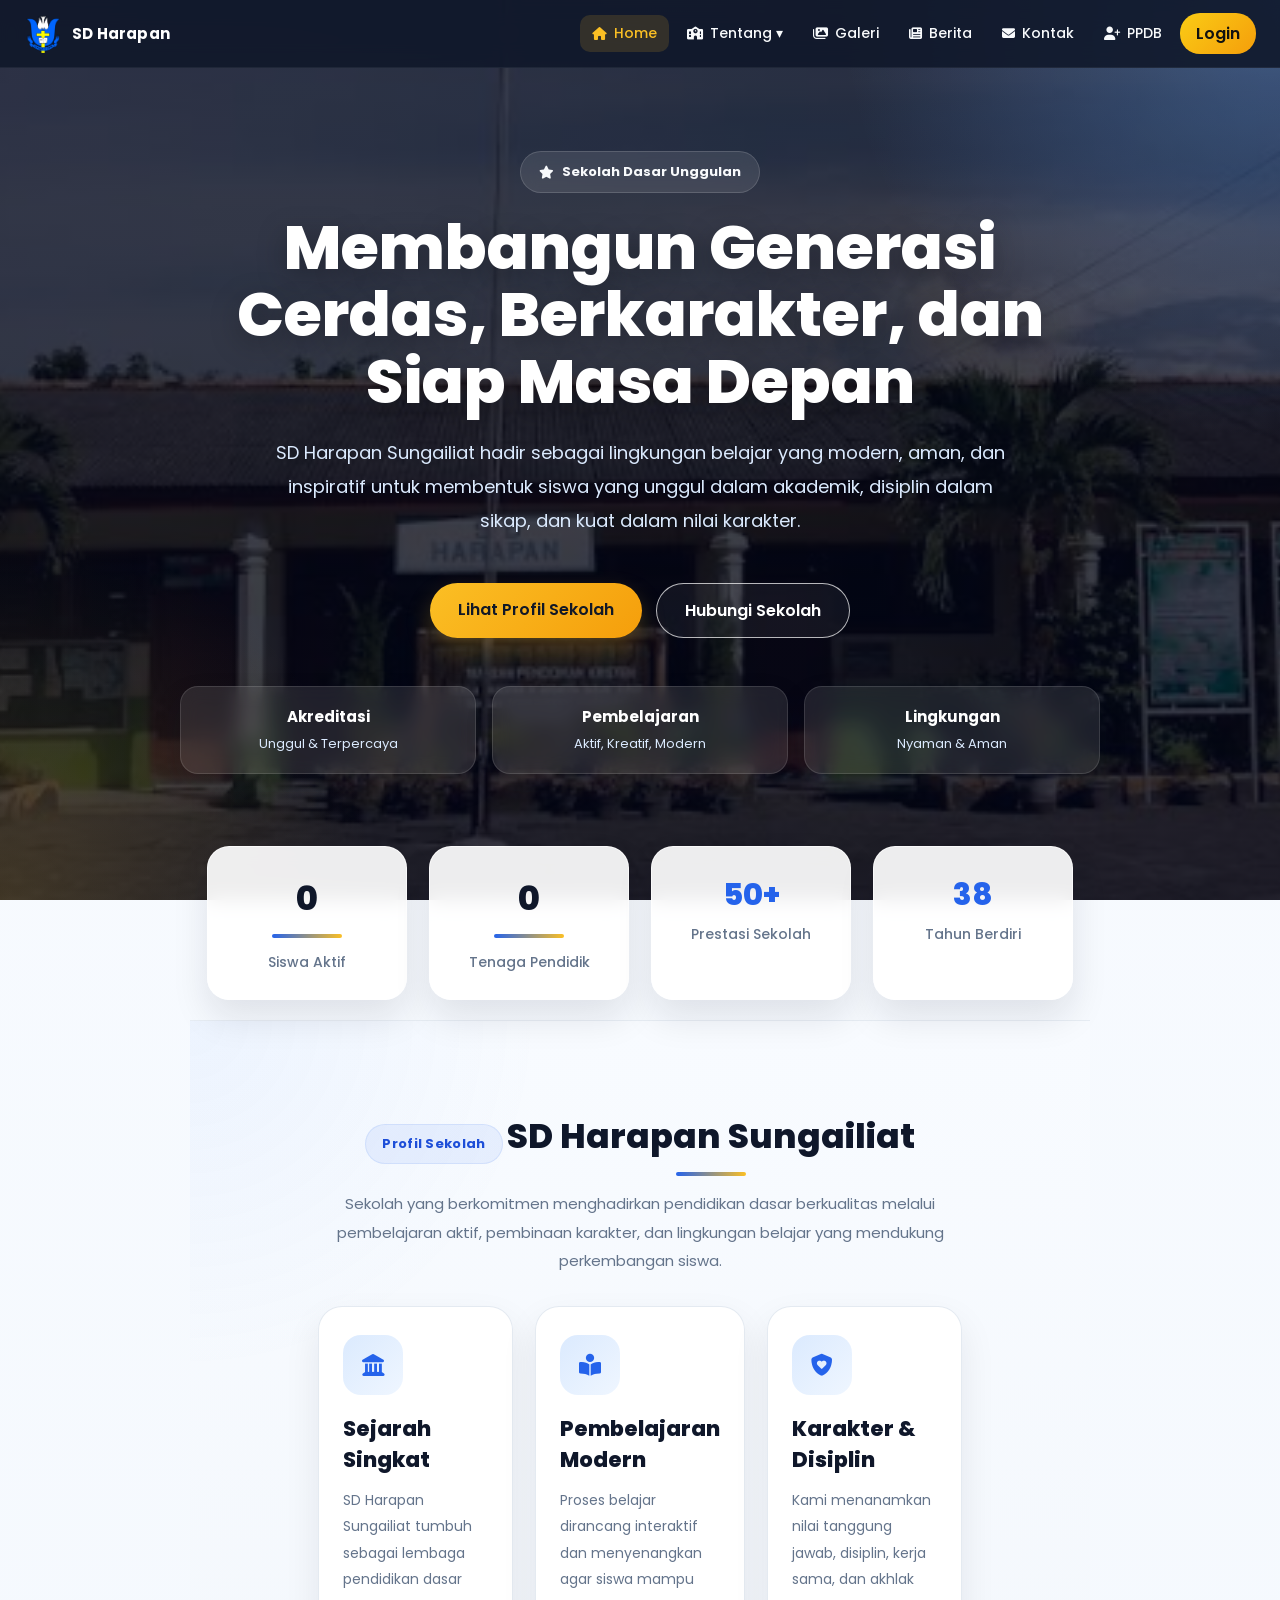
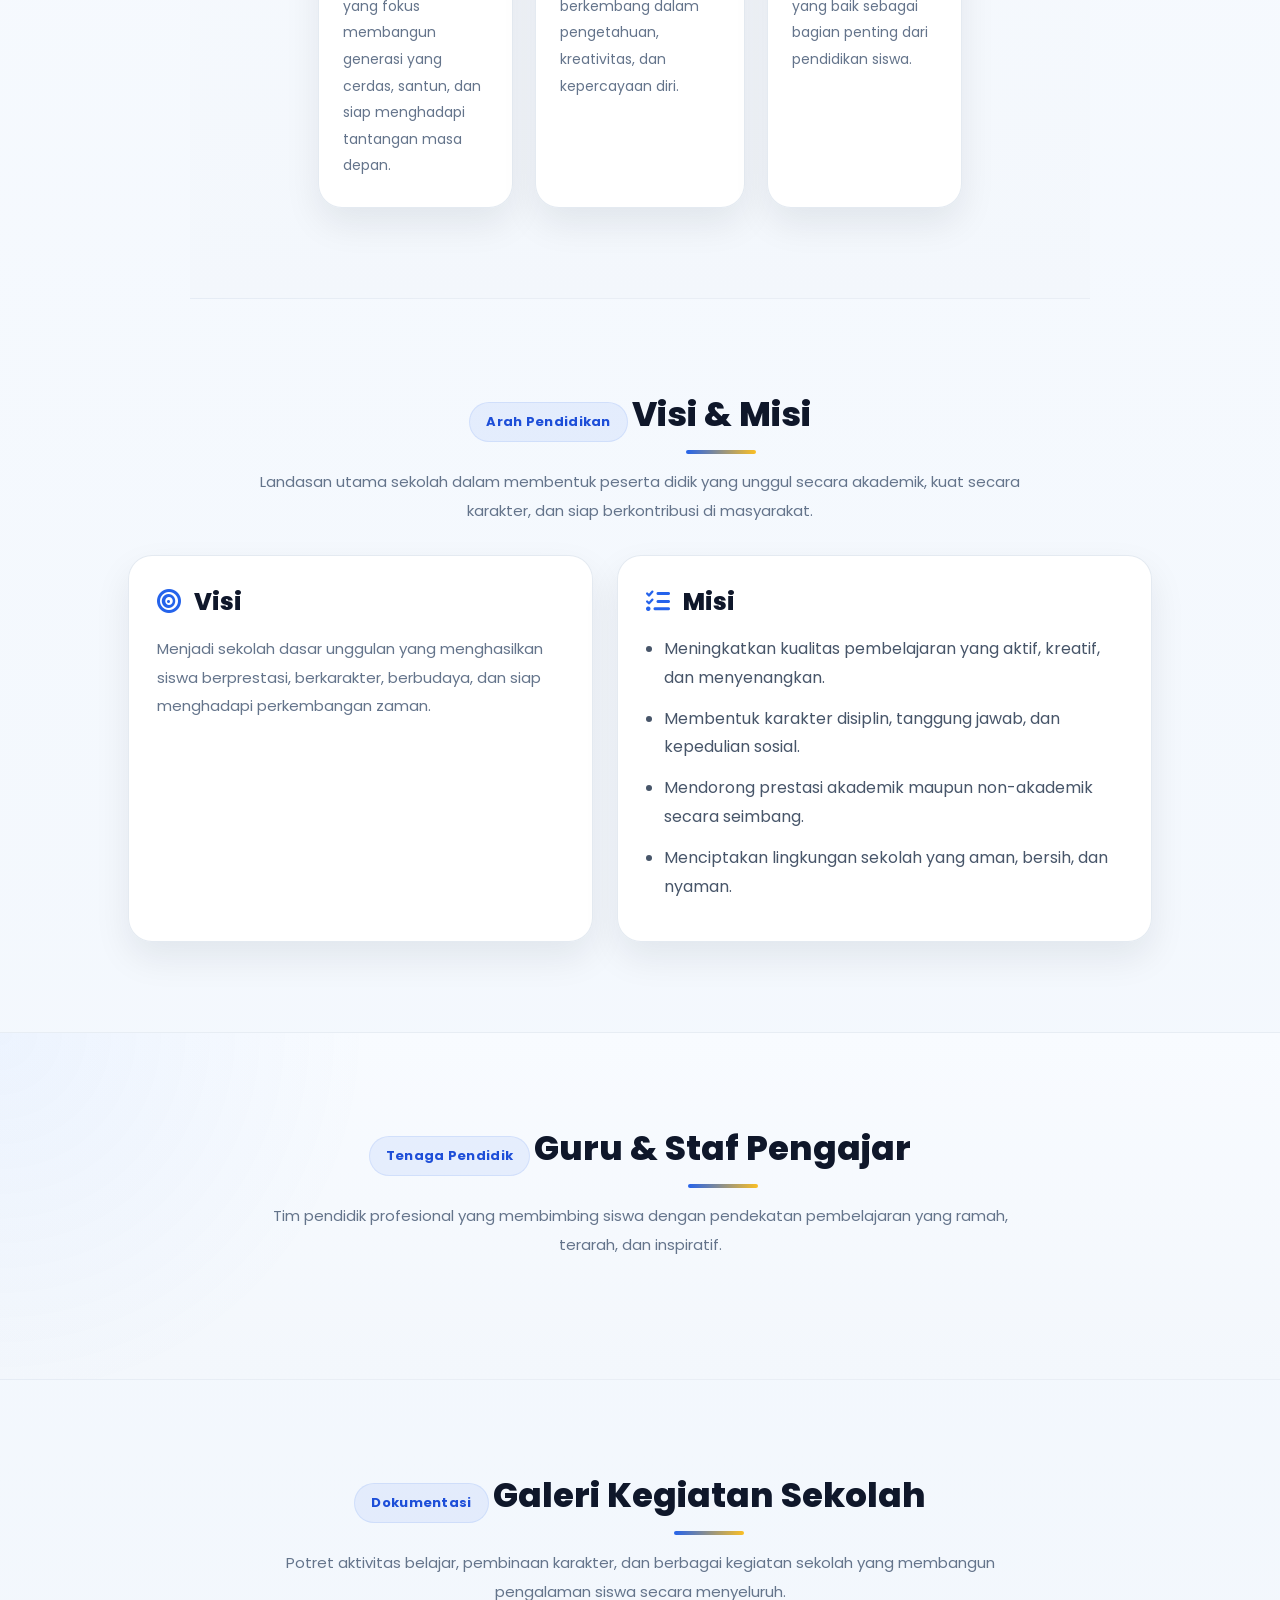
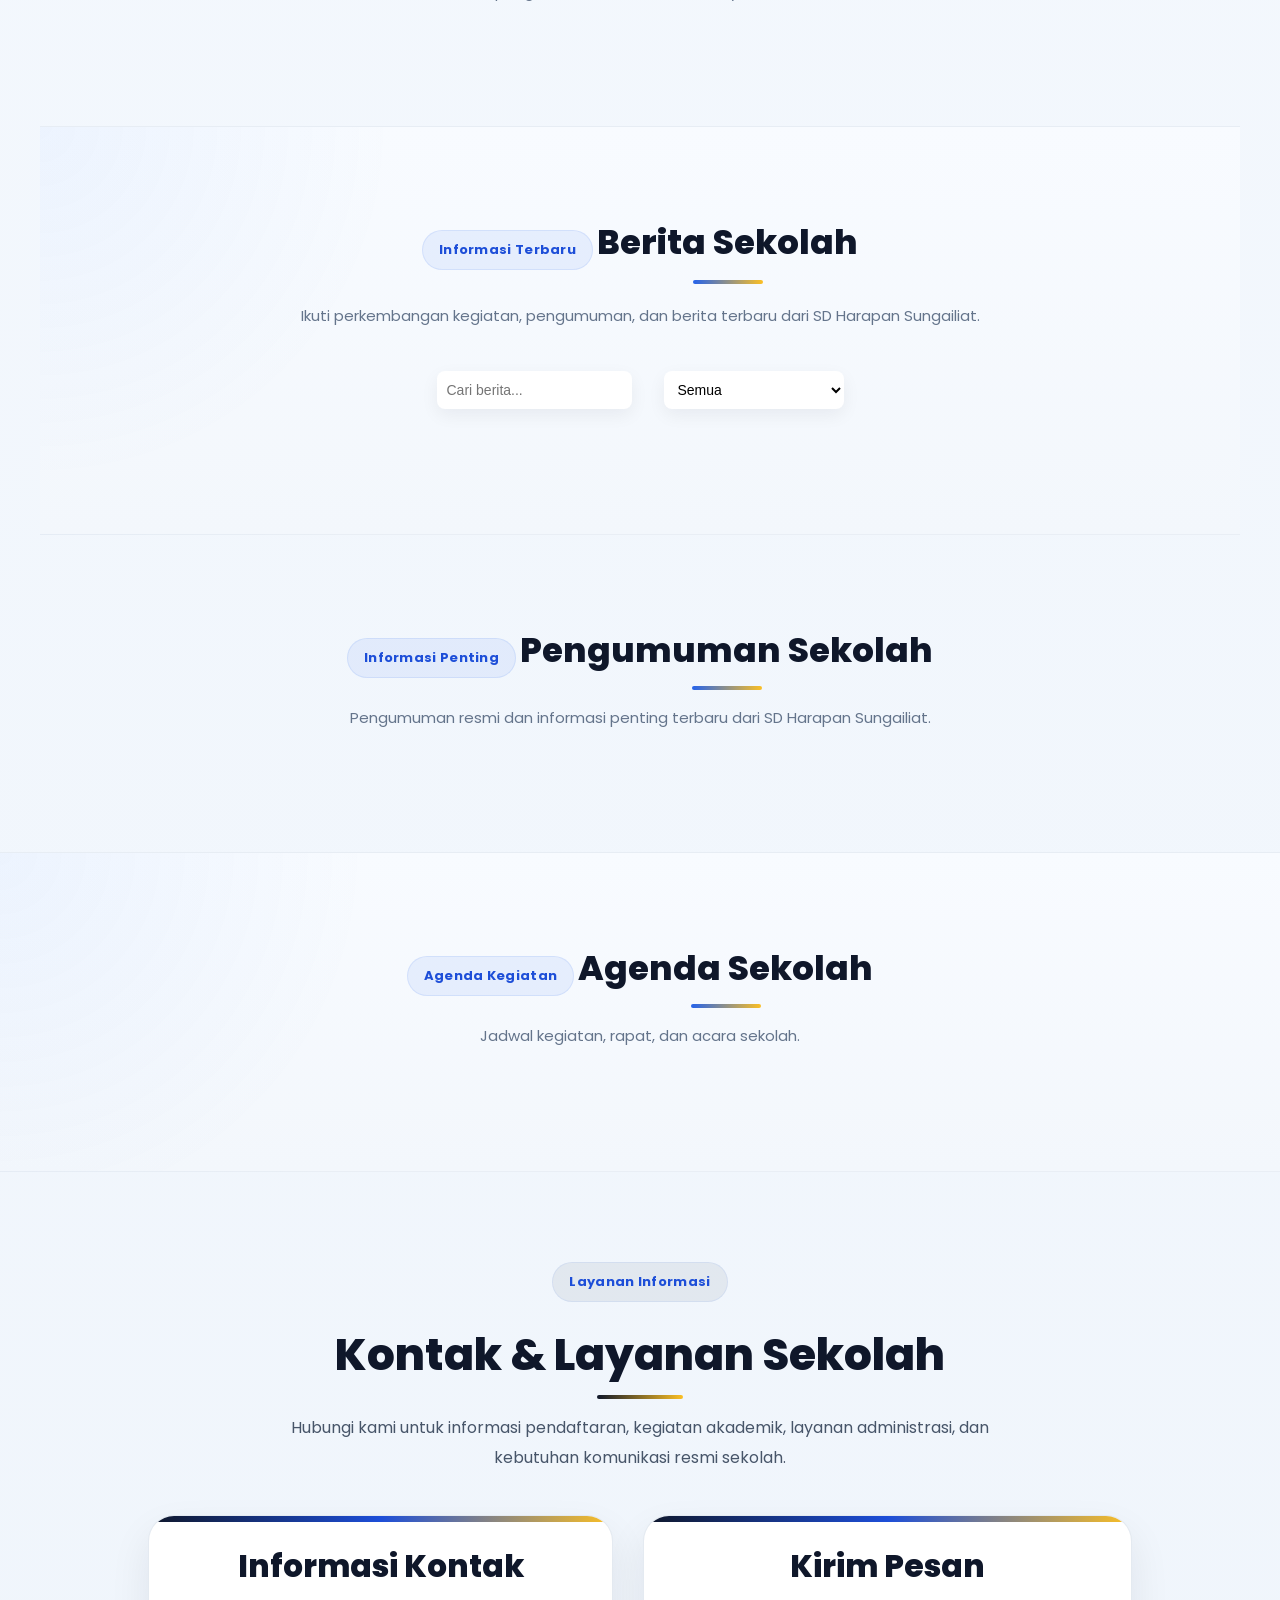
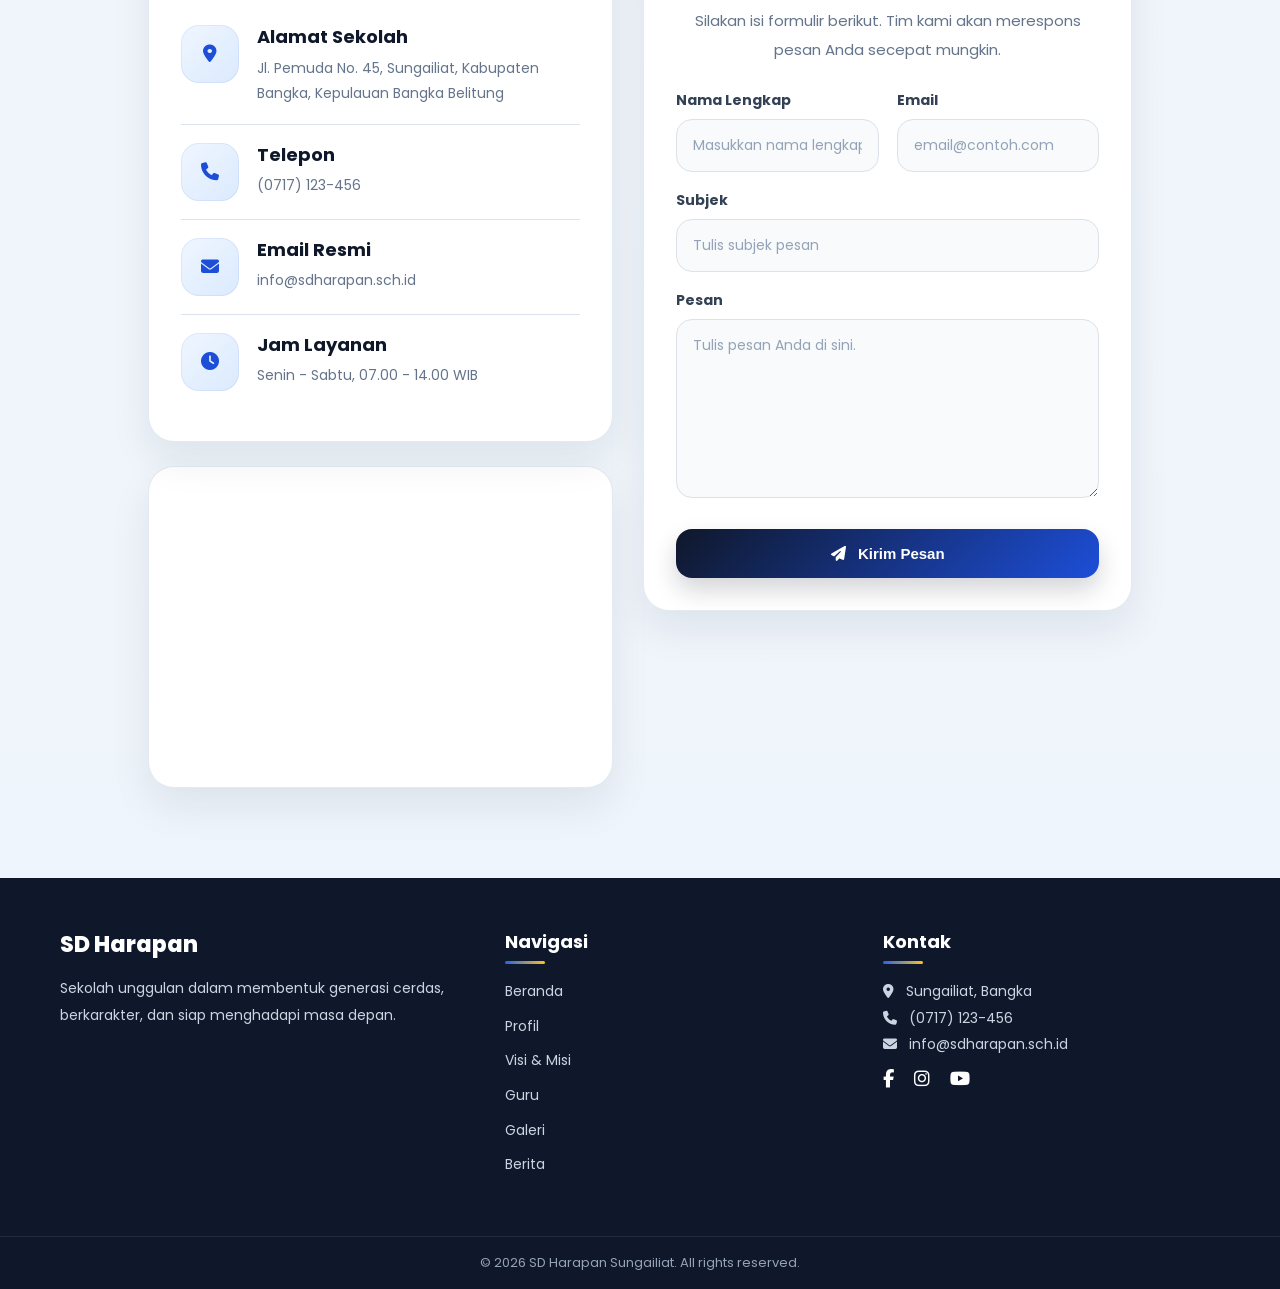
==== commit 5c0c0448: "Add files via upload" ====
--- a/index.html
+++ b/index.html
@@ -125,11 +125,11 @@
     <!-- STATS -->
     <section class="stats-campus">
         <div>
-            <h3>420+</h3>
+            <h2 id="statSiswa">0</h2>
             <p>Siswa Aktif</p>
         </div>
         <div>
-            <h3>28</h3>
+            <h2 id="statGuru">0</h2>
             <p>Tenaga Pendidik</p>
         </div>
         <div>
